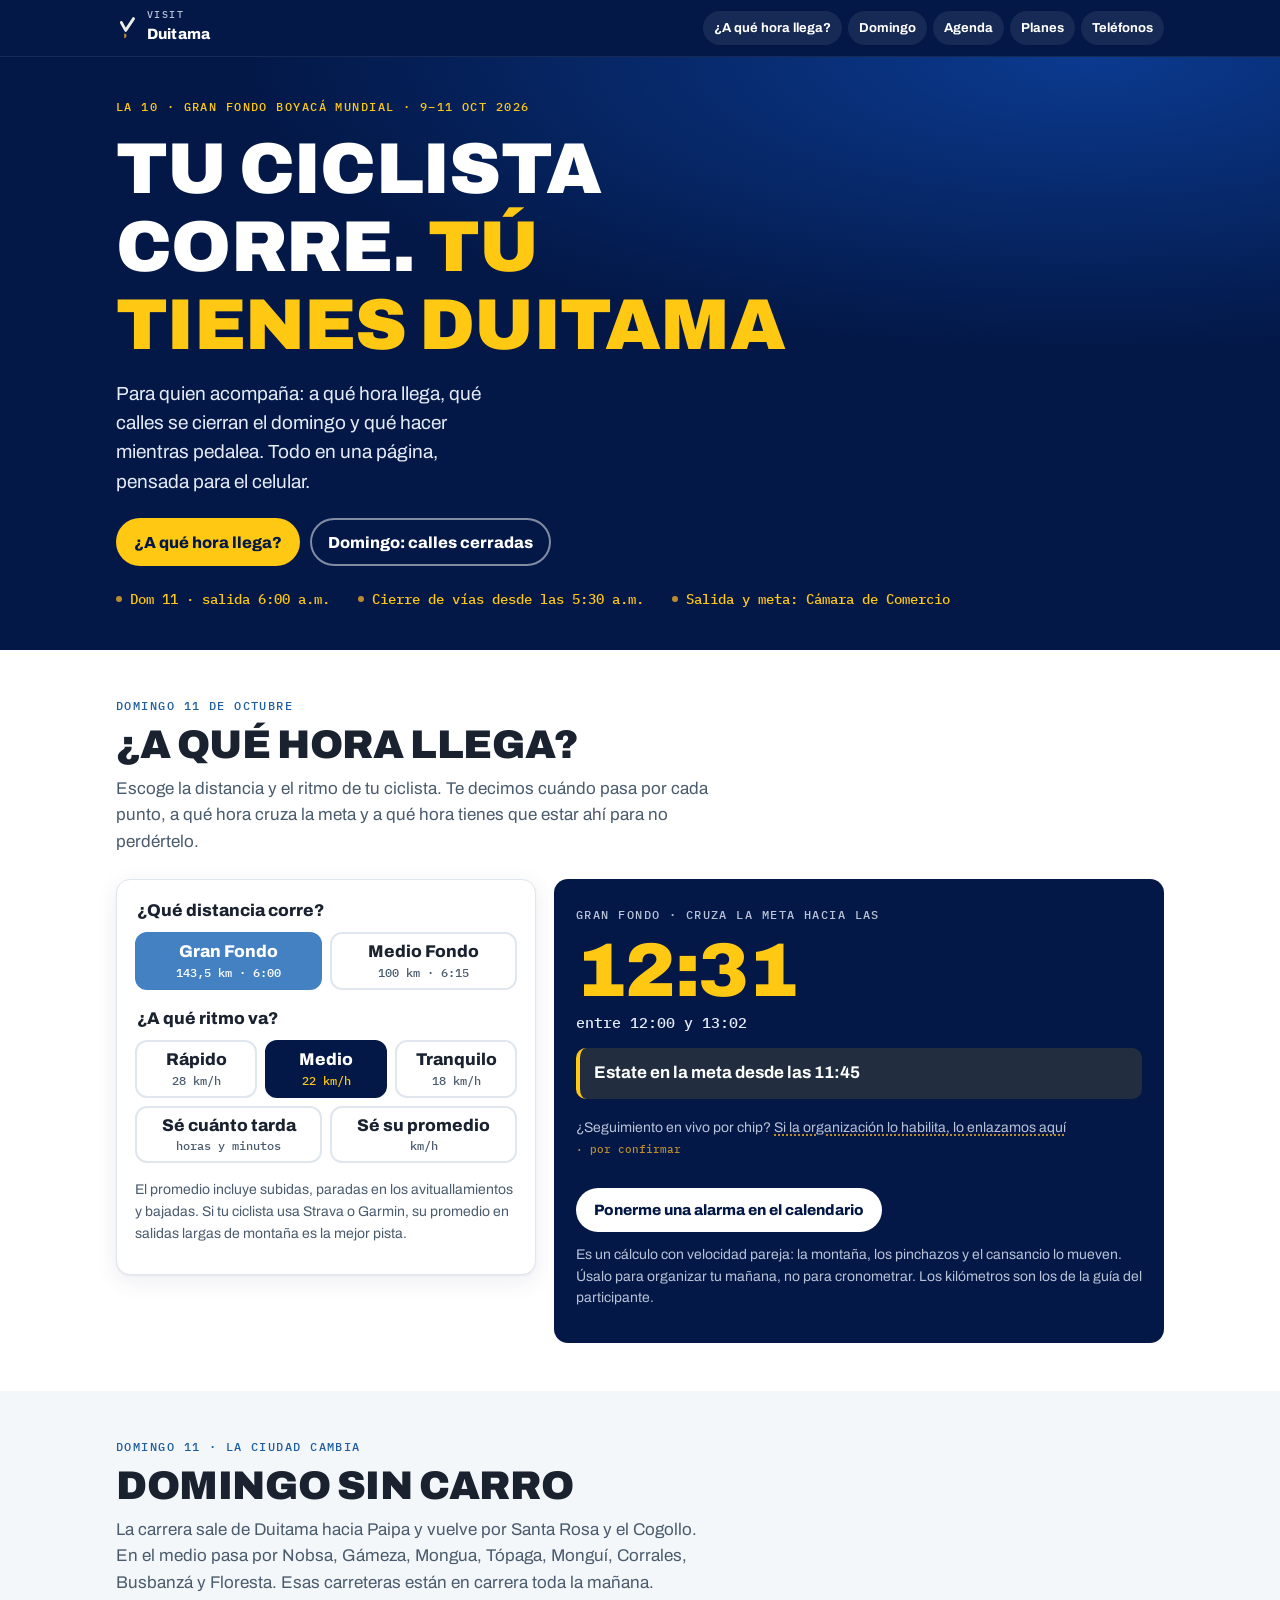
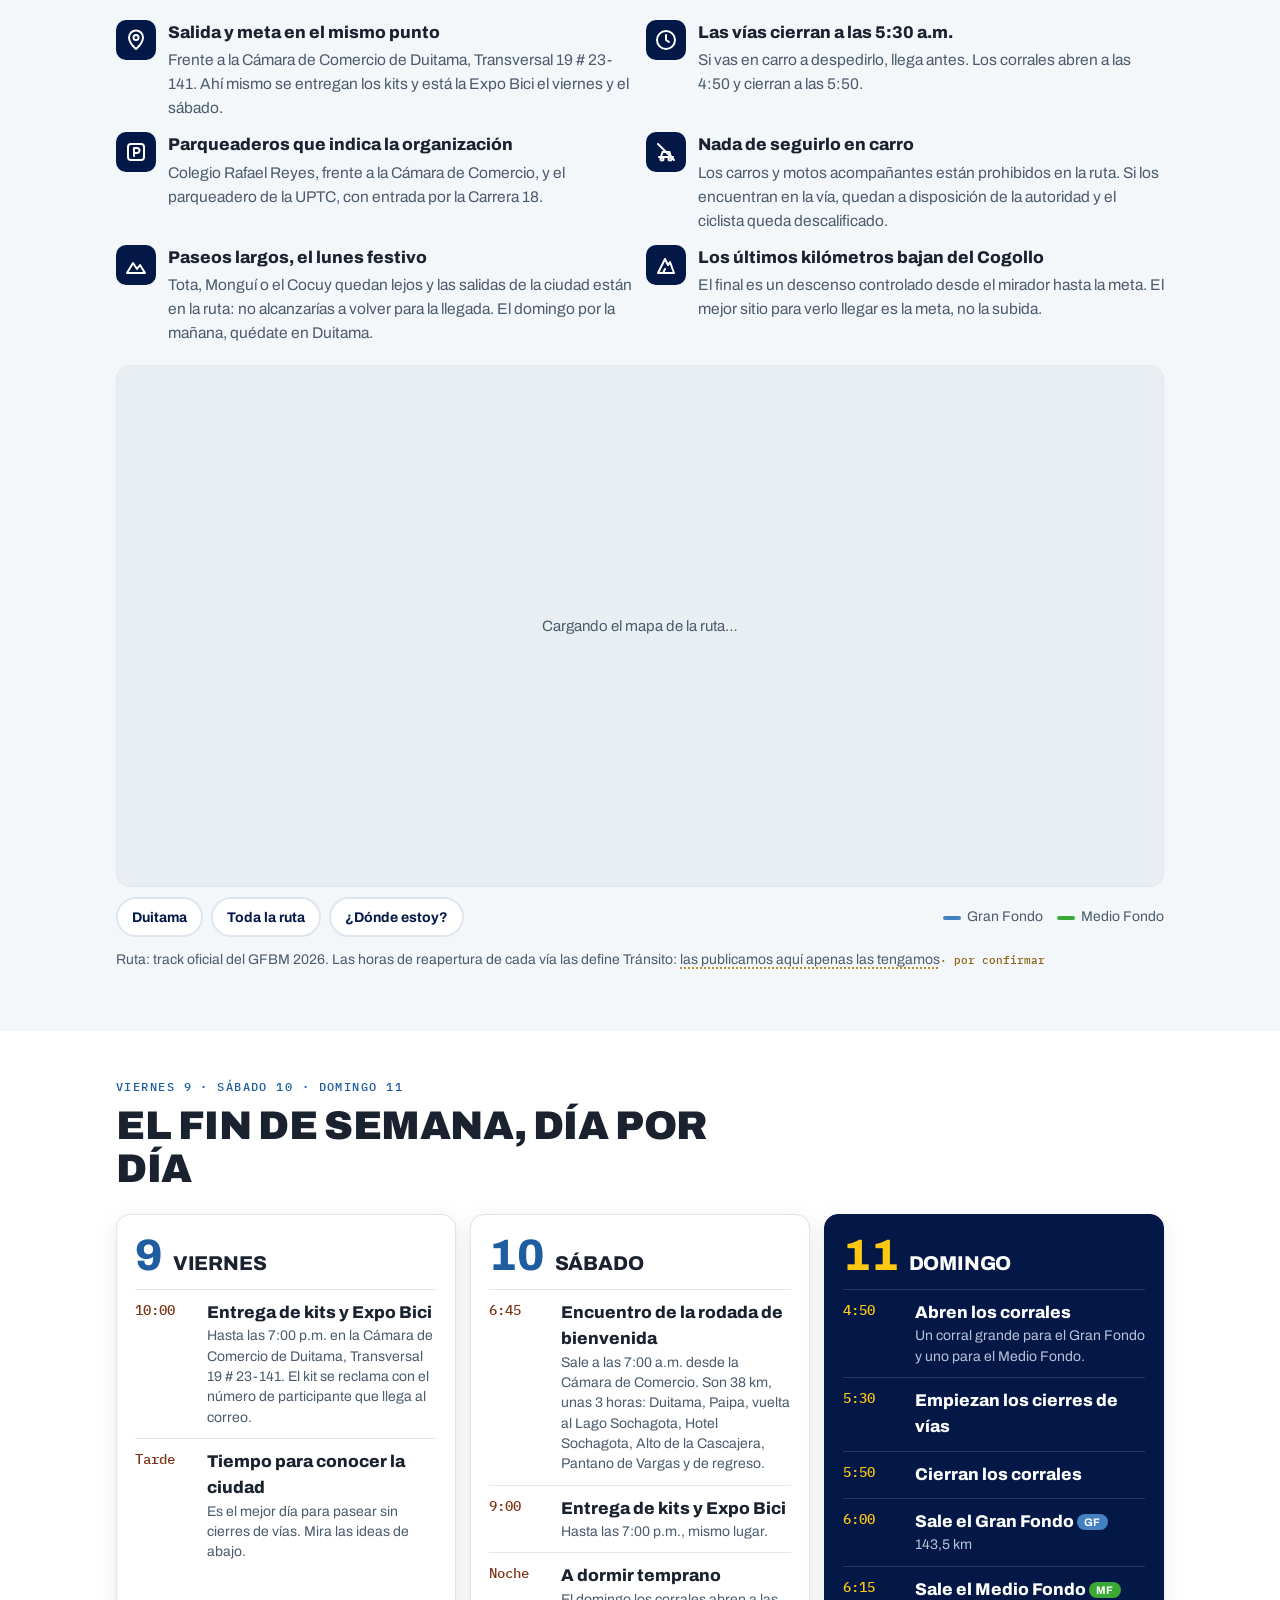
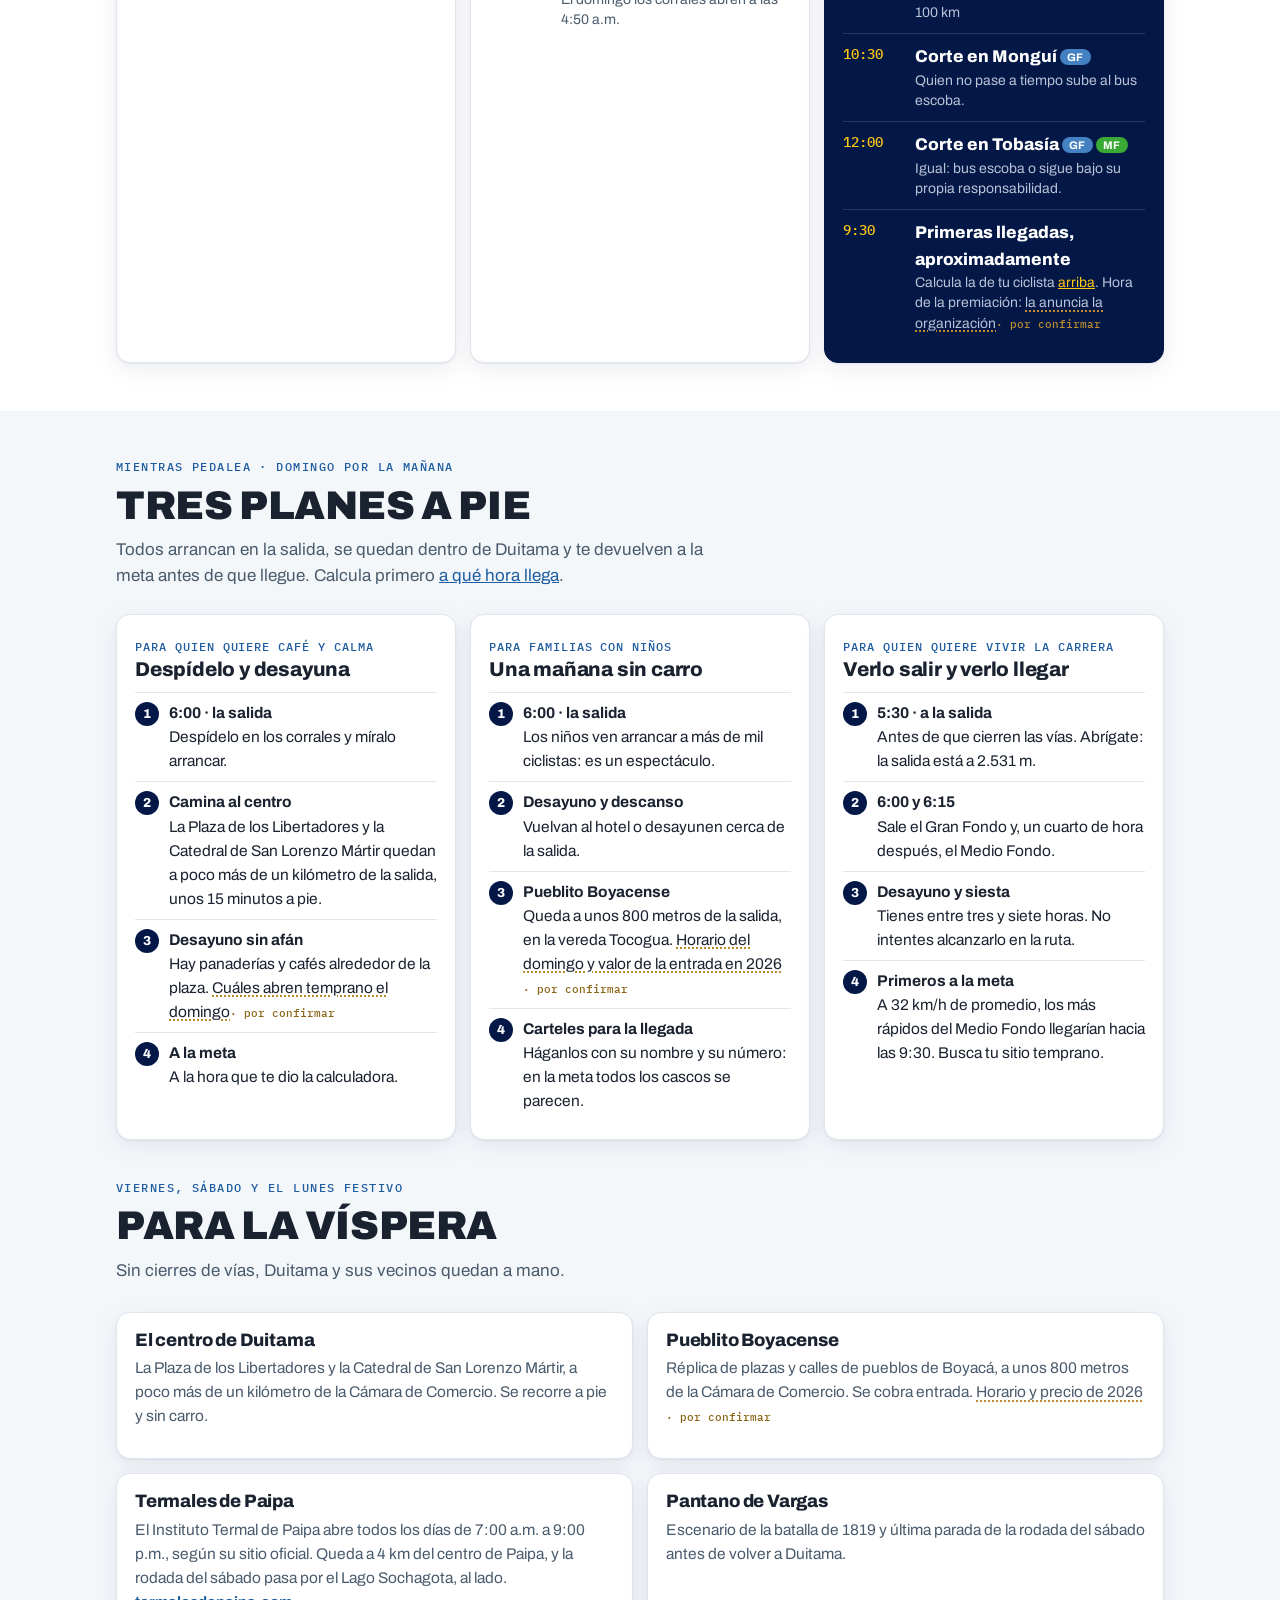
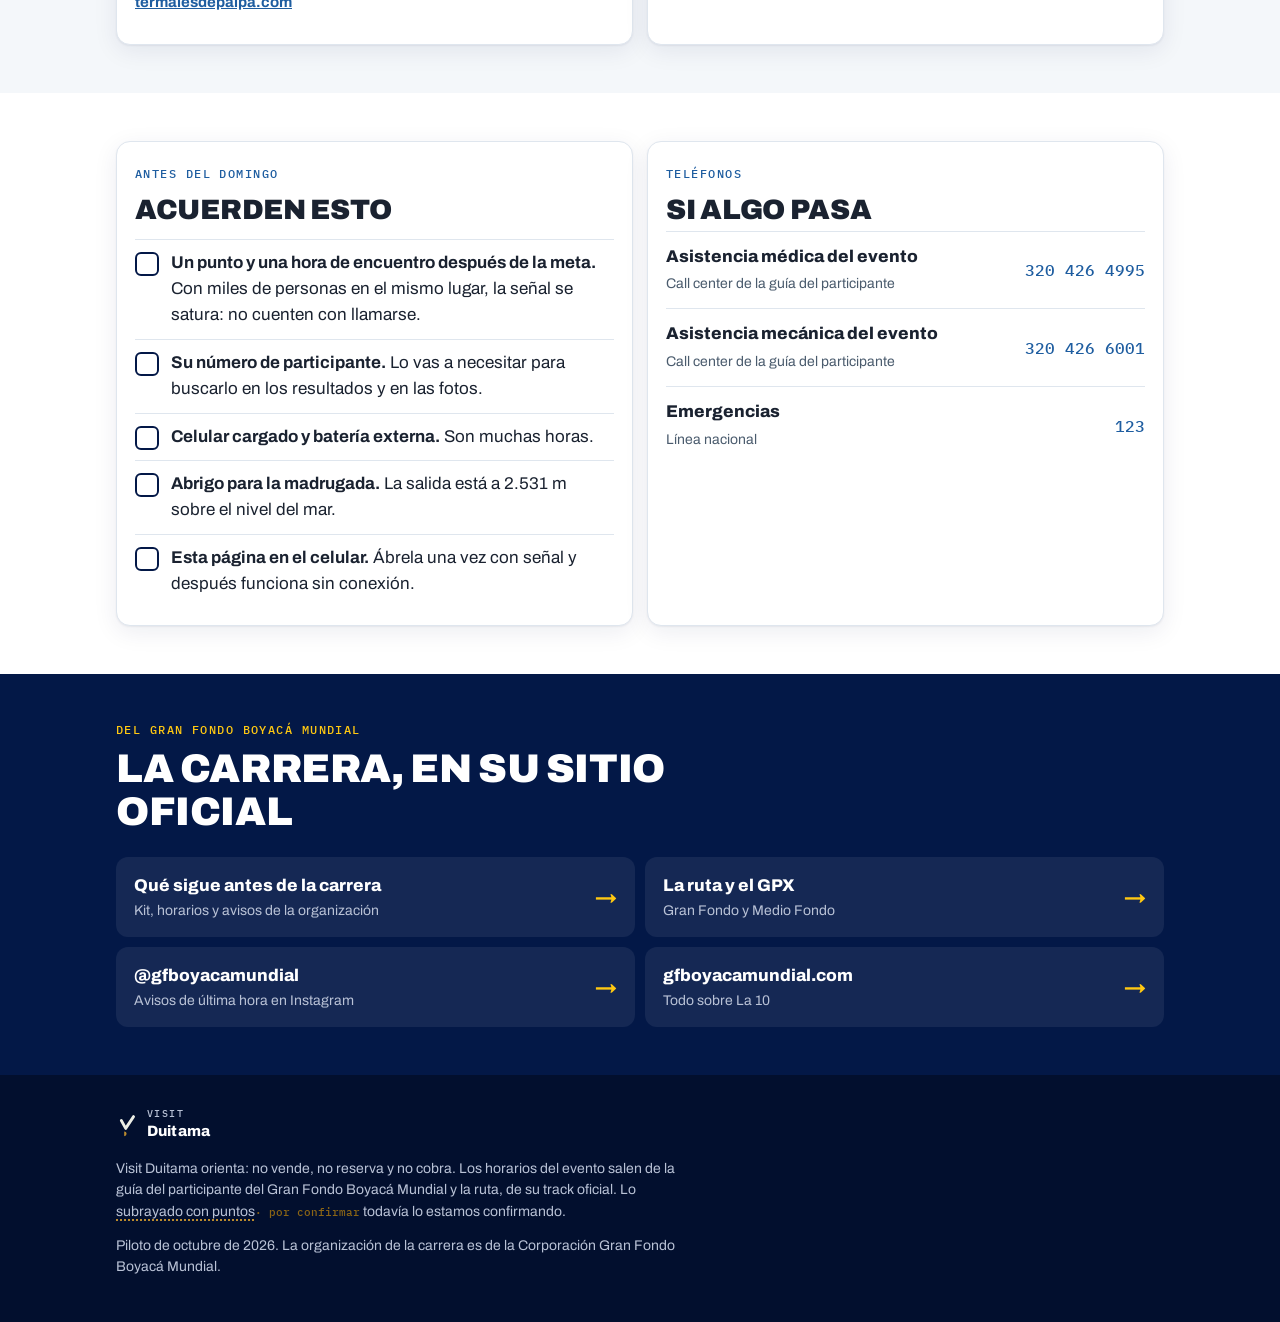
==== sitio/gfbm/index.html @ 1e90db3a "Piloto GFBM 2026: Duitama para quien acompaña Micrositio en visitduitama.com/gfbm para los acompañan" ====
<!doctype html>
<html lang="es-CO">
<head>
<meta charset="utf-8">
<meta name="viewport" content="width=device-width, initial-scale=1, viewport-fit=cover">
<title>Duitama para quien acompaña · La 10 del Gran Fondo Boyacá Mundial · Visit Duitama</title>
<meta name="description" content="A qué hora llega tu ciclista, qué calles se cierran el domingo y qué hacer en Duitama mientras corre La 10 del Gran Fondo Boyacá Mundial, del 9 al 11 de octubre de 2026.">
<link rel="canonical" href="https://visitduitama.com/gfbm/">
<meta name="theme-color" content="#031847">
<meta property="og:type" content="website">
<meta property="og:title" content="Tu ciclista corre La 10. Tú tienes Duitama">
<meta property="og:description" content="A qué hora llega, qué calles se cierran y qué hacer mientras pedalea. Guía para acompañantes del Gran Fondo Boyacá Mundial, 9–11 oct 2026.">
<meta property="og:url" content="https://visitduitama.com/gfbm/">
<meta property="og:image" content="https://visitduitama.com/gfbm/compartir.png">
<meta property="og:locale" content="es_CO">
<meta name="twitter:card" content="summary_large_image">
<link rel="icon" href="/favicon.svg" type="image/svg+xml">
<link rel="manifest" href="/gfbm/manifest.webmanifest">
<link rel="preconnect" href="https://fonts.googleapis.com">
<link rel="preconnect" href="https://fonts.gstatic.com" crossorigin>
<link href="https://fonts.googleapis.com/css2?family=Archivo:wght@400;500;600;700;800;900&family=IBM+Plex+Mono:wght@400;500&display=swap" rel="stylesheet">
<style>
/* Visit Duitama × GFBM — piloto del fin de semana de La 10.
   Paleta y tipografía del GFBM (src/styles/global.css del repo gfbm) para que
   el acompañante reconozca el evento; el isotipo y el punto de dato son de
   Visit Duitama (BRIEF.md §3.3–3.4). Ver docs/PILOTO-GFBM-2026.md. */
:root{
  --noche:#031847; --azul-profundo:#05256d; --azul-medio:#1e5da0; --azul-claro:#0894cc;
  --amarillo:#ffc812; --amarillo-acento:#f7e700; --rojo:#f20c0c;
  --gf:#4481c2; --mf:#3ba935;
  --texto:#1a2230; --texto-suave:#4a5b6d; --texto-inv:#fff; --texto-inv-suave:#b9c2d6;
  --fondo:#fff; --fondo-alt:#f4f7fa; --borde:#dfe6ee;
  --teja:#A8461F; --teja-profunda:#7E3416; --ruana:#BB8B2E; --ruana-texto:#8A6415;
  --radio:14px;
  --sombra:0 1px 2px rgba(3,24,71,.06),0 6px 24px rgba(3,24,71,.08);
  --ancho:1080px;
}
*{box-sizing:border-box}
html{-webkit-text-size-adjust:100%;scroll-behavior:smooth;scroll-padding-top:64px}
body{margin:0;background:var(--fondo);color:var(--texto);font:400 17px/1.55 Archivo,system-ui,-apple-system,"Segoe UI",sans-serif}
img,svg{max-width:100%}
a{color:var(--azul-medio)}
a:focus-visible,button:focus-visible,input:focus-visible{outline:3px solid var(--azul-claro);outline-offset:2px}
.envoltura{max-width:var(--ancho);margin:0 auto;padding:0 16px}
h1,h2,h3{font-weight:900;line-height:1.08;letter-spacing:-.01em;margin:0}
h2{font-size:clamp(28px,6vw,40px);text-transform:uppercase}
h3{font-size:20px;font-weight:800}
p{margin:0 0 12px}
.ceja{font:500 12px/1.4 "IBM Plex Mono",ui-monospace,monospace;letter-spacing:.12em;text-transform:uppercase}

/* Dato verificable: la firma de Visit Duitama */
.dato{font:500 14px/1.4 "IBM Plex Mono",ui-monospace,monospace;color:var(--teja-profunda);display:inline-flex;align-items:baseline;gap:8px}
.dato::before{content:"";width:6px;height:6px;border-radius:50%;background:var(--teja);flex-shrink:0;transform:translateY(-2px)}
.oscuro .dato{color:var(--amarillo)}
.oscuro .dato::before{background:var(--ruana)}
/* Dato por confirmar: subrayado punteado Ruana (docs/PENDING-FACTS.md) */
.pendiente{text-decoration:underline dotted var(--ruana) 2px;text-underline-offset:3px}
.pendiente::after{content:" · por confirmar";font:500 11px "IBM Plex Mono",monospace;color:var(--ruana-texto);text-decoration:none;display:inline-block}
.oscuro .pendiente::after{color:var(--ruana)}

/* Cabecera */
.cabecera{position:sticky;top:0;z-index:50;background:var(--noche);color:#fff;border-bottom:1px solid rgba(255,255,255,.08)}
.cabecera .envoltura{display:flex;align-items:center;gap:12px;height:56px}
.marca{display:flex;align-items:center;gap:9px;color:#fff;text-decoration:none;flex-shrink:0}
.marca svg{width:22px;height:24px}
.marca b{font-weight:800;font-size:15px;letter-spacing:.01em}
.marca small{display:block;font:500 10px "IBM Plex Mono",monospace;letter-spacing:.14em;color:var(--texto-inv-suave);text-transform:uppercase}
.atajos{display:flex;gap:6px;overflow-x:auto;min-width:0;scrollbar-width:none;margin-left:auto;padding:4px 0}
.atajos::-webkit-scrollbar{display:none}
.atajos a{flex-shrink:0;color:#fff;text-decoration:none;font-weight:700;font-size:13px;padding:7px 11px;border-radius:999px;background:rgba(255,255,255,.08)}
.atajos a:hover{background:rgba(255,255,255,.16)}

/* Héroe */
.heroe{background:radial-gradient(120% 90% at 85% 0%,#0b3a8f 0%,var(--noche) 55%);color:#fff;padding:36px 0 40px;position:relative;overflow:hidden}
.heroe::after{content:"";position:absolute;right:-60px;bottom:-30px;width:280px;height:8px;background:linear-gradient(90deg,var(--mf) 0 25%,var(--gf) 25% 50%,var(--amarillo) 50% 75%,var(--rojo) 75%);transform:skewX(-30deg);opacity:.9}
.heroe .ceja{color:var(--amarillo)}
.heroe h1{font-size:clamp(38px,10vw,72px);text-transform:uppercase;margin:12px 0 14px;max-width:14ch}
.heroe h1 em{font-style:normal;color:var(--amarillo)}
.heroe .entrada{font-size:19px;color:#e6ecf7;max-width:36ch}
.botones{display:flex;flex-wrap:wrap;gap:10px;margin:22px 0 24px}
.btn{display:inline-flex;align-items:center;justify-content:center;gap:8px;min-height:48px;padding:12px 18px;border-radius:999px;font:800 16px Archivo,sans-serif;text-decoration:none;border:0;cursor:pointer}
.btn--amarillo{background:var(--amarillo);color:var(--noche)}
.btn--amarillo:hover{background:var(--amarillo-acento)}
.btn--borde{background:transparent;color:#fff;box-shadow:inset 0 0 0 2px rgba(255,255,255,.5)}
.btn--borde:hover{box-shadow:inset 0 0 0 2px #fff}
.datos-heroe{display:grid;gap:8px;margin:0;padding:0;list-style:none}
@media (min-width:720px){.datos-heroe{grid-template-columns:repeat(3,auto);justify-content:start;column-gap:28px}}

/* Secciones */
.seccion{padding:48px 0}
.seccion--alt{background:var(--fondo-alt)}
.seccion__cabeza{margin-bottom:24px;max-width:60ch}
.seccion__cabeza .ceja{color:var(--azul-medio);display:block;margin-bottom:8px}
.seccion__cabeza p{color:var(--texto-suave);margin-top:10px}
.tarjeta{background:#fff;border:1px solid var(--borde);border-radius:var(--radio);padding:18px;box-shadow:var(--sombra)}

/* Agenda */
.dias{display:grid;grid-template-columns:minmax(0,1fr);gap:14px}
@media (min-width:860px){.dias{grid-template-columns:repeat(3,1fr)}}
.dia h3{display:flex;align-items:baseline;gap:10px;text-transform:uppercase;margin-bottom:12px}
.dia h3 span{font-size:44px;line-height:1;color:var(--azul-medio)}
.dia--carrera{background:var(--noche);color:#fff;border-color:var(--noche)}
.dia--carrera h3 span{color:var(--amarillo)}
.hito{display:grid;grid-template-columns:62px 1fr;gap:10px;padding:10px 0;border-top:1px solid var(--borde)}
.dia--carrera .hito{border-color:rgba(255,255,255,.14)}
.hito time{font:500 14px "IBM Plex Mono",monospace;color:var(--teja-profunda);padding-top:1px}
.dia--carrera .hito time{color:var(--amarillo)}
.hito b{display:block;font-weight:800}
.hito small{display:block;color:var(--texto-suave);font-size:14px;line-height:1.45}
.dia--carrera .hito small{color:var(--texto-inv-suave)}
.chip{display:inline-block;font:700 11px Archivo,sans-serif;letter-spacing:.04em;padding:2px 7px;border-radius:999px;color:#fff;vertical-align:1px}
.chip--gf{background:var(--gf)} .chip--mf{background:var(--mf)}

/* Calculadora */
.calc{display:grid;grid-template-columns:minmax(0,1fr);gap:18px}
@media (min-width:860px){.calc{grid-template-columns:minmax(300px,420px) 1fr;align-items:start}}
fieldset{border:0;margin:0 0 16px;padding:0}
legend{font-weight:800;margin-bottom:8px}
.segmento{display:grid;grid-template-columns:1fr 1fr;gap:8px}
.segmento--3{grid-template-columns:repeat(3,1fr)}
.segmento input{position:absolute;opacity:0;pointer-events:none}
.segmento label{display:flex;flex-direction:column;align-items:center;justify-content:center;text-align:center;min-height:56px;padding:8px 6px;border-radius:12px;border:2px solid var(--borde);background:#fff;cursor:pointer;font-weight:800;line-height:1.15}
.segmento label small{font:500 12px "IBM Plex Mono",monospace;color:var(--texto-suave);margin-top:3px}
.segmento input:checked+label{border-color:var(--noche);background:var(--noche);color:#fff}
.segmento input:checked+label small{color:var(--amarillo)}
.segmento input:focus-visible+label{outline:3px solid var(--azul-claro);outline-offset:2px}
#d-gf:checked+label{border-color:var(--gf);background:var(--gf)}
#d-mf:checked+label{border-color:var(--mf);background:var(--mf)}
#d-gf:checked+label small,#d-mf:checked+label small{color:#fff}
.horas{display:none;gap:8px;align-items:center;margin-top:10px}
.horas.visible{display:flex}
.horas input{width:72px;min-height:48px;font:600 18px "IBM Plex Mono",monospace;padding:8px;border:2px solid var(--borde);border-radius:10px;text-align:center}
.resultado{background:var(--noche);color:#fff;border-radius:var(--radio);padding:22px}
.resultado .ceja{color:var(--texto-inv-suave)}
.resultado__hora{font:900 clamp(48px,14vw,76px)/1 Archivo,sans-serif;color:var(--amarillo);margin:6px 0 4px;letter-spacing:-.02em}
.resultado__rango{font:500 15px "IBM Plex Mono",monospace;color:#e6ecf7}
.resultado__estar{margin:16px 0 0;padding:12px 14px;border-radius:10px;background:rgba(255,200,18,.12);border-left:4px solid var(--amarillo);font-weight:700}
.alerta{margin-top:12px;padding:12px 14px;border-radius:10px;background:#fdf1f0;color:#7a1712;font-weight:700;border-left:4px solid var(--rojo)}
.paso-lista{list-style:none;margin:18px 0 0;padding:0}
.paso-lista li{display:grid;grid-template-columns:64px 1fr;gap:10px;padding:9px 0;border-top:1px solid rgba(255,255,255,.12);font-size:15px}
.paso-lista time{font:500 14px "IBM Plex Mono",monospace;color:var(--amarillo)}
.paso-lista small{display:block;color:var(--texto-inv-suave);font-size:13px}
.paso-lista .corte-mal time{color:#ff8a80}
.nota{font-size:14px;color:var(--texto-suave);margin-top:12px}
.resultado .nota{color:var(--texto-inv-suave)}
.btn--cal{margin-top:16px;background:#fff;color:var(--noche);min-height:44px;font-size:15px}

/* Domingo */
.reglas{display:grid;grid-template-columns:minmax(0,1fr);gap:12px;margin-bottom:20px}
@media (min-width:860px){.reglas{grid-template-columns:repeat(2,1fr)}}
.regla{display:grid;grid-template-columns:40px 1fr;gap:12px;align-items:start}
.regla svg{width:40px;height:40px;padding:8px;border-radius:10px;background:var(--noche);color:#fff}
.regla b{display:block;font-weight:800;margin-bottom:2px}
.regla p{margin:0;color:var(--texto-suave);font-size:15.5px}
.mapa-caja{border-radius:var(--radio);overflow:hidden;border:1px solid var(--borde);background:#e9eef3;position:relative}
#mapa{height:min(70vh,520px);min-height:340px}
.mapa-sin{display:flex;align-items:center;justify-content:center;height:100%;color:var(--texto-suave);font-size:15px;padding:20px;text-align:center}
.mapa-barra{display:flex;flex-wrap:wrap;gap:8px;margin-top:10px;align-items:center}
.mapa-barra button{min-height:40px;padding:8px 14px;border-radius:999px;border:2px solid var(--borde);background:#fff;font:700 14px Archivo,sans-serif;cursor:pointer;color:var(--noche)}
.leyenda{display:flex;gap:14px;flex-wrap:wrap;font-size:14px;color:var(--texto-suave);width:100%}
@media (min-width:720px){.leyenda{width:auto;margin-left:auto}}
.leyenda i{display:inline-block;width:18px;height:4px;border-radius:2px;vertical-align:middle;margin-right:6px}
.leaflet-popup-content{font:15px/1.4 Archivo,sans-serif}
.leaflet-popup-content b{font-weight:800}

/* Planes */
.planes{display:grid;grid-template-columns:minmax(0,1fr);gap:14px}
@media (min-width:860px){.planes{grid-template-columns:repeat(3,1fr)}}
.plan h3{margin-bottom:6px}
.plan .para{font:500 12px "IBM Plex Mono",monospace;letter-spacing:.08em;text-transform:uppercase;color:var(--azul-medio)}
.plan ol{margin:12px 0 0;padding:0;list-style:none;counter-reset:p}
.plan li{position:relative;padding:8px 0 8px 34px;border-top:1px solid var(--borde);font-size:15.5px}
.plan li::before{counter-increment:p;content:counter(p);position:absolute;left:0;top:9px;width:24px;height:24px;border-radius:50%;background:var(--noche);color:#fff;font:800 13px/24px Archivo,sans-serif;text-align:center}
.plan li b{display:block}
.vispera{display:grid;grid-template-columns:minmax(0,1fr);gap:14px;margin-top:28px}
@media (min-width:720px){.vispera{grid-template-columns:repeat(2,1fr)}}
.lugar h3{font-size:18px;margin-bottom:6px}
.lugar p{font-size:15.5px;color:var(--texto-suave)}
.lugar .ir{font-weight:700;font-size:15px}

/* Lista de chequeo y teléfonos */
.dos{display:grid;gap:14px;grid-template-columns:minmax(0,1fr)}
@media (min-width:860px){.dos{grid-template-columns:repeat(2,minmax(0,1fr))}}
.chequeo{list-style:none;margin:0;padding:0}
.chequeo li{display:grid;grid-template-columns:28px 1fr;gap:8px;padding:10px 0;border-top:1px solid var(--borde)}
.chequeo li::before{content:"";width:20px;height:20px;border:2px solid var(--noche);border-radius:6px;margin-top:2px}
.tel{display:flex;justify-content:space-between;align-items:center;gap:12px;padding:12px 0;border-top:1px solid var(--borde);text-decoration:none;color:var(--texto)}
.tel b{display:block;font-weight:800}
.tel small{color:var(--texto-suave);font-size:14px}
.tel>span:last-child{font:500 16px "IBM Plex Mono",monospace;color:var(--azul-medio);white-space:nowrap}

/* GFBM y pie */
.gfbm{background:var(--noche);color:#fff}
.enlaces{display:grid;grid-template-columns:minmax(0,1fr);gap:10px;margin-top:8px}
@media (min-width:720px){.enlaces{grid-template-columns:repeat(2,1fr)}}
.enlace{display:flex;justify-content:space-between;align-items:center;gap:12px;padding:16px 18px;border-radius:12px;background:rgba(255,255,255,.07);color:#fff;text-decoration:none;font-weight:800}
.enlace:hover{background:rgba(255,255,255,.13)}
.enlace small{display:block;font-weight:400;color:var(--texto-inv-suave);font-size:14px}
.enlace::after{content:"→";color:var(--amarillo);font-size:22px}
.pie{background:#020f2e;color:var(--texto-inv-suave);padding:32px 0 calc(32px + env(safe-area-inset-bottom));font-size:14px}
.pie p{max-width:70ch}
.pie a{color:#fff}
.pie .marca{margin-bottom:14px}
.sin-red{position:fixed;left:16px;right:16px;bottom:16px;z-index:60;background:var(--amarillo);color:var(--noche);padding:12px 16px;border-radius:12px;font-weight:700;box-shadow:var(--sombra);display:none}
.sin-red.visible{display:block}
@media (prefers-reduced-motion:reduce){html{scroll-behavior:auto}}
</style>
</head>
<body>
<header class="cabecera">
  <div class="envoltura">
    <a class="marca" href="#inicio" aria-label="Visit Duitama, inicio">
      <svg viewBox="0 0 100 110" aria-hidden="true"><path d="M24 30 L44 66 L80 12" fill="none" stroke="#ECEEE6" stroke-width="13" stroke-linecap="round" stroke-linejoin="round"/><path d="M37 80 L37 102 A11 11 0 0 0 37 80 Z" fill="#BB8B2E"/></svg>
      <span><small>Visit</small><b>Duitama</b></span>
    </a>
    <nav class="atajos" aria-label="Secciones">
      <a href="#llegada">¿A qué hora llega?</a>
      <a href="#domingo">Domingo</a>
      <a href="#agenda">Agenda</a>
      <a href="#planes">Planes</a>
      <a href="#telefonos">Teléfonos</a>
    </nav>
  </div>
</header>

<main id="inicio">
  <section class="heroe oscuro">
    <div class="envoltura">
      <span class="ceja">La 10 · Gran Fondo Boyacá Mundial · 9–11 oct 2026</span>
      <h1>Tu ciclista corre. <em>Tú tienes Duitama</em></h1>
      <p class="entrada">Para quien acompaña: a qué hora llega, qué calles se cierran el domingo y qué hacer mientras pedalea. Todo en una página, pensada para el celular.</p>
      <div class="botones">
        <a class="btn btn--amarillo" href="#llegada" data-evento="heroe-llegada">¿A qué hora llega?</a>
        <a class="btn btn--borde" href="#domingo" data-evento="heroe-domingo">Domingo: calles cerradas</a>
      </div>
      <ul class="datos-heroe">
        <li class="dato">Dom 11 · salida 6:00 a.m.</li>
        <li class="dato">Cierre de vías desde las 5:30 a.m.</li>
        <li class="dato">Salida y meta: Cámara de Comercio</li>
      </ul>
    </div>
  </section>

  <!-- ¿A qué hora llega? -->
  <section class="seccion" id="llegada">
    <div class="envoltura">
      <div class="seccion__cabeza">
        <span class="ceja">Domingo 11 de octubre</span>
        <h2>¿A qué hora llega?</h2>
        <p>Escoge la distancia y el ritmo de tu ciclista. Te decimos cuándo pasa por cada punto, a qué hora cruza la meta y a qué hora tienes que estar ahí para no perdértelo.</p>
      </div>
      <div class="calc">
        <form class="tarjeta" id="calculadora" onsubmit="return false">
          <fieldset>
            <legend>¿Qué distancia corre?</legend>
            <div class="segmento">
              <input type="radio" name="distancia" id="d-gf" value="gf" checked>
              <label for="d-gf">Gran Fondo<small>143,5 km · 6:00</small></label>
              <input type="radio" name="distancia" id="d-mf" value="mf">
              <label for="d-mf">Medio Fondo<small>100 km · 6:15</small></label>
            </div>
          </fieldset>
          <fieldset>
            <legend>¿A qué ritmo va?</legend>
            <div class="segmento segmento--3">
              <input type="radio" name="ritmo" id="r-28" value="28">
              <label for="r-28">Rápido<small>28 km/h</small></label>
              <input type="radio" name="ritmo" id="r-22" value="22" checked>
              <label for="r-22">Medio<small>22 km/h</small></label>
              <input type="radio" name="ritmo" id="r-18" value="18">
              <label for="r-18">Tranquilo<small>18 km/h</small></label>
            </div>
            <div class="segmento" style="margin-top:8px">
              <input type="radio" name="ritmo" id="r-horas" value="horas">
              <label for="r-horas">Sé cuánto tarda<small>horas y minutos</small></label>
              <input type="radio" name="ritmo" id="r-kmh" value="kmh">
              <label for="r-kmh">Sé su promedio<small>km/h</small></label>
            </div>
            <div class="horas" id="campo-horas">
              <input type="number" id="h" min="2" max="10" value="6" inputmode="numeric" aria-label="Horas"> h
              <input type="number" id="m" min="0" max="59" step="5" value="30" inputmode="numeric" aria-label="Minutos"> min
            </div>
            <div class="horas" id="campo-kmh">
              <input type="number" id="kmh" min="10" max="40" step="0.5" value="24" inputmode="decimal" aria-label="Velocidad promedio en km/h"> km/h de promedio
            </div>
          </fieldset>
          <p class="nota">El promedio incluye subidas, paradas en los avituallamientos y bajadas. Si tu ciclista usa Strava o Garmin, su promedio en salidas largas de montaña es la mejor pista.</p>
        </form>

        <div class="resultado oscuro" aria-live="polite">
          <span class="ceja" id="res-titulo">Gran Fondo · cruza la meta hacia las</span>
          <div class="resultado__hora" id="res-hora">12:31</div>
          <div class="resultado__rango" id="res-rango">entre 12:00 y 13:02</div>
          <div class="resultado__estar" id="res-estar">Estate en la meta desde las 11:45</div>
          <div id="res-alerta"></div>
          <ol class="paso-lista" id="res-pasos"></ol>
          <p class="nota" style="margin-top:14px">¿Seguimiento en vivo por chip? <span class="pendiente">Si la organización lo habilita, lo enlazamos aquí</span></p>
          <button class="btn btn--cal" id="btn-cal" type="button" data-evento="calendario">Ponerme una alarma en el calendario</button>
          <p class="nota">Es un cálculo con velocidad pareja: la montaña, los pinchazos y el cansancio lo mueven. Úsalo para organizar tu mañana, no para cronometrar. Los kilómetros son los de la guía del participante.</p>
        </div>
      </div>
    </div>
  </section>

  <!-- Domingo -->
  <section class="seccion seccion--alt" id="domingo">
    <div class="envoltura">
      <div class="seccion__cabeza">
        <span class="ceja">Domingo 11 · la ciudad cambia</span>
        <h2>Domingo sin carro</h2>
        <p>La carrera sale de Duitama hacia Paipa y vuelve por Santa Rosa y el Cogollo. En el medio pasa por Nobsa, Gámeza, Mongua, Tópaga, Monguí, Corrales, Busbanzá y Floresta. Esas carreteras están en carrera toda la mañana.</p>
      </div>
      <div class="reglas">
        <div class="regla">
          <svg viewBox="0 0 24 24" fill="none" stroke="currentColor" stroke-width="2" stroke-linecap="round" stroke-linejoin="round" aria-hidden="true"><path d="M12 21s-7-6.2-7-11.5A7 7 0 0 1 19 9.5C19 14.8 12 21 12 21z"/><circle cx="12" cy="9.5" r="2.5"/></svg>
          <div><b>Salida y meta en el mismo punto</b><p>Frente a la Cámara de Comercio de Duitama, Transversal 19 # 23-141. Ahí mismo se entregan los kits y está la Expo Bici el viernes y el sábado.</p></div>
        </div>
        <div class="regla">
          <svg viewBox="0 0 24 24" fill="none" stroke="currentColor" stroke-width="2" stroke-linecap="round" stroke-linejoin="round" aria-hidden="true"><circle cx="12" cy="12" r="9"/><path d="M12 7v5l3 2"/></svg>
          <div><b>Las vías cierran a las 5:30 a.m.</b><p>Si vas en carro a despedirlo, llega antes. Los corrales abren a las 4:50 y cierran a las 5:50.</p></div>
        </div>
        <div class="regla">
          <svg viewBox="0 0 24 24" fill="none" stroke="currentColor" stroke-width="2" stroke-linecap="round" stroke-linejoin="round" aria-hidden="true"><rect x="4" y="4" width="16" height="16" rx="3"/><path d="M10 16V8h3a2.5 2.5 0 0 1 0 5h-3"/></svg>
          <div><b>Parqueaderos que indica la organización</b><p>Colegio Rafael Reyes, frente a la Cámara de Comercio, y el parqueadero de la UPTC, con entrada por la Carrera 18.</p></div>
        </div>
        <div class="regla">
          <svg viewBox="0 0 24 24" fill="none" stroke="currentColor" stroke-width="2" stroke-linecap="round" stroke-linejoin="round" aria-hidden="true"><path d="M5 17h14M7 17l1.5-5h7L17 17"/><circle cx="8" cy="19" r="1.5"/><circle cx="16" cy="19" r="1.5"/><path d="M4 4l16 16"/></svg>
          <div><b>Nada de seguirlo en carro</b><p>Los carros y motos acompañantes están prohibidos en la ruta. Si los encuentran en la vía, quedan a disposición de la autoridad y el ciclista queda descalificado.</p></div>
        </div>
        <div class="regla">
          <svg viewBox="0 0 24 24" fill="none" stroke="currentColor" stroke-width="2" stroke-linecap="round" stroke-linejoin="round" aria-hidden="true"><path d="M3 20l6-10 4 6 3-4 5 8z"/></svg>
          <div><b>Paseos largos, el lunes festivo</b><p>Tota, Monguí o el Cocuy quedan lejos y las salidas de la ciudad están en la ruta: no alcanzarías a volver para la llegada. El domingo por la mañana, quédate en Duitama.</p></div>
        </div>
        <div class="regla">
          <svg viewBox="0 0 24 24" fill="none" stroke="currentColor" stroke-width="2" stroke-linecap="round" stroke-linejoin="round" aria-hidden="true"><path d="M4 20l7-14 3 6 2-3 4 11z"/><path d="M9 20l2-4"/></svg>
          <div><b>Los últimos kilómetros bajan del Cogollo</b><p>El final es un descenso controlado desde el mirador hasta la meta. El mejor sitio para verlo llegar es la meta, no la subida.</p></div>
        </div>
      </div>

      <div class="mapa-caja"><div id="mapa"><div class="mapa-sin">Cargando el mapa de la ruta…</div></div></div>
      <div class="mapa-barra">
        <button type="button" id="btn-ciudad">Duitama</button>
        <button type="button" id="btn-ruta">Toda la ruta</button>
        <button type="button" id="btn-yo" data-evento="ubicacion">¿Dónde estoy?</button>
        <span class="leyenda"><span><i style="background:var(--gf)"></i>Gran Fondo</span><span><i style="background:var(--mf)"></i>Medio Fondo</span></span>
      </div>
      <p class="nota">Ruta: track oficial del GFBM 2026. Las horas de reapertura de cada vía las define Tránsito: <span class="pendiente">las publicamos aquí apenas las tengamos</span></p>
    </div>
  </section>

  <!-- Agenda -->
  <section class="seccion" id="agenda">
    <div class="envoltura">
      <div class="seccion__cabeza">
        <span class="ceja">Viernes 9 · sábado 10 · domingo 11</span>
        <h2>El fin de semana, día por día</h2>
      </div>
      <div class="dias">
        <article class="tarjeta dia">
          <h3><span>9</span> Viernes</h3>
          <div class="hito"><time>10:00</time><div><b>Entrega de kits y Expo Bici</b><small>Hasta las 7:00 p.m. en la Cámara de Comercio de Duitama, Transversal 19 # 23-141. El kit se reclama con el número de participante que llega al correo.</small></div></div>
          <div class="hito"><time>Tarde</time><div><b>Tiempo para conocer la ciudad</b><small>Es el mejor día para pasear sin cierres de vías. Mira las ideas de abajo.</small></div></div>
        </article>
        <article class="tarjeta dia">
          <h3><span>10</span> Sábado</h3>
          <div class="hito"><time>6:45</time><div><b>Encuentro de la rodada de bienvenida</b><small>Sale a las 7:00 a.m. desde la Cámara de Comercio. Son 38 km, unas 3 horas: Duitama, Paipa, vuelta al Lago Sochagota, Hotel Sochagota, Alto de la Cascajera, Pantano de Vargas y de regreso.</small></div></div>
          <div class="hito"><time>9:00</time><div><b>Entrega de kits y Expo Bici</b><small>Hasta las 7:00 p.m., mismo lugar.</small></div></div>
          <div class="hito"><time>Noche</time><div><b>A dormir temprano</b><small>El domingo los corrales abren a las 4:50 a.m.</small></div></div>
        </article>
        <article class="tarjeta dia dia--carrera oscuro">
          <h3><span>11</span> Domingo</h3>
          <div class="hito"><time>4:50</time><div><b>Abren los corrales</b><small>Un corral grande para el Gran Fondo y uno para el Medio Fondo.</small></div></div>
          <div class="hito"><time>5:30</time><div><b>Empiezan los cierres de vías</b></div></div>
          <div class="hito"><time>5:50</time><div><b>Cierran los corrales</b></div></div>
          <div class="hito"><time>6:00</time><div><b>Sale el Gran Fondo <span class="chip chip--gf">GF</span></b><small>143,5 km</small></div></div>
          <div class="hito"><time>6:15</time><div><b>Sale el Medio Fondo <span class="chip chip--mf">MF</span></b><small>100 km</small></div></div>
          <div class="hito"><time>10:30</time><div><b>Corte en Monguí <span class="chip chip--gf">GF</span></b><small>Quien no pase a tiempo sube al bus escoba.</small></div></div>
          <div class="hito"><time>12:00</time><div><b>Corte en Tobasía <span class="chip chip--gf">GF</span> <span class="chip chip--mf">MF</span></b><small>Igual: bus escoba o sigue bajo su propia responsabilidad.</small></div></div>
          <div class="hito"><time>9:30</time><div><b>Primeras llegadas, aproximadamente</b><small>Calcula la de tu ciclista <a href="#llegada" style="color:var(--amarillo)">arriba</a>. Hora de la premiación: <span class="pendiente">la anuncia la organización</span></small></div></div>
        </article>
      </div>
    </div>
  </section>

  <!-- Planes -->
  <section class="seccion seccion--alt" id="planes">
    <div class="envoltura">
      <div class="seccion__cabeza">
        <span class="ceja">Mientras pedalea · domingo por la mañana</span>
        <h2>Tres planes a pie</h2>
        <p>Todos arrancan en la salida, se quedan dentro de Duitama y te devuelven a la meta antes de que llegue. Calcula primero <a href="#llegada">a qué hora llega</a>.</p>
      </div>
      <div class="planes" id="lista-planes">
        <article class="tarjeta plan">
          <span class="para">Para quien quiere café y calma</span>
          <h3>Despídelo y desayuna</h3>
          <ol>
            <li><b>6:00 · la salida</b>Despídelo en los corrales y míralo arrancar.</li>
            <li><b>Camina al centro</b>La Plaza de los Libertadores y la Catedral de San Lorenzo Mártir quedan a poco más de un kilómetro de la salida, unos 15 minutos a pie.</li>
            <li><b>Desayuno sin afán</b>Hay panaderías y cafés alrededor de la plaza. <span class="pendiente">Cuáles abren temprano el domingo</span></li>
            <li><b>A la meta</b>A la hora que te dio la calculadora.</li>
          </ol>
        </article>
        <article class="tarjeta plan">
          <span class="para">Para familias con niños</span>
          <h3>Una mañana sin carro</h3>
          <ol>
            <li><b>6:00 · la salida</b>Los niños ven arrancar a más de mil ciclistas: es un espectáculo.</li>
            <li><b>Desayuno y descanso</b>Vuelvan al hotel o desayunen cerca de la salida.</li>
            <li><b>Pueblito Boyacense</b>Queda a unos 800 metros de la salida, en la vereda Tocogua. <span class="pendiente">Horario del domingo y valor de la entrada en 2026</span></li>
            <li><b>Carteles para la llegada</b>Háganlos con su nombre y su número: en la meta todos los cascos se parecen.</li>
          </ol>
        </article>
        <article class="tarjeta plan">
          <span class="para">Para quien quiere vivir la carrera</span>
          <h3>Verlo salir y verlo llegar</h3>
          <ol>
            <li><b>5:30 · a la salida</b>Antes de que cierren las vías. Abrígate: la salida está a 2.531 m.</li>
            <li><b>6:00 y 6:15</b>Sale el Gran Fondo y, un cuarto de hora después, el Medio Fondo.</li>
            <li><b>Desayuno y siesta</b>Tienes entre tres y siete horas. No intentes alcanzarlo en la ruta.</li>
            <li><b>Primeros a la meta</b>A 32 km/h de promedio, los más rápidos del Medio Fondo llegarían hacia las 9:30. Busca tu sitio temprano.</li>
          </ol>
        </article>
      </div>

      <div class="seccion__cabeza" style="margin-top:40px">
        <span class="ceja">Viernes, sábado y el lunes festivo</span>
        <h2>Para la víspera</h2>
        <p>Sin cierres de vías, Duitama y sus vecinos quedan a mano.</p>
      </div>
      <div class="vispera" id="lista-vispera">
        <article class="tarjeta lugar"><h3>El centro de Duitama</h3><p>La Plaza de los Libertadores y la Catedral de San Lorenzo Mártir, a poco más de un kilómetro de la Cámara de Comercio. Se recorre a pie y sin carro.</p></article>
        <article class="tarjeta lugar"><h3>Pueblito Boyacense</h3><p>Réplica de plazas y calles de pueblos de Boyacá, a unos 800 metros de la Cámara de Comercio. Se cobra entrada. <span class="pendiente">Horario y precio de 2026</span></p></article>
        <article class="tarjeta lugar"><h3>Termales de Paipa</h3><p>El Instituto Termal de Paipa abre todos los días de 7:00 a.m. a 9:00 p.m., según su sitio oficial. Queda a 4 km del centro de Paipa, y la rodada del sábado pasa por el Lago Sochagota, al lado. <a class="ir" href="https://termalesdepaipa.com/" rel="noopener">termalesdepaipa.com</a></p></article>
        <article class="tarjeta lugar"><h3>Pantano de Vargas</h3><p>Escenario de la batalla de 1819 y última parada de la rodada del sábado antes de volver a Duitama.</p></article>
      </div>
    </div>
  </section>

  <!-- Chequeo y teléfonos -->
  <section class="seccion" id="telefonos">
    <div class="envoltura">
      <div class="dos">
        <div class="tarjeta">
          <span class="ceja" style="color:var(--azul-medio)">Antes del domingo</span>
          <h2 style="font-size:28px;margin:8px 0 14px">Acuerden esto</h2>
          <ul class="chequeo">
            <li><span><b>Un punto y una hora de encuentro después de la meta.</b> Con miles de personas en el mismo lugar, la señal se satura: no cuenten con llamarse.</span></li>
            <li><span><b>Su número de participante.</b> Lo vas a necesitar para buscarlo en los resultados y en las fotos.</span></li>
            <li><span><b>Celular cargado y batería externa.</b> Son muchas horas.</span></li>
            <li><span><b>Abrigo para la madrugada.</b> La salida está a 2.531 m sobre el nivel del mar.</span></li>
            <li><span><b>Esta página en el celular.</b> Ábrela una vez con señal y después funciona sin conexión.</span></li>
          </ul>
        </div>
        <div class="tarjeta">
          <span class="ceja" style="color:var(--azul-medio)">Teléfonos</span>
          <h2 style="font-size:28px;margin:8px 0 6px">Si algo pasa</h2>
          <a class="tel" href="tel:+573204264995" data-evento="tel-medica"><span><b>Asistencia médica del evento</b><small>Call center de la guía del participante</small></span><span>320 426 4995</span></a>
          <a class="tel" href="tel:+573204266001" data-evento="tel-mecanica"><span><b>Asistencia mecánica del evento</b><small>Call center de la guía del participante</small></span><span>320 426 6001</span></a>
          <a class="tel" href="tel:123" data-evento="tel-123"><span><b>Emergencias</b><small>Línea nacional</small></span><span>123</span></a>
        </div>
      </div>
    </div>
  </section>

  <!-- GFBM -->
  <section class="seccion gfbm oscuro">
    <div class="envoltura">
      <div class="seccion__cabeza">
        <span class="ceja" style="color:var(--amarillo)">Del Gran Fondo Boyacá Mundial</span>
        <h2>La carrera, en su sitio oficial</h2>
      </div>
      <div class="enlaces">
        <a class="enlace" href="https://www.gfboyacamundial.com/es/que-sigue/?utm_source=visitduitama&amp;utm_medium=referral&amp;utm_campaign=acompanantes-2026" data-evento="gfbm-que-sigue"><span>Qué sigue antes de la carrera<small>Kit, horarios y avisos de la organización</small></span></a>
        <a class="enlace" href="https://www.gfboyacamundial.com/es/?utm_source=visitduitama&amp;utm_medium=referral&amp;utm_campaign=acompanantes-2026#ruta" data-evento="gfbm-ruta"><span>La ruta y el GPX<small>Gran Fondo y Medio Fondo</small></span></a>
        <a class="enlace" href="https://www.instagram.com/gfboyacamundial" data-evento="gfbm-instagram"><span>@gfboyacamundial<small>Avisos de última hora en Instagram</small></span></a>
        <a class="enlace" href="https://www.gfboyacamundial.com/?utm_source=visitduitama&amp;utm_medium=referral&amp;utm_campaign=acompanantes-2026" data-evento="gfbm-sitio"><span>gfboyacamundial.com<small>Todo sobre La 10</small></span></a>
      </div>
    </div>
  </section>
</main>

<footer class="pie">
  <div class="envoltura">
    <a class="marca" href="#inicio">
      <svg viewBox="0 0 100 110" aria-hidden="true"><path d="M24 30 L44 66 L80 12" fill="none" stroke="#ECEEE6" stroke-width="13" stroke-linecap="round" stroke-linejoin="round"/><path d="M37 80 L37 102 A11 11 0 0 0 37 80 Z" fill="#BB8B2E"/></svg>
      <span><small>Visit</small><b>Duitama</b></span>
    </a>
    <p>Visit Duitama orienta: no vende, no reserva y no cobra. Los horarios del evento salen de la guía del participante del Gran Fondo Boyacá Mundial y la ruta, de su track oficial. Lo <span class="pendiente">subrayado con puntos</span> todavía lo estamos confirmando.</p>
    <p>Piloto de octubre de 2026. La organización de la carrera es de la Corporación Gran Fondo Boyacá Mundial.</p>
  </div>
</footer>
<div class="sin-red" id="sin-red" role="status">Sin conexión: estás viendo la copia guardada de esta página.</div>

<script src="/gfbm/lugares.js" defer></script>
<script src="/gfbm/app.js" defer></script>
<script defer src="https://static.cloudflareinsights.com/beacon.min.js" data-cf-beacon='{"token":"0d585693bddc4eda9fb27059e7dbb48c"}'></script>
</body>
</html>
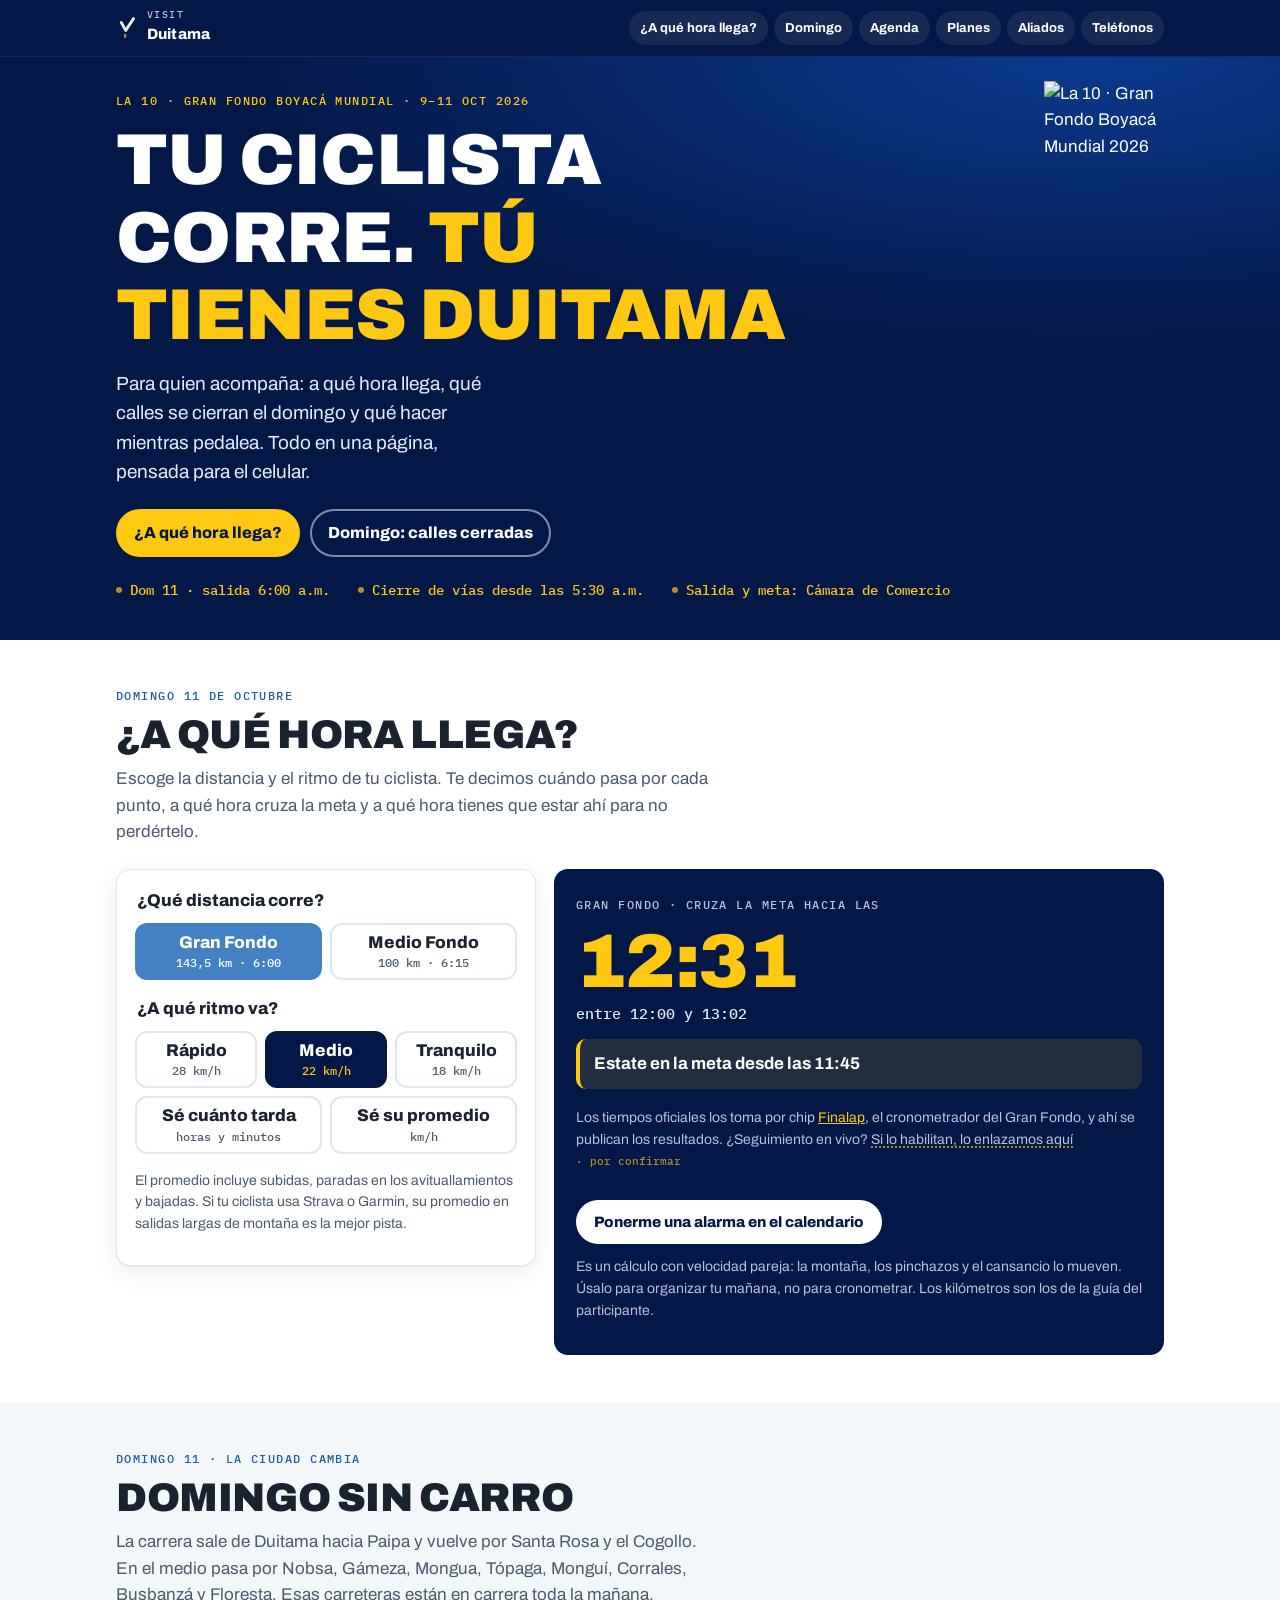
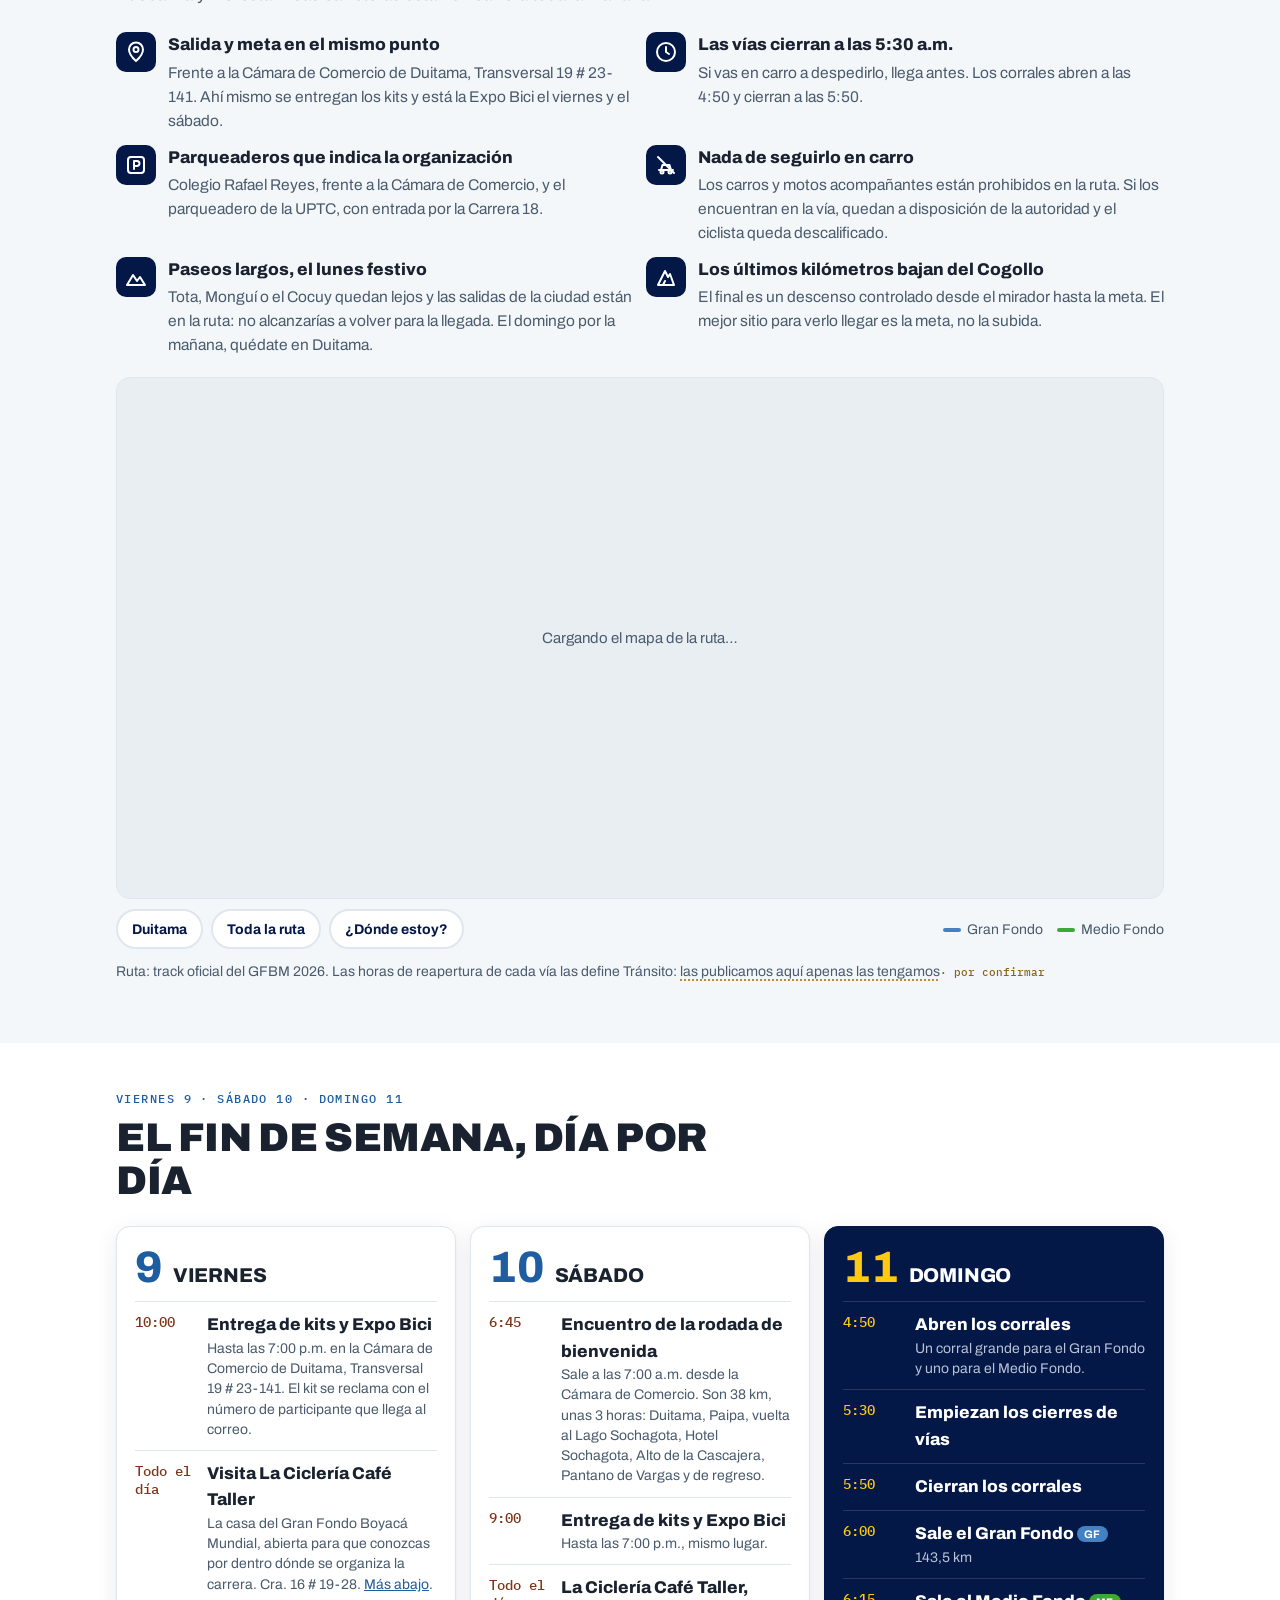
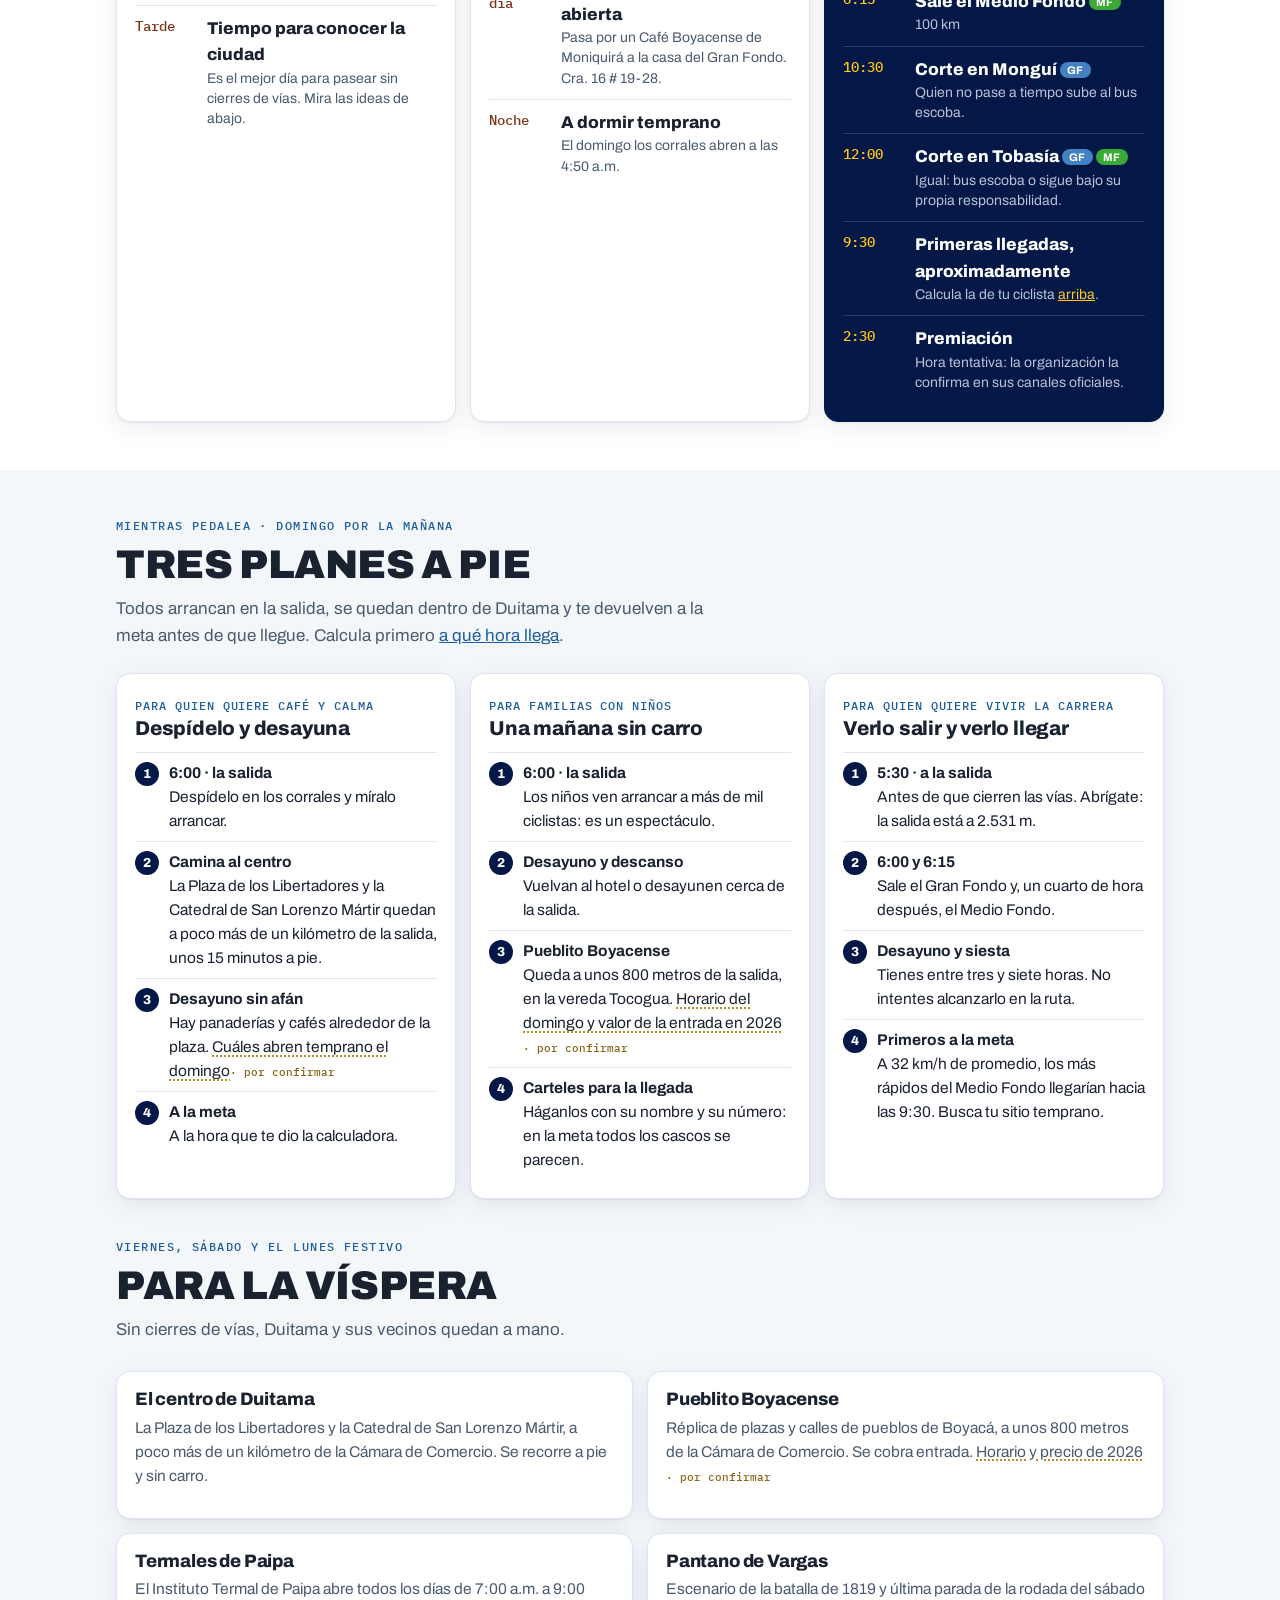
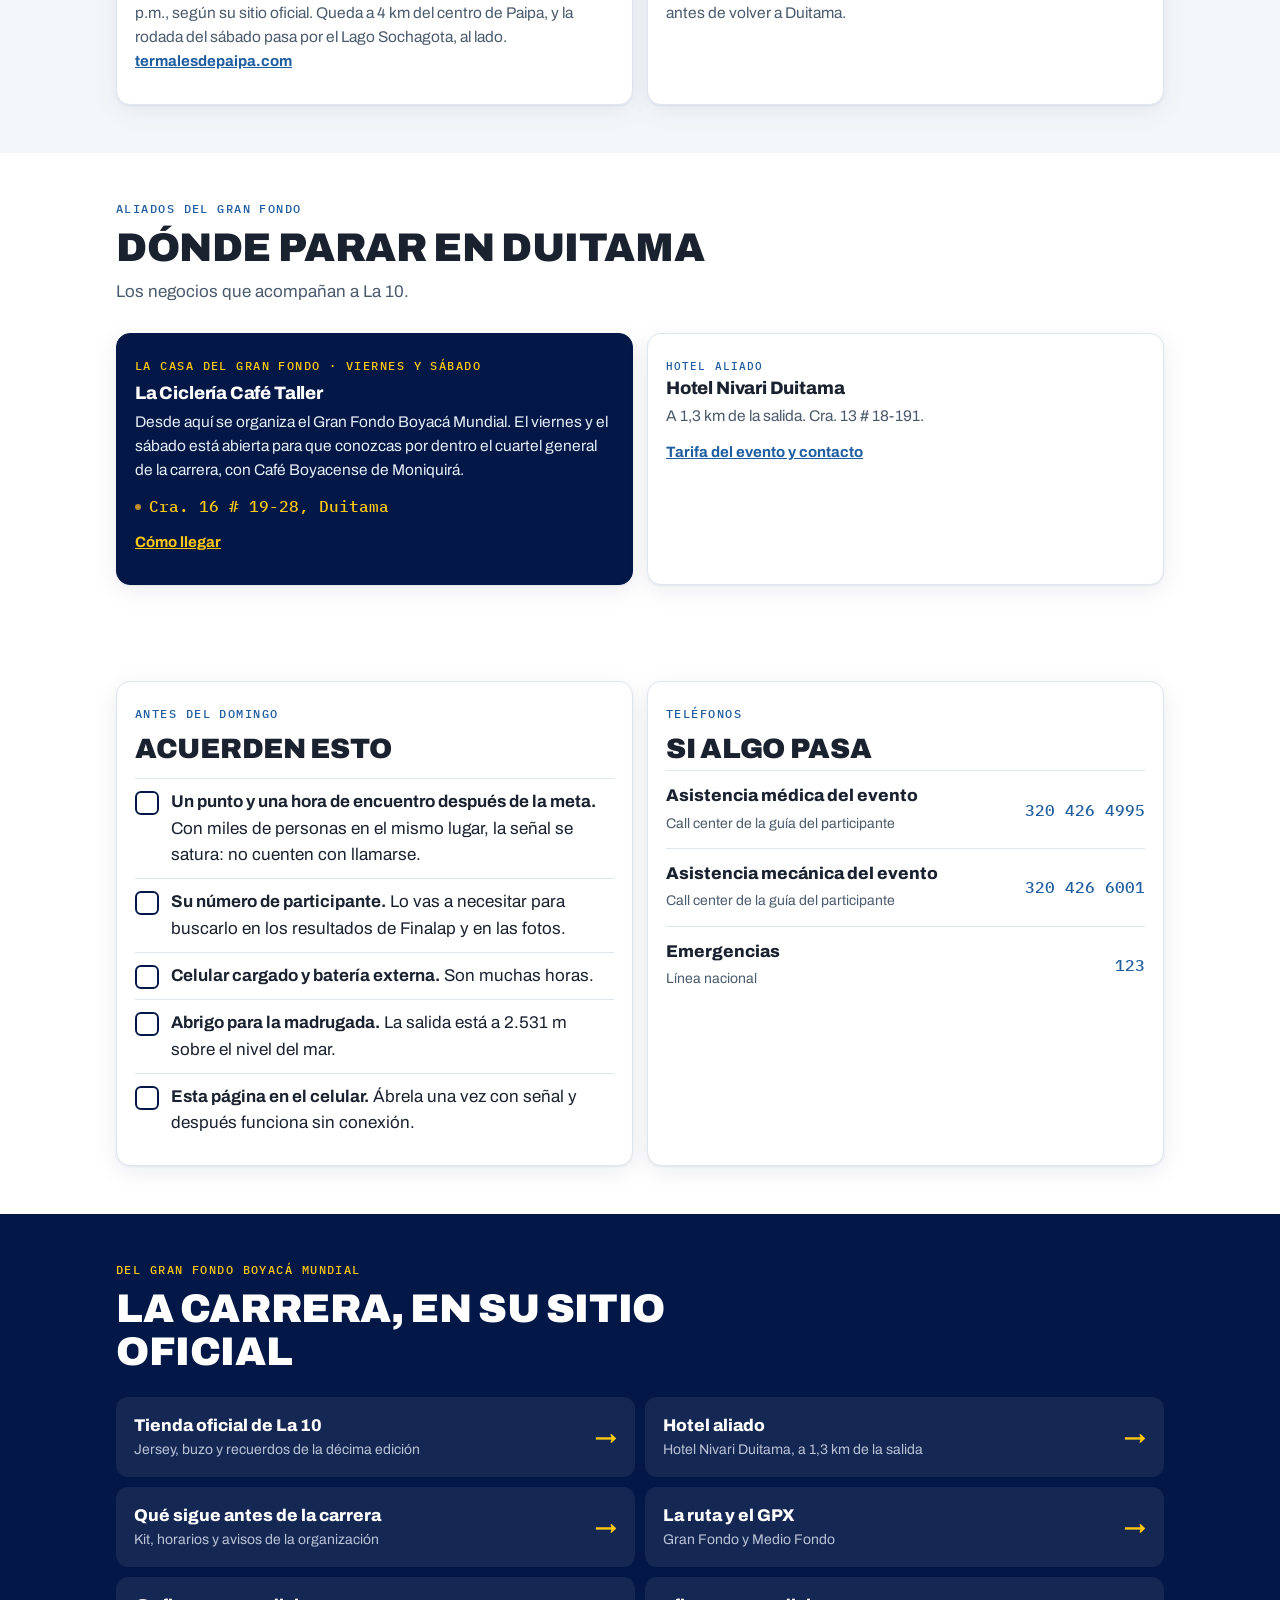
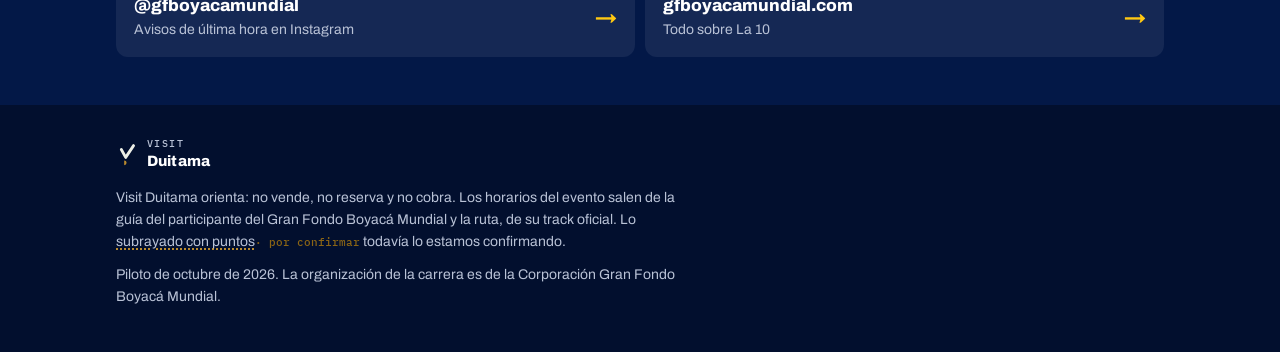
==== commit 264103c7: "Piloto GFBM: tienda, premiación, Finalap, La Ciclería y logo de La 10 Correcciones de Sergio del 3 o" ====
--- a/sitio/gfbm/index.html
+++ b/sitio/gfbm/index.html
@@ -73,7 +73,11 @@
 /* Héroe */
 .heroe{background:radial-gradient(120% 90% at 85% 0%,#0b3a8f 0%,var(--noche) 55%);color:#fff;padding:36px 0 40px;position:relative;overflow:hidden}
 .heroe::after{content:"";position:absolute;right:-60px;bottom:-30px;width:280px;height:8px;background:linear-gradient(90deg,var(--mf) 0 25%,var(--gf) 25% 50%,var(--amarillo) 50% 75%,var(--rojo) 75%);transform:skewX(-30deg);opacity:.9}
-.heroe .ceja{color:var(--amarillo)}
+.heroe .ceja{color:var(--amarillo);display:block}
+.heroe__la10{position:absolute;top:24px;right:16px;width:76px;height:auto}
+@media (min-width:720px){.heroe__la10{width:120px;right:max(16px,calc((100vw - var(--ancho))/2 + 16px))}}
+.heroe .ceja,.heroe h1{padding-right:84px}
+@media (min-width:720px){.heroe .ceja,.heroe h1{padding-right:0}}
 .heroe h1{font-size:clamp(38px,10vw,72px);text-transform:uppercase;margin:12px 0 14px;max-width:14ch}
 .heroe h1 em{font-style:normal;color:var(--amarillo)}
 .heroe .entrada{font-size:19px;color:#e6ecf7;max-width:36ch}
@@ -177,6 +181,11 @@
 .lugar h3{font-size:18px;margin-bottom:6px}
 .lugar p{font-size:15.5px;color:var(--texto-suave)}
 .lugar .ir{font-weight:700;font-size:15px}
+.lugar--casa{background:var(--noche);color:#fff;border-color:var(--noche)}
+.lugar--casa p{color:#e6ecf7}
+.lugar--casa .ceja{color:var(--amarillo)}
+.lugar--casa a{color:var(--amarillo)}
+.etiqueta{display:inline-block;font:500 11px "IBM Plex Mono",monospace;letter-spacing:.1em;text-transform:uppercase;color:var(--azul-medio);margin-bottom:6px}
 
 /* Lista de chequeo y teléfonos */
 .dos{display:grid;gap:14px;grid-template-columns:minmax(0,1fr)}
@@ -218,6 +227,7 @@
       <a href="#domingo">Domingo</a>
       <a href="#agenda">Agenda</a>
       <a href="#planes">Planes</a>
+      <a href="#aliados">Aliados</a>
       <a href="#telefonos">Teléfonos</a>
     </nav>
   </div>
@@ -225,6 +235,7 @@
 
 <main id="inicio">
   <section class="heroe oscuro">
+    <img class="heroe__la10" src="/gfbm/la10.webp" width="220" height="208" alt="La 10 · Gran Fondo Boyacá Mundial 2026">
     <div class="envoltura">
       <span class="ceja">La 10 · Gran Fondo Boyacá Mundial · 9–11 oct 2026</span>
       <h1>Tu ciclista corre. <em>Tú tienes Duitama</em></h1>
@@ -294,7 +305,7 @@
           <div class="resultado__estar" id="res-estar">Estate en la meta desde las 11:45</div>
           <div id="res-alerta"></div>
           <ol class="paso-lista" id="res-pasos"></ol>
-          <p class="nota" style="margin-top:14px">¿Seguimiento en vivo por chip? <span class="pendiente">Si la organización lo habilita, lo enlazamos aquí</span></p>
+          <p class="nota" style="margin-top:14px">Los tiempos oficiales los toma por chip <a href="https://www.finalap.com/" rel="noopener" style="color:var(--amarillo)" data-evento="finalap">Finalap</a>, el cronometrador del Gran Fondo, y ahí se publican los resultados. ¿Seguimiento en vivo? <span class="pendiente">Si lo habilitan, lo enlazamos aquí</span></p>
           <button class="btn btn--cal" id="btn-cal" type="button" data-evento="calendario">Ponerme una alarma en el calendario</button>
           <p class="nota">Es un cálculo con velocidad pareja: la montaña, los pinchazos y el cansancio lo mueven. Úsalo para organizar tu mañana, no para cronometrar. Los kilómetros son los de la guía del participante.</p>
         </div>
@@ -359,12 +370,14 @@
         <article class="tarjeta dia">
           <h3><span>9</span> Viernes</h3>
           <div class="hito"><time>10:00</time><div><b>Entrega de kits y Expo Bici</b><small>Hasta las 7:00 p.m. en la Cámara de Comercio de Duitama, Transversal 19 # 23-141. El kit se reclama con el número de participante que llega al correo.</small></div></div>
+          <div class="hito"><time>Todo el día</time><div><b>Visita La Ciclería Café Taller</b><small>La casa del Gran Fondo Boyacá Mundial, abierta para que conozcas por dentro dónde se organiza la carrera. Cra. 16 # 19-28. <a href="#aliados">Más abajo</a>.</small></div></div>
           <div class="hito"><time>Tarde</time><div><b>Tiempo para conocer la ciudad</b><small>Es el mejor día para pasear sin cierres de vías. Mira las ideas de abajo.</small></div></div>
         </article>
         <article class="tarjeta dia">
           <h3><span>10</span> Sábado</h3>
           <div class="hito"><time>6:45</time><div><b>Encuentro de la rodada de bienvenida</b><small>Sale a las 7:00 a.m. desde la Cámara de Comercio. Son 38 km, unas 3 horas: Duitama, Paipa, vuelta al Lago Sochagota, Hotel Sochagota, Alto de la Cascajera, Pantano de Vargas y de regreso.</small></div></div>
           <div class="hito"><time>9:00</time><div><b>Entrega de kits y Expo Bici</b><small>Hasta las 7:00 p.m., mismo lugar.</small></div></div>
+          <div class="hito"><time>Todo el día</time><div><b>La Ciclería Café Taller, abierta</b><small>Pasa por un Café Boyacense de Moniquirá a la casa del Gran Fondo. Cra. 16 # 19-28.</small></div></div>
           <div class="hito"><time>Noche</time><div><b>A dormir temprano</b><small>El domingo los corrales abren a las 4:50 a.m.</small></div></div>
         </article>
         <article class="tarjeta dia dia--carrera oscuro">
@@ -376,7 +389,8 @@
           <div class="hito"><time>6:15</time><div><b>Sale el Medio Fondo <span class="chip chip--mf">MF</span></b><small>100 km</small></div></div>
           <div class="hito"><time>10:30</time><div><b>Corte en Monguí <span class="chip chip--gf">GF</span></b><small>Quien no pase a tiempo sube al bus escoba.</small></div></div>
           <div class="hito"><time>12:00</time><div><b>Corte en Tobasía <span class="chip chip--gf">GF</span> <span class="chip chip--mf">MF</span></b><small>Igual: bus escoba o sigue bajo su propia responsabilidad.</small></div></div>
-          <div class="hito"><time>9:30</time><div><b>Primeras llegadas, aproximadamente</b><small>Calcula la de tu ciclista <a href="#llegada" style="color:var(--amarillo)">arriba</a>. Hora de la premiación: <span class="pendiente">la anuncia la organización</span></small></div></div>
+          <div class="hito"><time>9:30</time><div><b>Primeras llegadas, aproximadamente</b><small>Calcula la de tu ciclista <a href="#llegada" style="color:var(--amarillo)">arriba</a>.</small></div></div>
+          <div class="hito"><time>2:30</time><div><b>Premiación</b><small>Hora tentativa: la organización la confirma en sus canales oficiales.</small></div></div>
         </article>
       </div>
     </div>
@@ -437,6 +451,32 @@
     </div>
   </section>
 
+  <!-- Aliados -->
+  <section class="seccion" id="aliados">
+    <div class="envoltura">
+      <div class="seccion__cabeza">
+        <span class="ceja">Aliados del Gran Fondo</span>
+        <h2>Dónde parar en Duitama</h2>
+        <p>Los negocios que acompañan a La 10.</p>
+      </div>
+      <div class="vispera" id="lista-aliados">
+        <article class="tarjeta lugar lugar--casa oscuro">
+          <span class="ceja">La casa del Gran Fondo · viernes y sábado</span>
+          <h3 style="margin-top:6px">La Ciclería Café Taller</h3>
+          <p>Desde aquí se organiza el Gran Fondo Boyacá Mundial. El viernes y el sábado está abierta para que conozcas por dentro el cuartel general de la carrera, con Café Boyacense de Moniquirá.</p>
+          <p class="dato">Cra. 16 # 19-28, Duitama</p>
+          <p><a class="ir" href="https://www.google.com/maps/search/?api=1&amp;query=La+Cicler%C3%ADa+Caf%C3%A9+Taller+Duitama" rel="noopener" data-evento="aliado-cicleria">Cómo llegar</a></p>
+        </article>
+        <article class="tarjeta lugar">
+          <span class="etiqueta">Hotel aliado</span>
+          <h3>Hotel Nivari Duitama</h3>
+          <p>A 1,3 km de la salida. Cra. 13 # 18-191.</p>
+          <p><a class="ir" href="https://www.gfboyacamundial.com/es/hotel/?utm_source=visitduitama&amp;utm_medium=referral&amp;utm_campaign=acompanantes-2026" data-evento="aliado-nivari">Tarifa del evento y contacto</a></p>
+        </article>
+      </div>
+    </div>
+  </section>
+
   <!-- Chequeo y teléfonos -->
   <section class="seccion" id="telefonos">
     <div class="envoltura">
@@ -446,7 +486,7 @@
           <h2 style="font-size:28px;margin:8px 0 14px">Acuerden esto</h2>
           <ul class="chequeo">
             <li><span><b>Un punto y una hora de encuentro después de la meta.</b> Con miles de personas en el mismo lugar, la señal se satura: no cuenten con llamarse.</span></li>
-            <li><span><b>Su número de participante.</b> Lo vas a necesitar para buscarlo en los resultados y en las fotos.</span></li>
+            <li><span><b>Su número de participante.</b> Lo vas a necesitar para buscarlo en los resultados de Finalap y en las fotos.</span></li>
             <li><span><b>Celular cargado y batería externa.</b> Son muchas horas.</span></li>
             <li><span><b>Abrigo para la madrugada.</b> La salida está a 2.531 m sobre el nivel del mar.</span></li>
             <li><span><b>Esta página en el celular.</b> Ábrela una vez con señal y después funciona sin conexión.</span></li>
@@ -471,6 +511,8 @@
         <h2>La carrera, en su sitio oficial</h2>
       </div>
       <div class="enlaces">
+        <a class="enlace" href="https://www.gfboyacamundial.com/es/tienda/?utm_source=visitduitama&amp;utm_medium=referral&amp;utm_campaign=acompanantes-2026" data-evento="gfbm-tienda"><span>Tienda oficial de La 10<small>Jersey, buzo y recuerdos de la décima edición</small></span></a>
+        <a class="enlace" href="https://www.gfboyacamundial.com/es/hotel/?utm_source=visitduitama&amp;utm_medium=referral&amp;utm_campaign=acompanantes-2026" data-evento="gfbm-hotel"><span>Hotel aliado<small>Hotel Nivari Duitama, a 1,3 km de la salida</small></span></a>
         <a class="enlace" href="https://www.gfboyacamundial.com/es/que-sigue/?utm_source=visitduitama&amp;utm_medium=referral&amp;utm_campaign=acompanantes-2026" data-evento="gfbm-que-sigue"><span>Qué sigue antes de la carrera<small>Kit, horarios y avisos de la organización</small></span></a>
         <a class="enlace" href="https://www.gfboyacamundial.com/es/?utm_source=visitduitama&amp;utm_medium=referral&amp;utm_campaign=acompanantes-2026#ruta" data-evento="gfbm-ruta"><span>La ruta y el GPX<small>Gran Fondo y Medio Fondo</small></span></a>
         <a class="enlace" href="https://www.instagram.com/gfboyacamundial" data-evento="gfbm-instagram"><span>@gfboyacamundial<small>Avisos de última hora en Instagram</small></span></a>
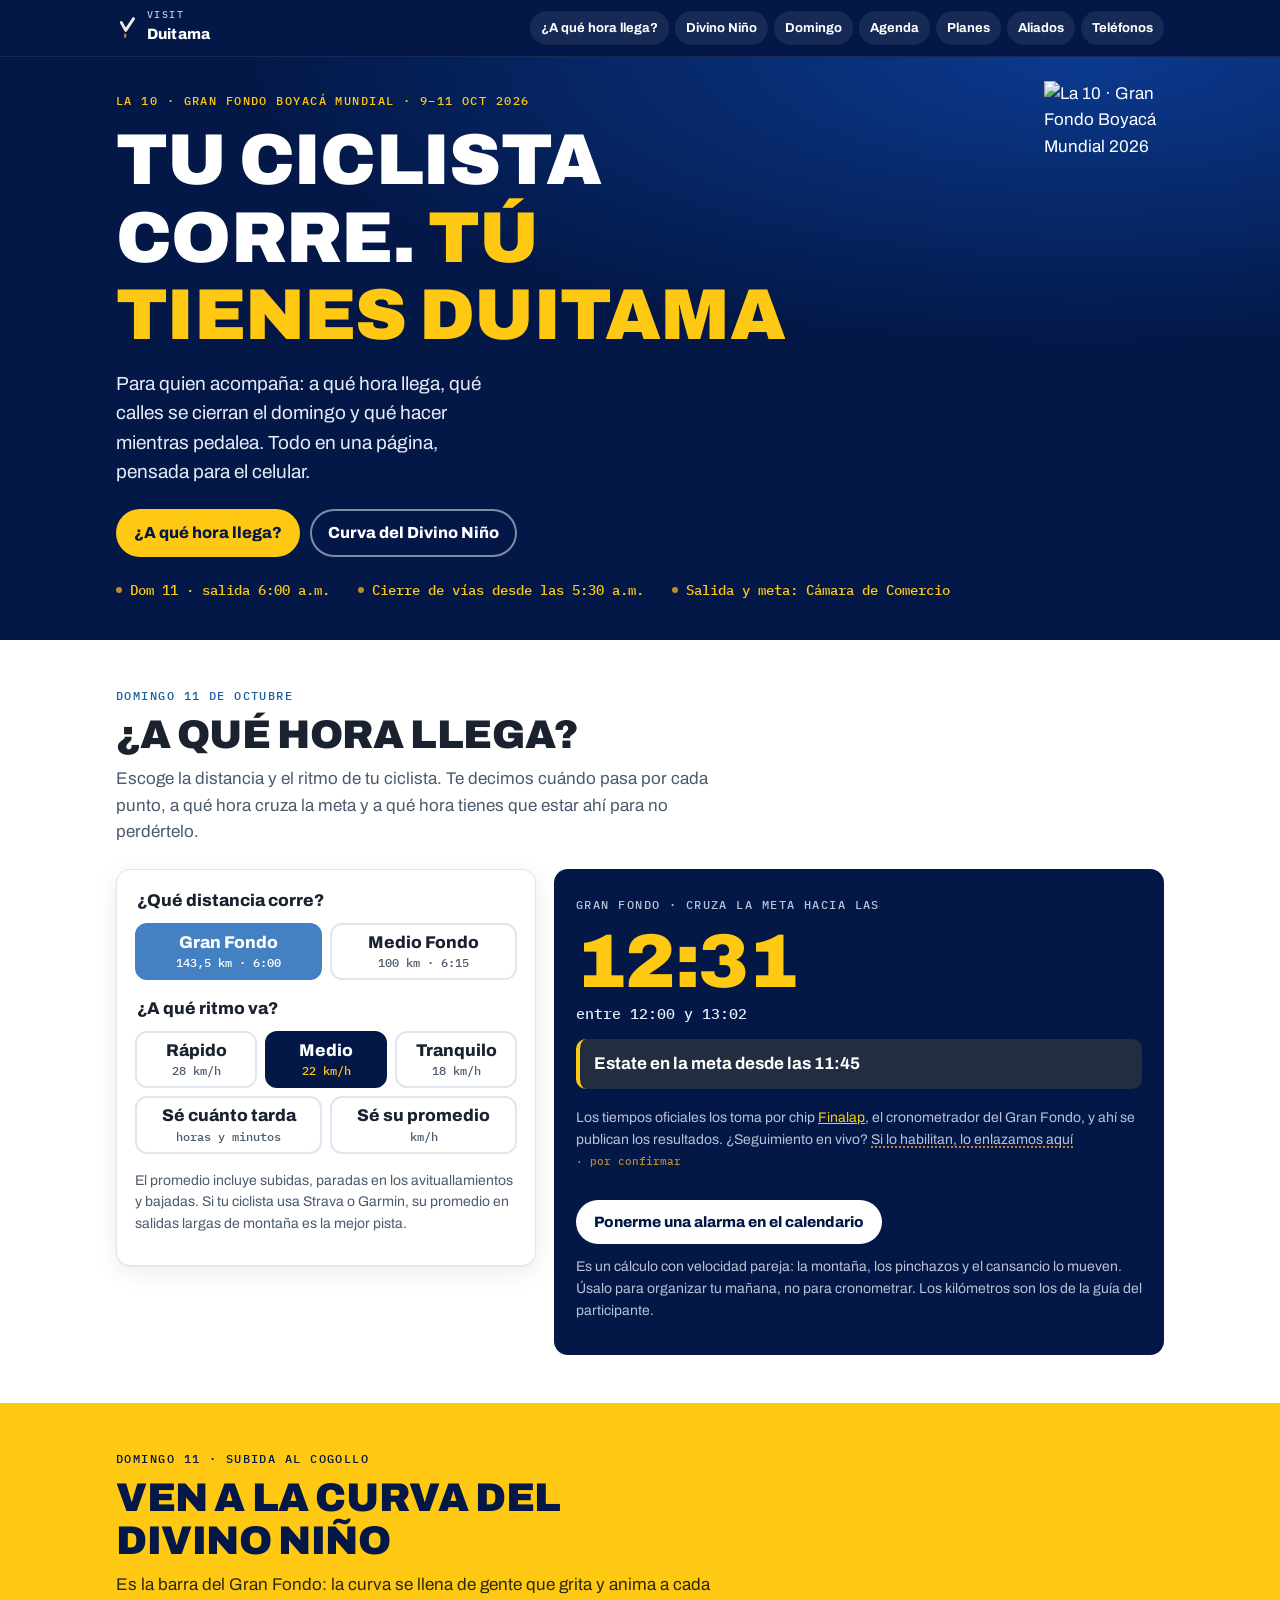
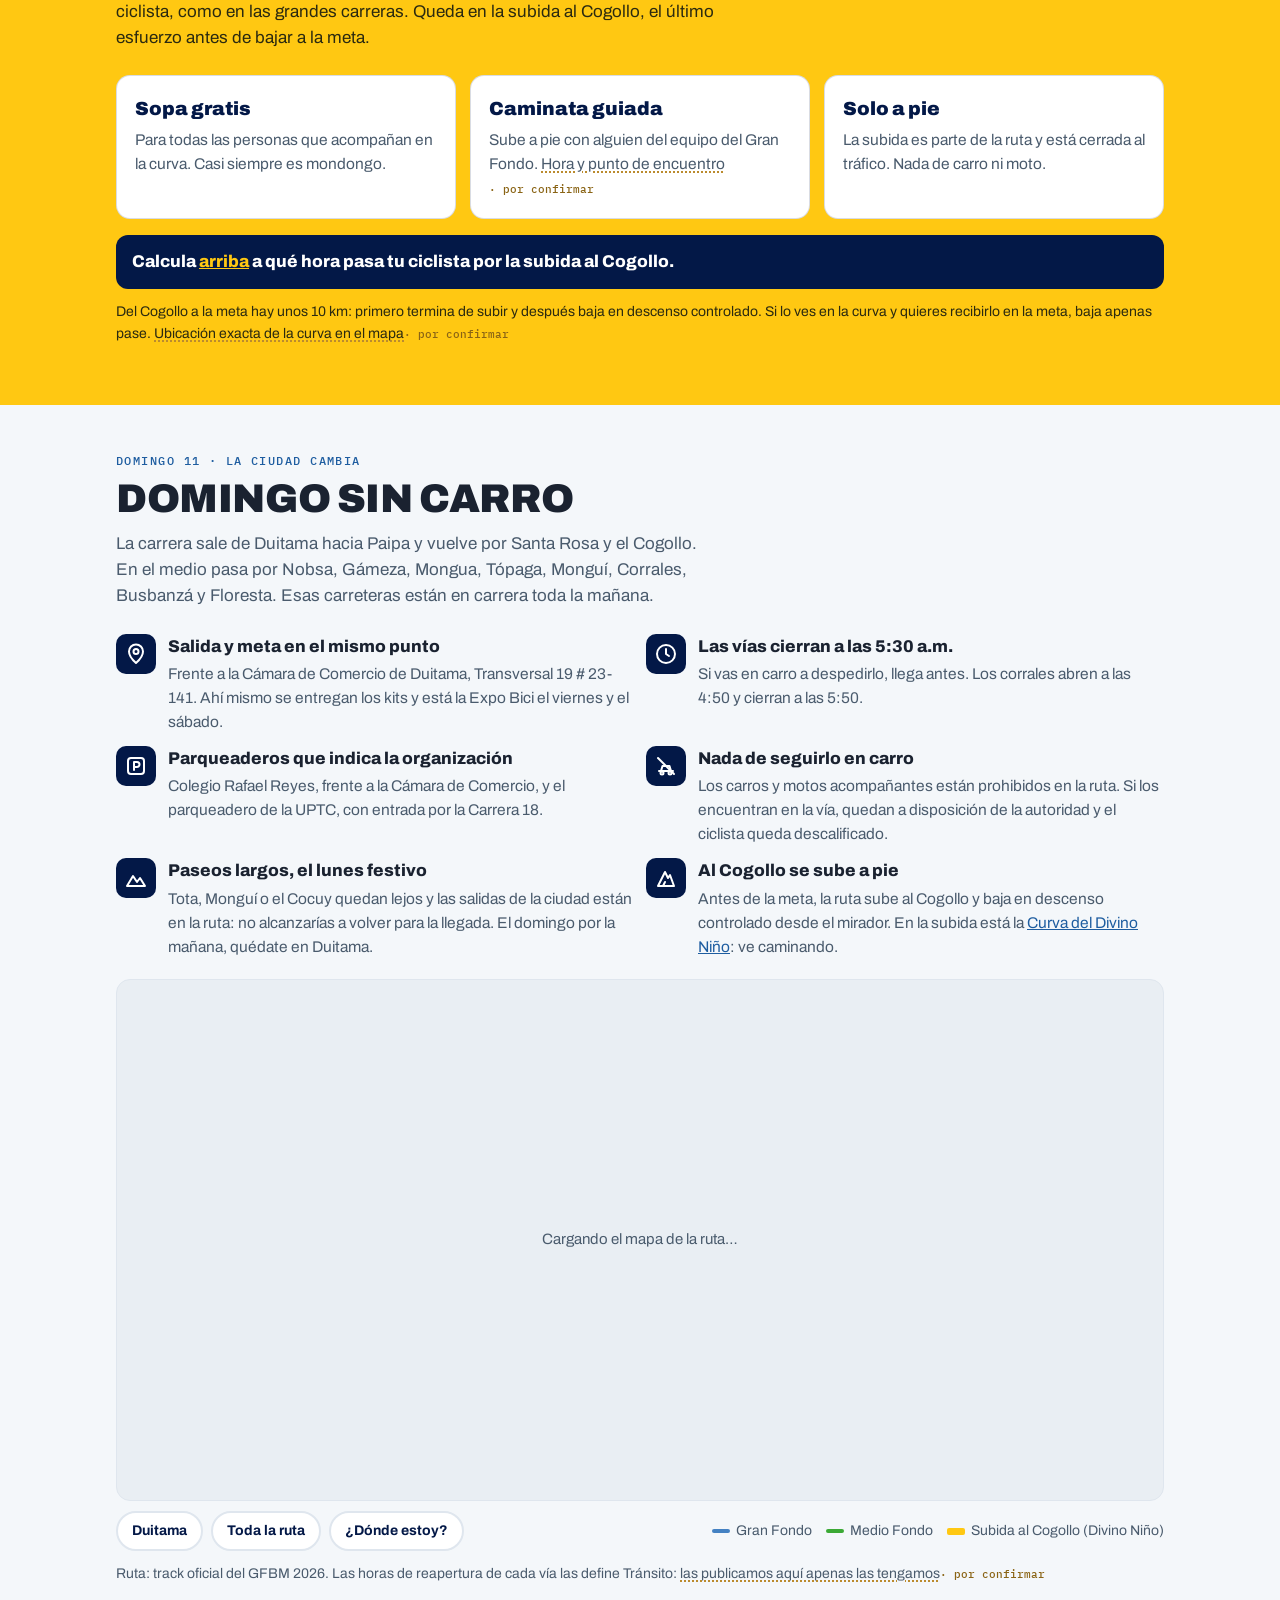
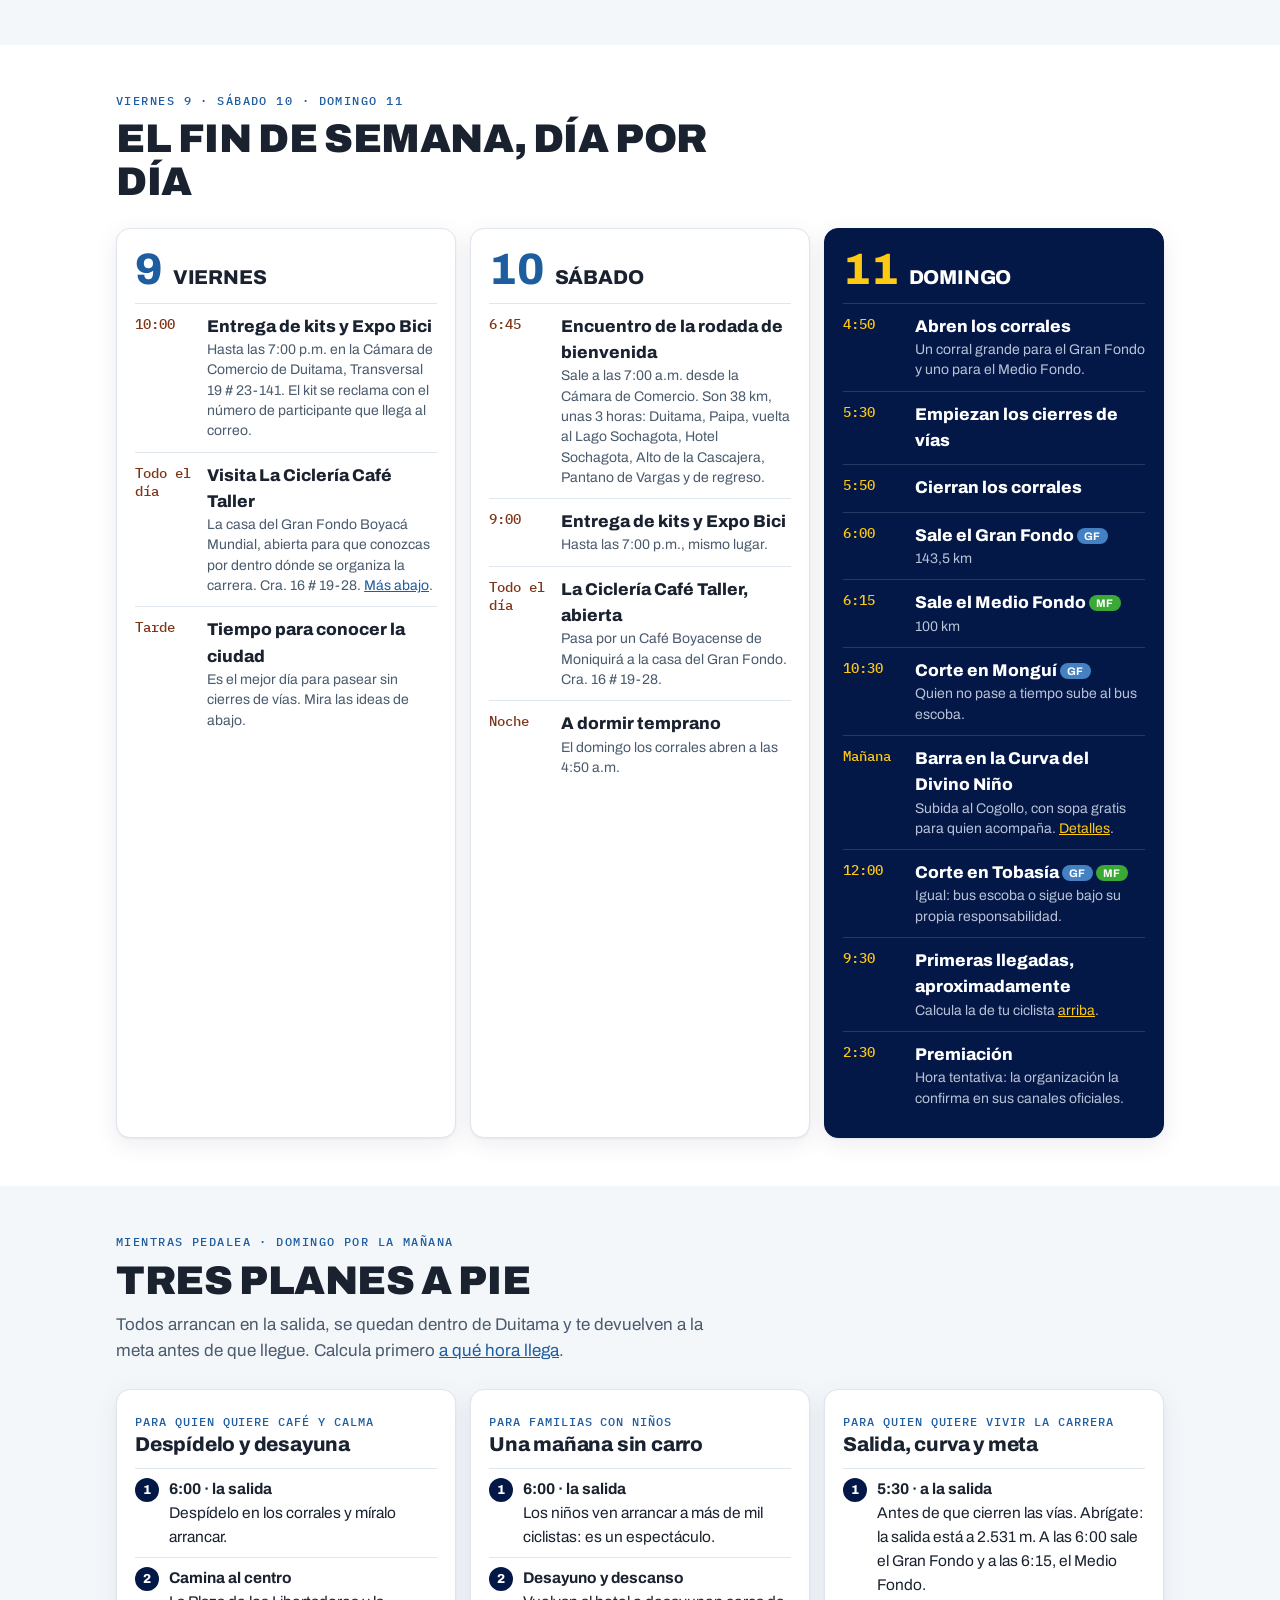
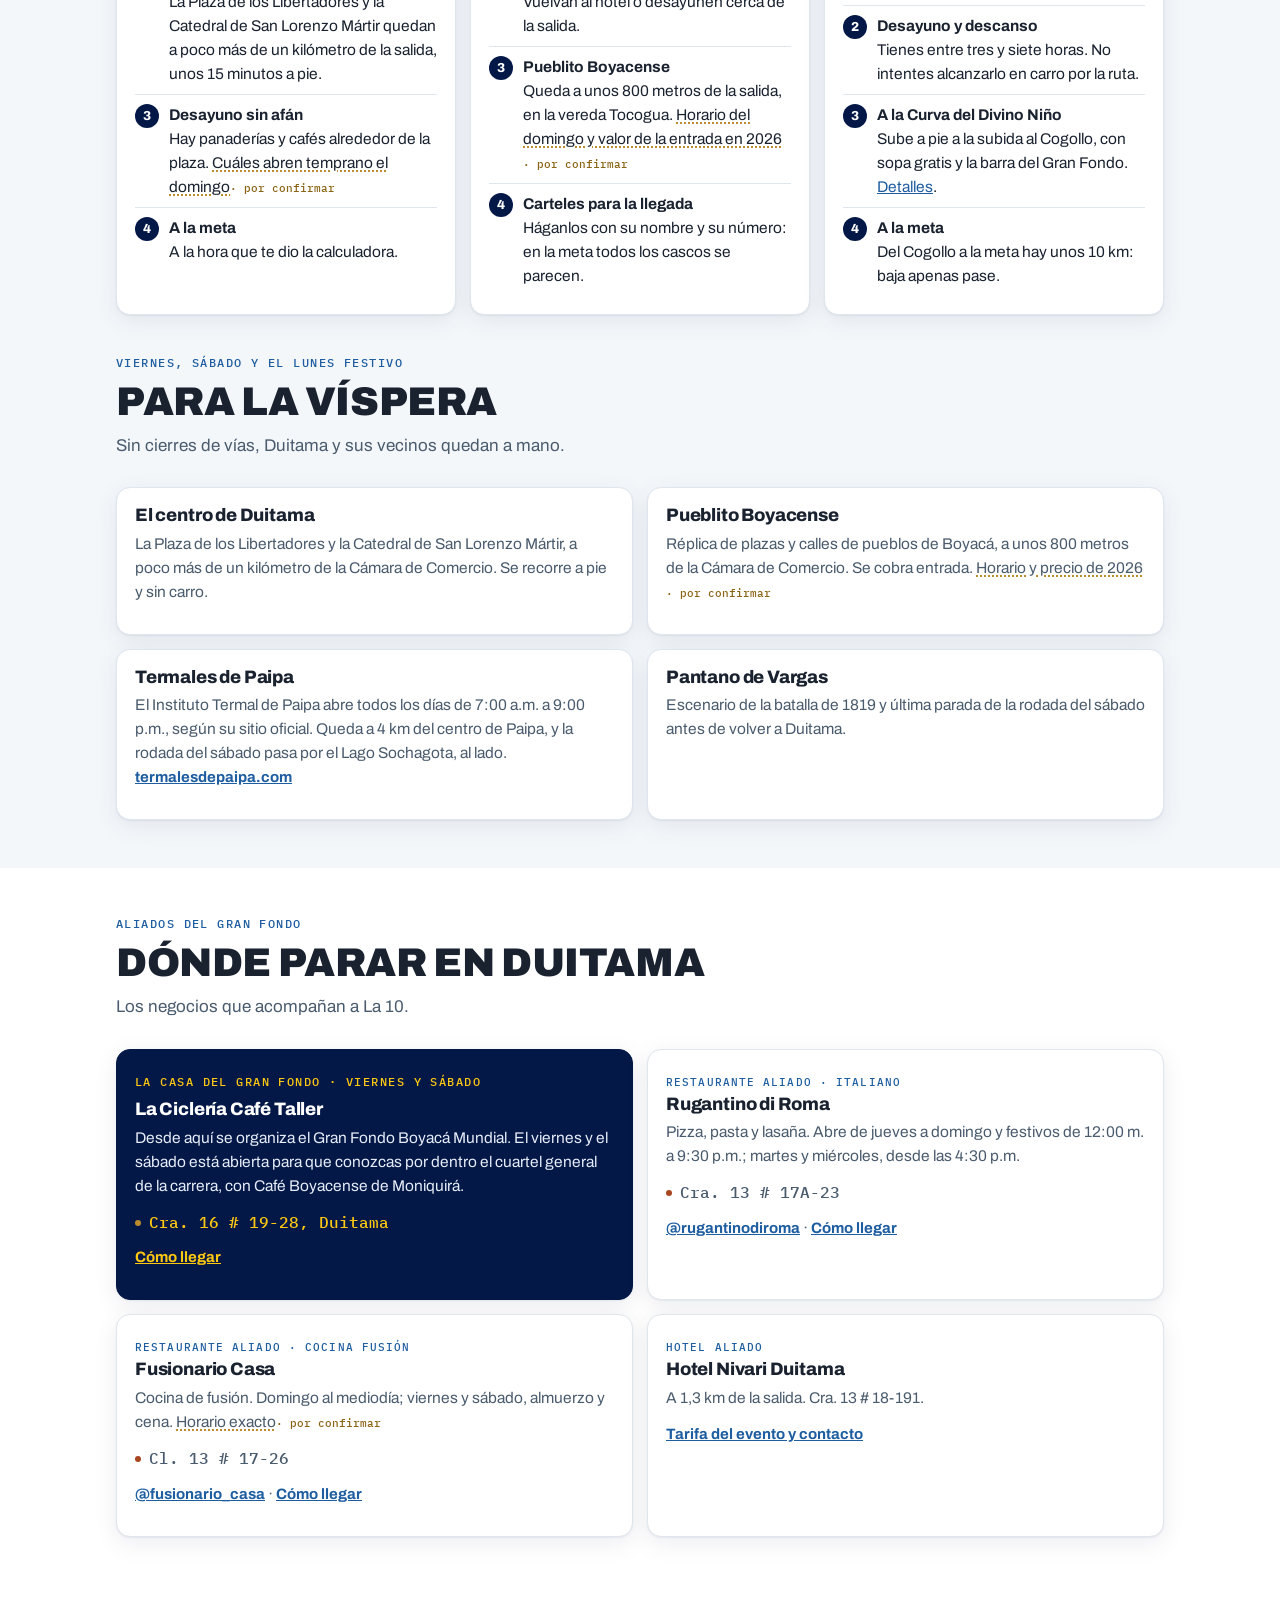
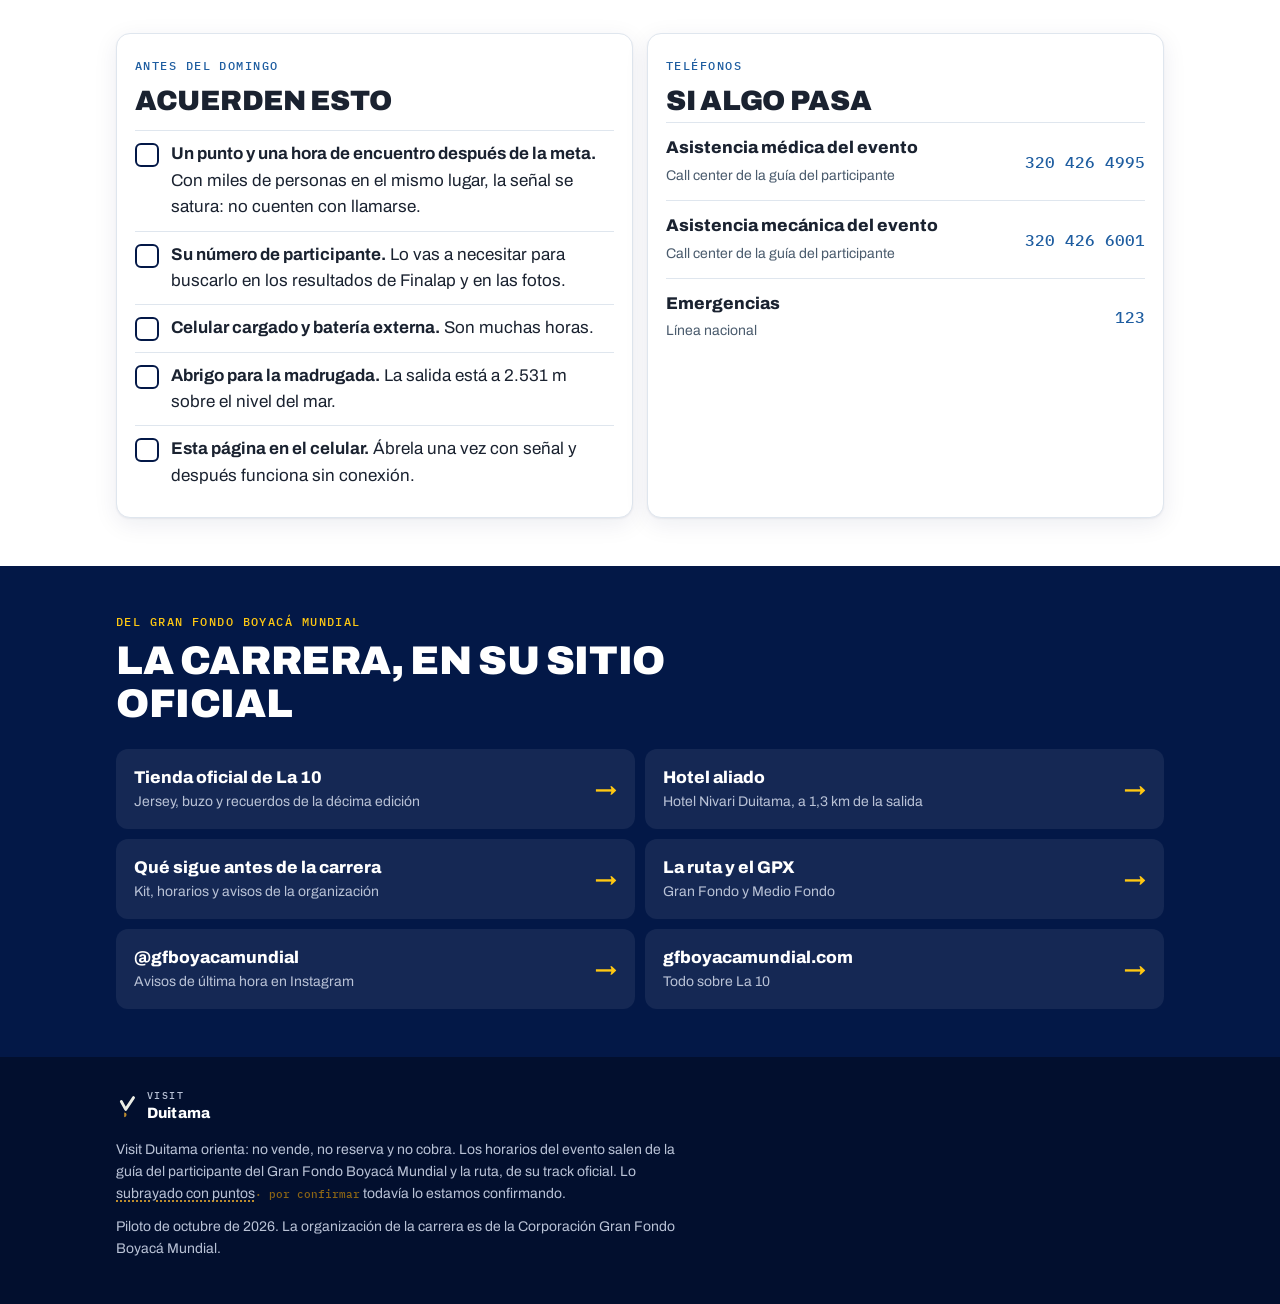
==== commit 10f2f644: "Piloto GFBM: Curva del Divino Niño y restaurantes aliados La curva del Divino Niño (subida al Cogoll" ====
--- a/sitio/gfbm/index.html
+++ b/sitio/gfbm/index.html
@@ -145,6 +145,17 @@
 .paso-lista time{font:500 14px "IBM Plex Mono",monospace;color:var(--amarillo)}
 .paso-lista small{display:block;color:var(--texto-inv-suave);font-size:13px}
 .paso-lista .corte-mal time{color:#ff8a80}
+.paso-lista .curva{background:rgba(255,200,18,.12);margin:0 -10px;padding-left:10px;padding-right:10px;border-radius:8px}
+.curva-sec{background:var(--amarillo);color:var(--noche)}
+.curva-sec .seccion__cabeza .ceja{color:var(--noche)}
+.curva-sec .seccion__cabeza p{color:#2b2a10}
+.curva-grid{display:grid;grid-template-columns:minmax(0,1fr);gap:14px}
+@media (min-width:860px){.curva-grid{grid-template-columns:repeat(3,minmax(0,1fr))}}
+.curva-sec .tarjeta{box-shadow:none;border-color:rgba(3,24,71,.15)}
+.curva-sec .tarjeta b{display:block;font-weight:900;font-size:19px;margin-bottom:4px}
+.curva-sec .tarjeta p{margin:0;color:var(--texto-suave);font-size:15.5px}
+.hora-curva{margin-top:16px;padding:14px 16px;border-radius:12px;background:var(--noche);color:#fff;font-weight:800}
+.hora-curva a{color:var(--amarillo)}
 .nota{font-size:14px;color:var(--texto-suave);margin-top:12px}
 .resultado .nota{color:var(--texto-inv-suave)}
 .btn--cal{margin-top:16px;background:#fff;color:var(--noche);min-height:44px;font-size:15px}
@@ -224,6 +235,7 @@
     </a>
     <nav class="atajos" aria-label="Secciones">
       <a href="#llegada">¿A qué hora llega?</a>
+      <a href="#divino-nino">Divino Niño</a>
       <a href="#domingo">Domingo</a>
       <a href="#agenda">Agenda</a>
       <a href="#planes">Planes</a>
@@ -242,7 +254,7 @@
       <p class="entrada">Para quien acompaña: a qué hora llega, qué calles se cierran el domingo y qué hacer mientras pedalea. Todo en una página, pensada para el celular.</p>
       <div class="botones">
         <a class="btn btn--amarillo" href="#llegada" data-evento="heroe-llegada">¿A qué hora llega?</a>
-        <a class="btn btn--borde" href="#domingo" data-evento="heroe-domingo">Domingo: calles cerradas</a>
+        <a class="btn btn--borde" href="#divino-nino" data-evento="heroe-divino-nino">Curva del Divino Niño</a>
       </div>
       <ul class="datos-heroe">
         <li class="dato">Dom 11 · salida 6:00 a.m.</li>
@@ -313,6 +325,24 @@
     </div>
   </section>
 
+  <!-- Curva del Divino Niño -->
+  <section class="seccion curva-sec" id="divino-nino">
+    <div class="envoltura">
+      <div class="seccion__cabeza">
+        <span class="ceja">Domingo 11 · subida al Cogollo</span>
+        <h2>Ven a la Curva del Divino Niño</h2>
+        <p>Es la barra del Gran Fondo: la curva se llena de gente que grita y anima a cada ciclista, como en las grandes carreras. Queda en la subida al Cogollo, el último esfuerzo antes de bajar a la meta.</p>
+      </div>
+      <div class="curva-grid">
+        <div class="tarjeta"><b>Sopa gratis</b><p>Para todas las personas que acompañan en la curva. Casi siempre es mondongo.</p></div>
+        <div class="tarjeta"><b>Caminata guiada</b><p>Sube a pie con alguien del equipo del Gran Fondo. <span class="pendiente">Hora y punto de encuentro</span></p></div>
+        <div class="tarjeta"><b>Solo a pie</b><p>La subida es parte de la ruta y está cerrada al tráfico. Nada de carro ni moto.</p></div>
+      </div>
+      <p class="hora-curva" id="hora-curva">Calcula <a href="#llegada">arriba</a> a qué hora pasa tu ciclista por la subida al Cogollo.</p>
+      <p class="nota" style="color:#2b2a10">Del Cogollo a la meta hay unos 10 km: primero termina de subir y después baja en descenso controlado. Si lo ves en la curva y quieres recibirlo en la meta, baja apenas pase. <span class="pendiente">Ubicación exacta de la curva en el mapa</span></p>
+    </div>
+  </section>
+
   <!-- Domingo -->
   <section class="seccion seccion--alt" id="domingo">
     <div class="envoltura">
@@ -344,7 +374,7 @@
         </div>
         <div class="regla">
           <svg viewBox="0 0 24 24" fill="none" stroke="currentColor" stroke-width="2" stroke-linecap="round" stroke-linejoin="round" aria-hidden="true"><path d="M4 20l7-14 3 6 2-3 4 11z"/><path d="M9 20l2-4"/></svg>
-          <div><b>Los últimos kilómetros bajan del Cogollo</b><p>El final es un descenso controlado desde el mirador hasta la meta. El mejor sitio para verlo llegar es la meta, no la subida.</p></div>
+          <div><b>Al Cogollo se sube a pie</b><p>Antes de la meta, la ruta sube al Cogollo y baja en descenso controlado desde el mirador. En la subida está la <a href="#divino-nino">Curva del Divino Niño</a>: ve caminando.</p></div>
         </div>
       </div>
 
@@ -353,7 +383,7 @@
         <button type="button" id="btn-ciudad">Duitama</button>
         <button type="button" id="btn-ruta">Toda la ruta</button>
         <button type="button" id="btn-yo" data-evento="ubicacion">¿Dónde estoy?</button>
-        <span class="leyenda"><span><i style="background:var(--gf)"></i>Gran Fondo</span><span><i style="background:var(--mf)"></i>Medio Fondo</span></span>
+        <span class="leyenda"><span><i style="background:var(--gf)"></i>Gran Fondo</span><span><i style="background:var(--mf)"></i>Medio Fondo</span><span><i style="background:var(--amarillo);height:7px"></i>Subida al Cogollo (Divino Niño)</span></span>
       </div>
       <p class="nota">Ruta: track oficial del GFBM 2026. Las horas de reapertura de cada vía las define Tránsito: <span class="pendiente">las publicamos aquí apenas las tengamos</span></p>
     </div>
@@ -388,6 +418,7 @@
           <div class="hito"><time>6:00</time><div><b>Sale el Gran Fondo <span class="chip chip--gf">GF</span></b><small>143,5 km</small></div></div>
           <div class="hito"><time>6:15</time><div><b>Sale el Medio Fondo <span class="chip chip--mf">MF</span></b><small>100 km</small></div></div>
           <div class="hito"><time>10:30</time><div><b>Corte en Monguí <span class="chip chip--gf">GF</span></b><small>Quien no pase a tiempo sube al bus escoba.</small></div></div>
+          <div class="hito"><time>Mañana</time><div><b>Barra en la Curva del Divino Niño</b><small>Subida al Cogollo, con sopa gratis para quien acompaña. <a href="#divino-nino" style="color:var(--amarillo)">Detalles</a>.</small></div></div>
           <div class="hito"><time>12:00</time><div><b>Corte en Tobasía <span class="chip chip--gf">GF</span> <span class="chip chip--mf">MF</span></b><small>Igual: bus escoba o sigue bajo su propia responsabilidad.</small></div></div>
           <div class="hito"><time>9:30</time><div><b>Primeras llegadas, aproximadamente</b><small>Calcula la de tu ciclista <a href="#llegada" style="color:var(--amarillo)">arriba</a>.</small></div></div>
           <div class="hito"><time>2:30</time><div><b>Premiación</b><small>Hora tentativa: la organización la confirma en sus canales oficiales.</small></div></div>
@@ -427,12 +458,12 @@
         </article>
         <article class="tarjeta plan">
           <span class="para">Para quien quiere vivir la carrera</span>
-          <h3>Verlo salir y verlo llegar</h3>
+          <h3>Salida, curva y meta</h3>
           <ol>
-            <li><b>5:30 · a la salida</b>Antes de que cierren las vías. Abrígate: la salida está a 2.531 m.</li>
-            <li><b>6:00 y 6:15</b>Sale el Gran Fondo y, un cuarto de hora después, el Medio Fondo.</li>
-            <li><b>Desayuno y siesta</b>Tienes entre tres y siete horas. No intentes alcanzarlo en la ruta.</li>
-            <li><b>Primeros a la meta</b>A 32 km/h de promedio, los más rápidos del Medio Fondo llegarían hacia las 9:30. Busca tu sitio temprano.</li>
+            <li><b>5:30 · a la salida</b>Antes de que cierren las vías. Abrígate: la salida está a 2.531 m. A las 6:00 sale el Gran Fondo y a las 6:15, el Medio Fondo.</li>
+            <li><b>Desayuno y descanso</b>Tienes entre tres y siete horas. No intentes alcanzarlo en carro por la ruta.</li>
+            <li><b>A la Curva del Divino Niño</b>Sube a pie a la subida al Cogollo, con sopa gratis y la barra del Gran Fondo. <a href="#divino-nino">Detalles</a>.</li>
+            <li><b>A la meta</b>Del Cogollo a la meta hay unos 10 km: baja apenas pase.</li>
           </ol>
         </article>
       </div>
@@ -465,7 +496,21 @@
           <h3 style="margin-top:6px">La Ciclería Café Taller</h3>
           <p>Desde aquí se organiza el Gran Fondo Boyacá Mundial. El viernes y el sábado está abierta para que conozcas por dentro el cuartel general de la carrera, con Café Boyacense de Moniquirá.</p>
           <p class="dato">Cra. 16 # 19-28, Duitama</p>
-          <p><a class="ir" href="https://www.google.com/maps/search/?api=1&amp;query=La+Cicler%C3%ADa+Caf%C3%A9+Taller+Duitama" rel="noopener" data-evento="aliado-cicleria">Cómo llegar</a></p>
+          <p><a class="ir" href="https://www.google.com/maps/dir/?api=1&amp;destination=5.82900,-73.03080" rel="noopener" data-evento="aliado-cicleria">Cómo llegar</a></p>
+        </article>
+        <article class="tarjeta lugar">
+          <span class="etiqueta">Restaurante aliado · italiano</span>
+          <h3>Rugantino di Roma</h3>
+          <p>Pizza, pasta y lasaña. Abre de jueves a domingo y festivos de 12:00 m. a 9:30 p.m.; martes y miércoles, desde las 4:30 p.m.</p>
+          <p class="dato">Cra. 13 # 17A-23</p>
+          <p><a class="ir" href="https://www.instagram.com/rugantinodiroma/" rel="noopener" data-evento="aliado-rugantino">@rugantinodiroma</a> · <a class="ir" href="https://www.google.com/maps/dir/?api=1&amp;destination=5.83073,-73.03336" rel="noopener">Cómo llegar</a></p>
+        </article>
+        <article class="tarjeta lugar">
+          <span class="etiqueta">Restaurante aliado · cocina fusión</span>
+          <h3>Fusionario Casa</h3>
+          <p>Cocina de fusión. Domingo al mediodía; viernes y sábado, almuerzo y cena. <span class="pendiente">Horario exacto</span></p>
+          <p class="dato">Cl. 13 # 17-26</p>
+          <p><a class="ir" href="https://www.instagram.com/fusionario_casa/" rel="noopener" data-evento="aliado-fusionario">@fusionario_casa</a> · <a class="ir" href="https://www.google.com/maps/dir/?api=1&amp;destination=5.82528,-73.03498" rel="noopener">Cómo llegar</a></p>
         </article>
         <article class="tarjeta lugar">
           <span class="etiqueta">Hotel aliado</span>
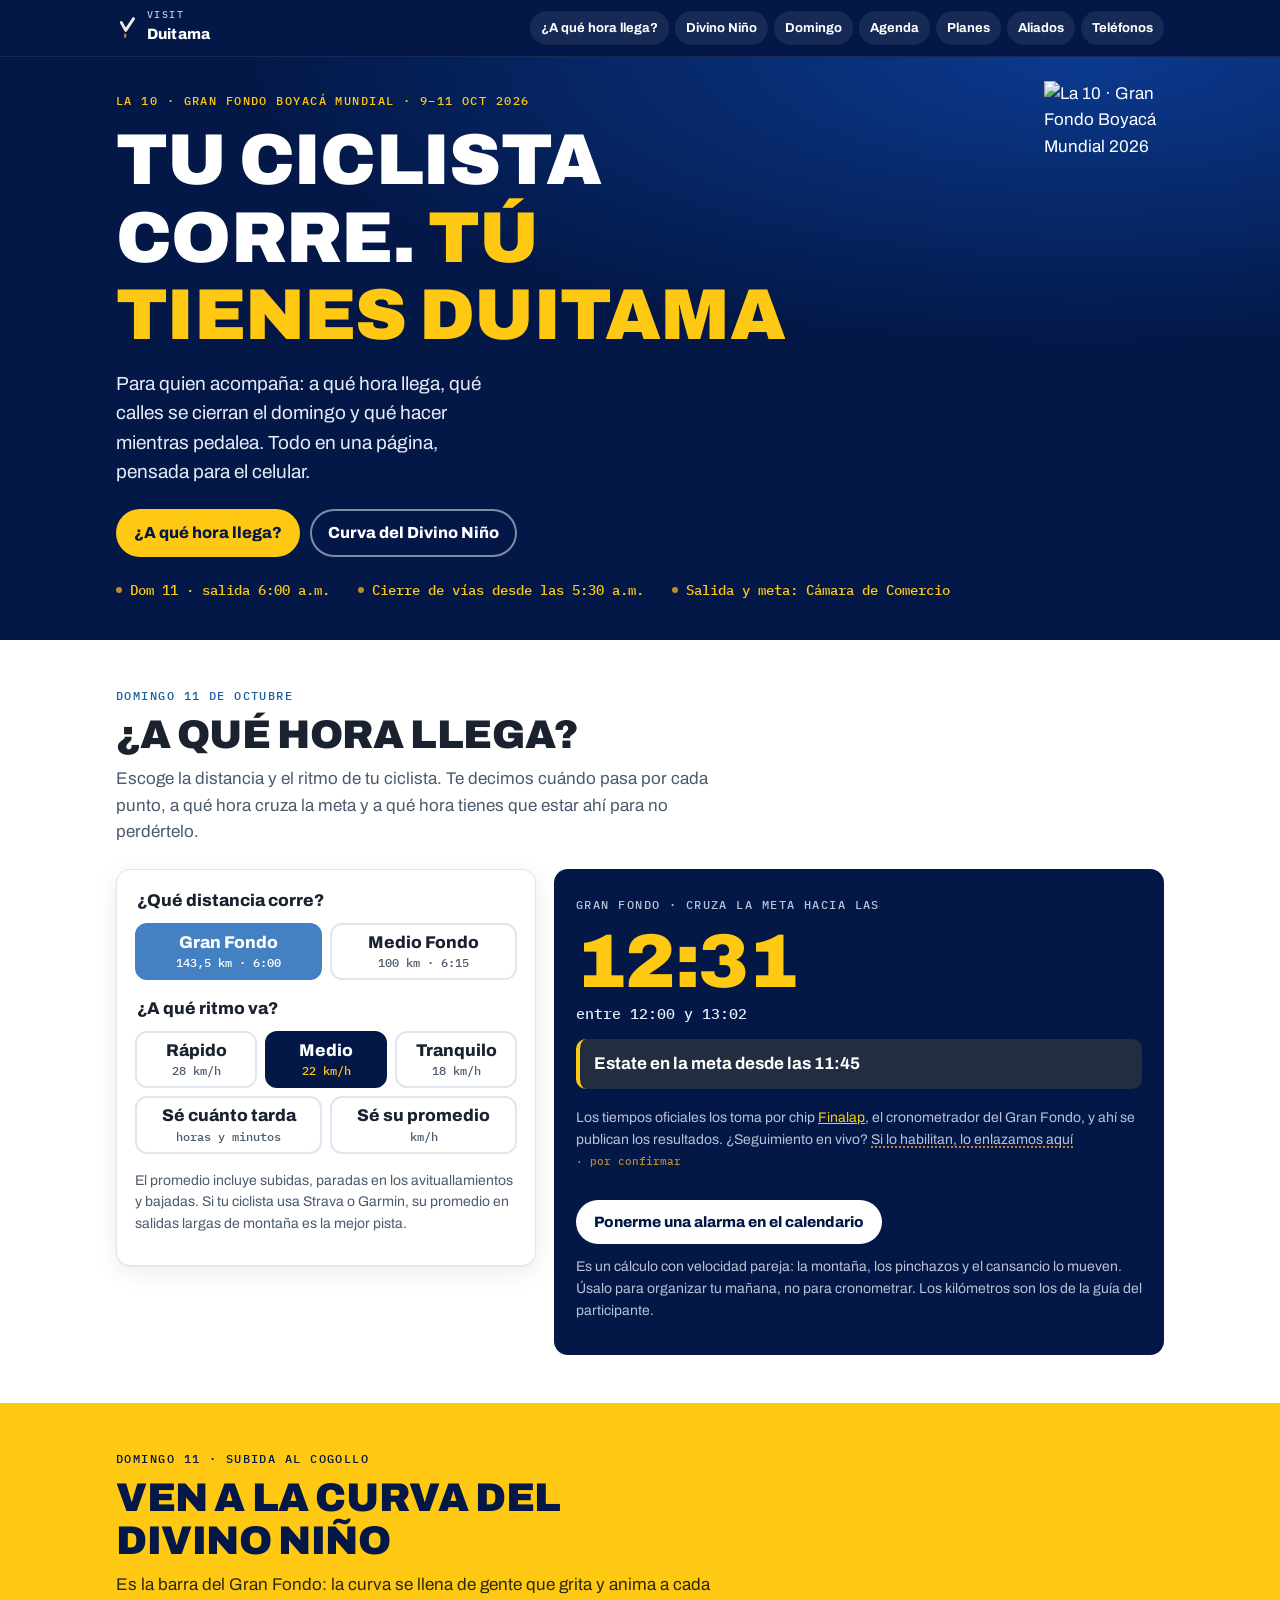
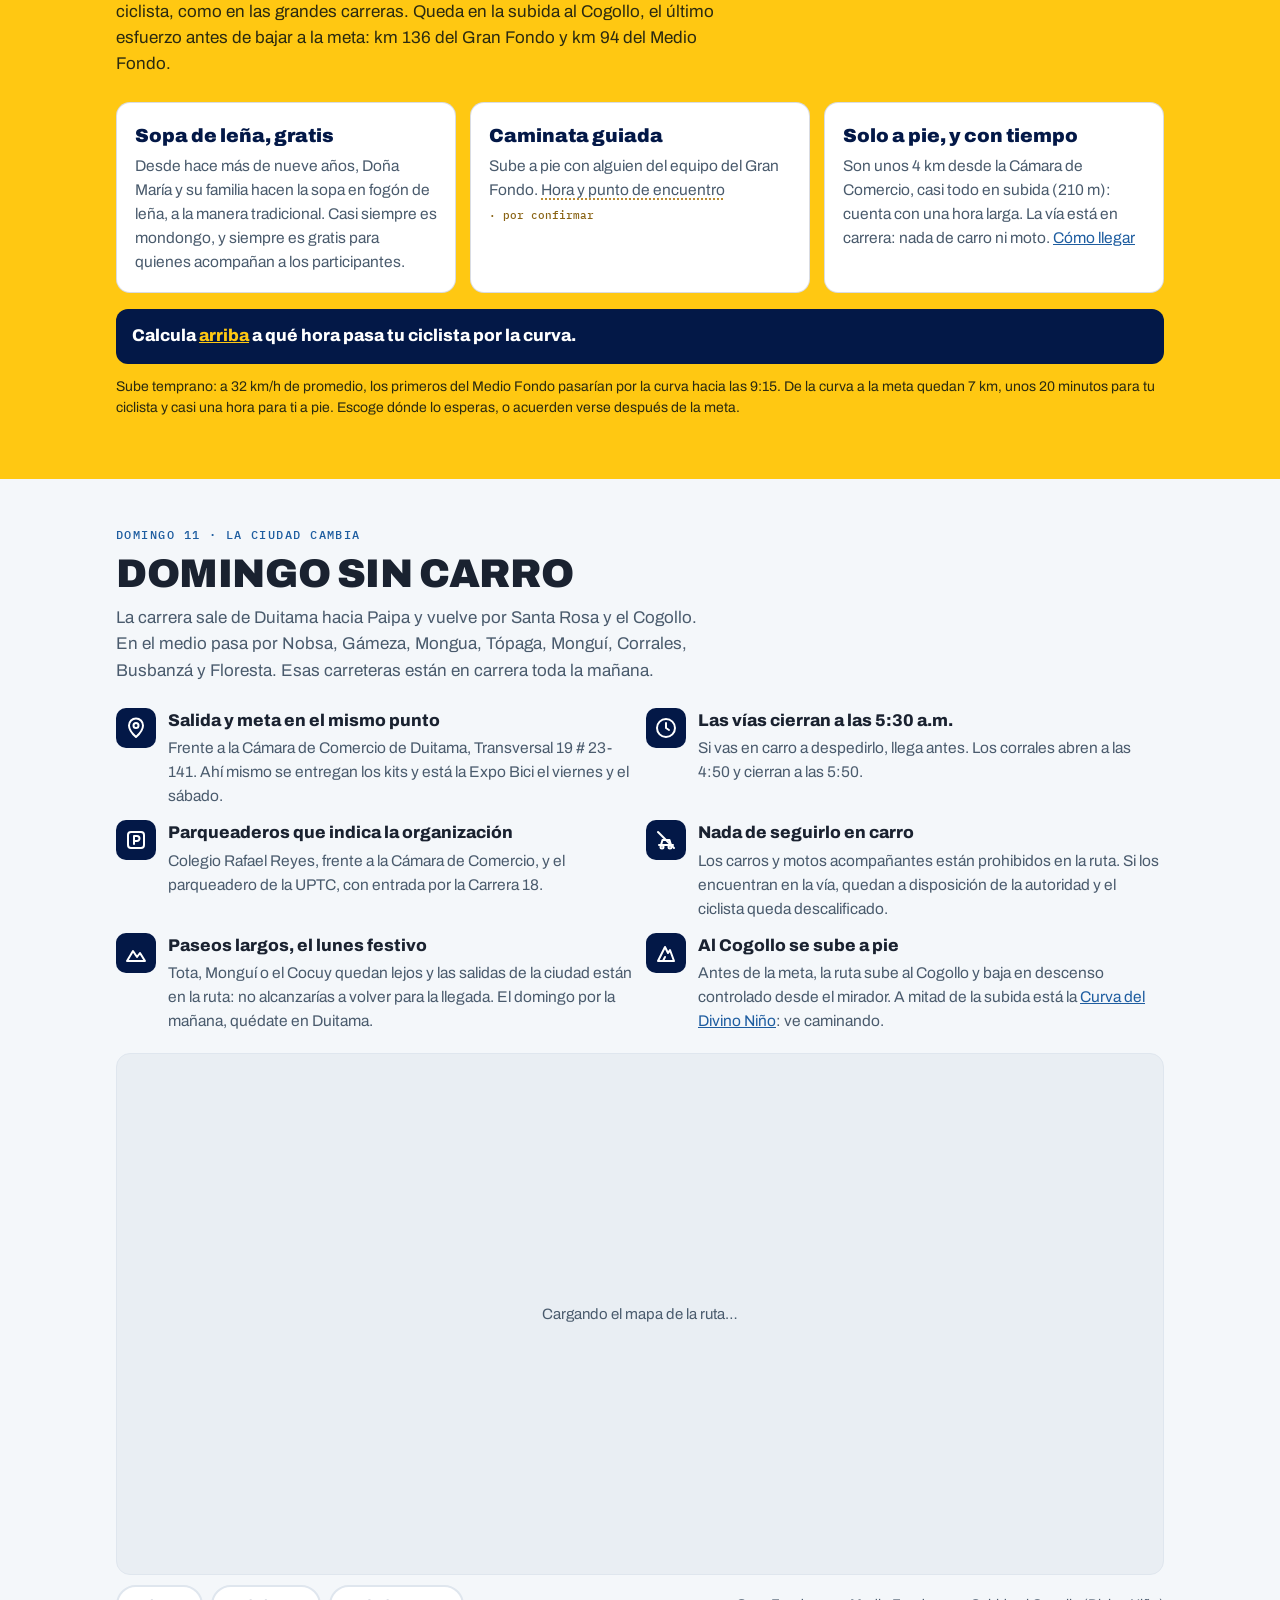
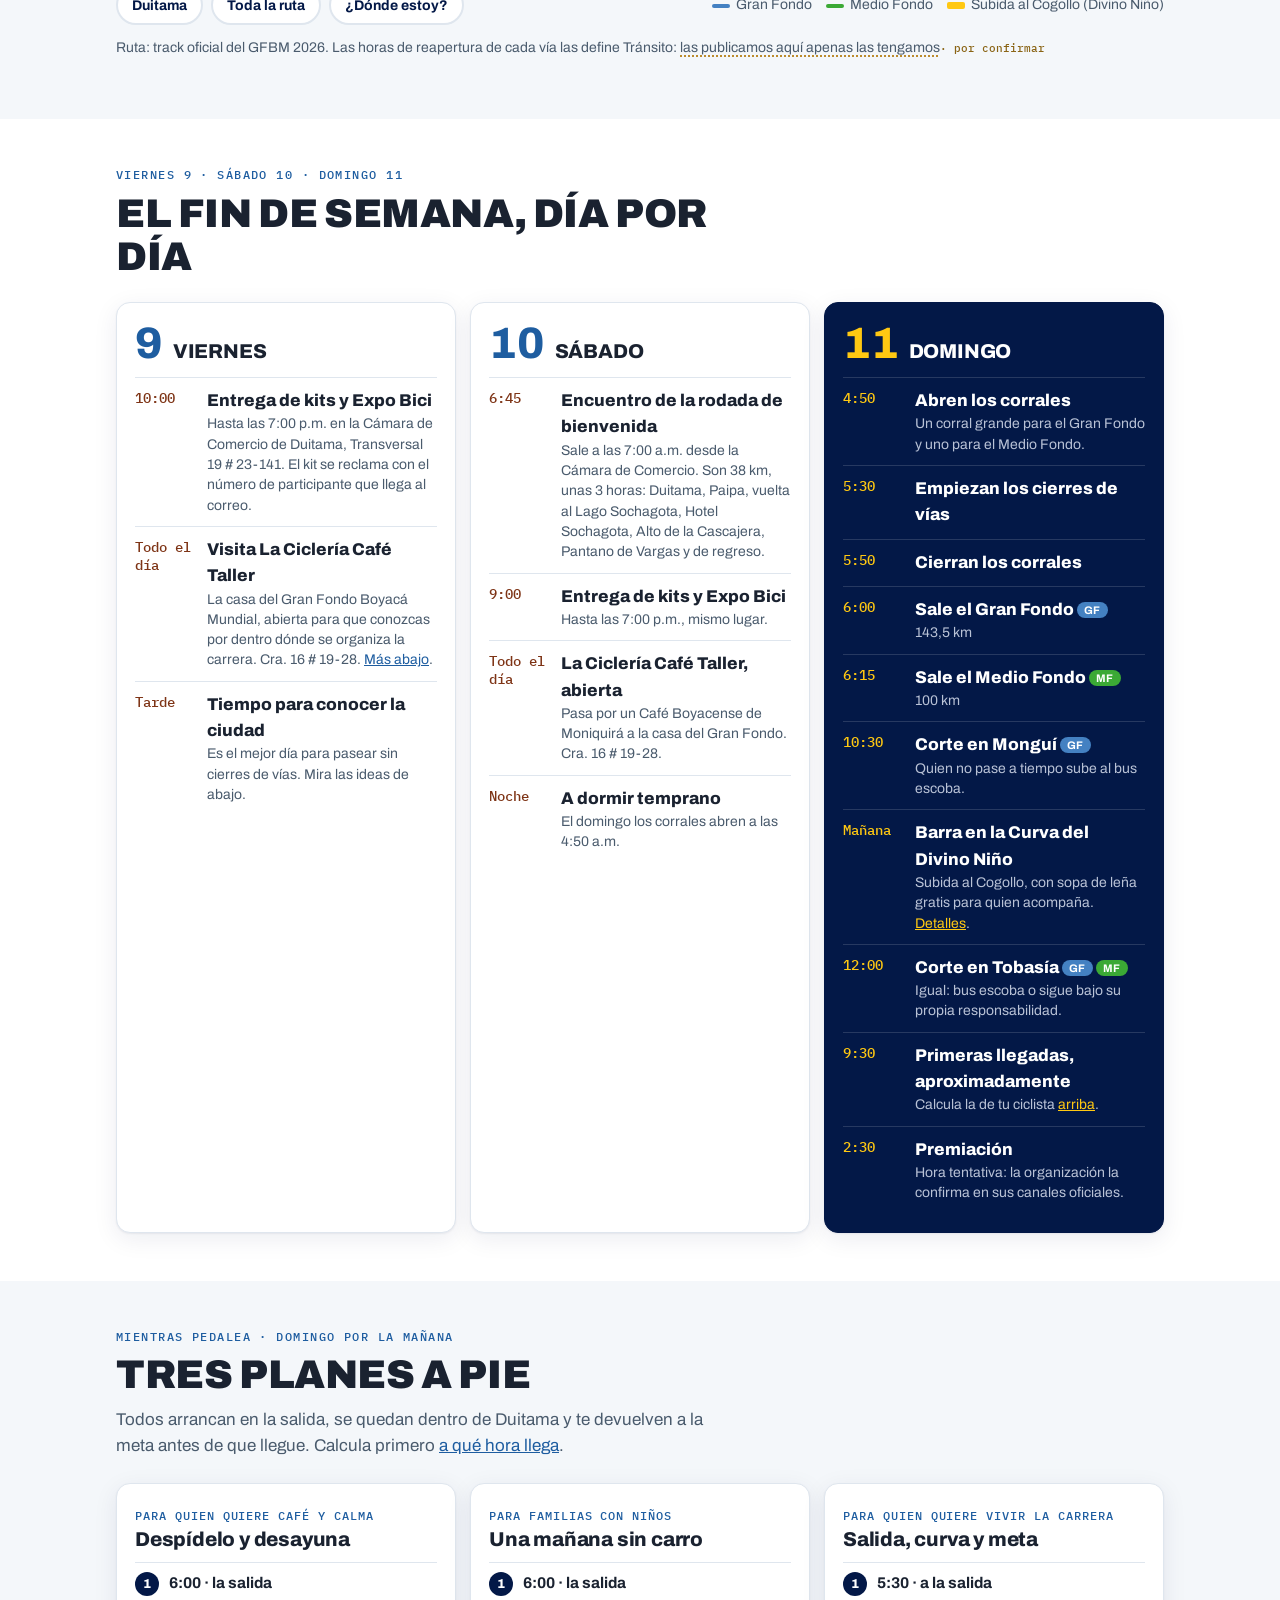
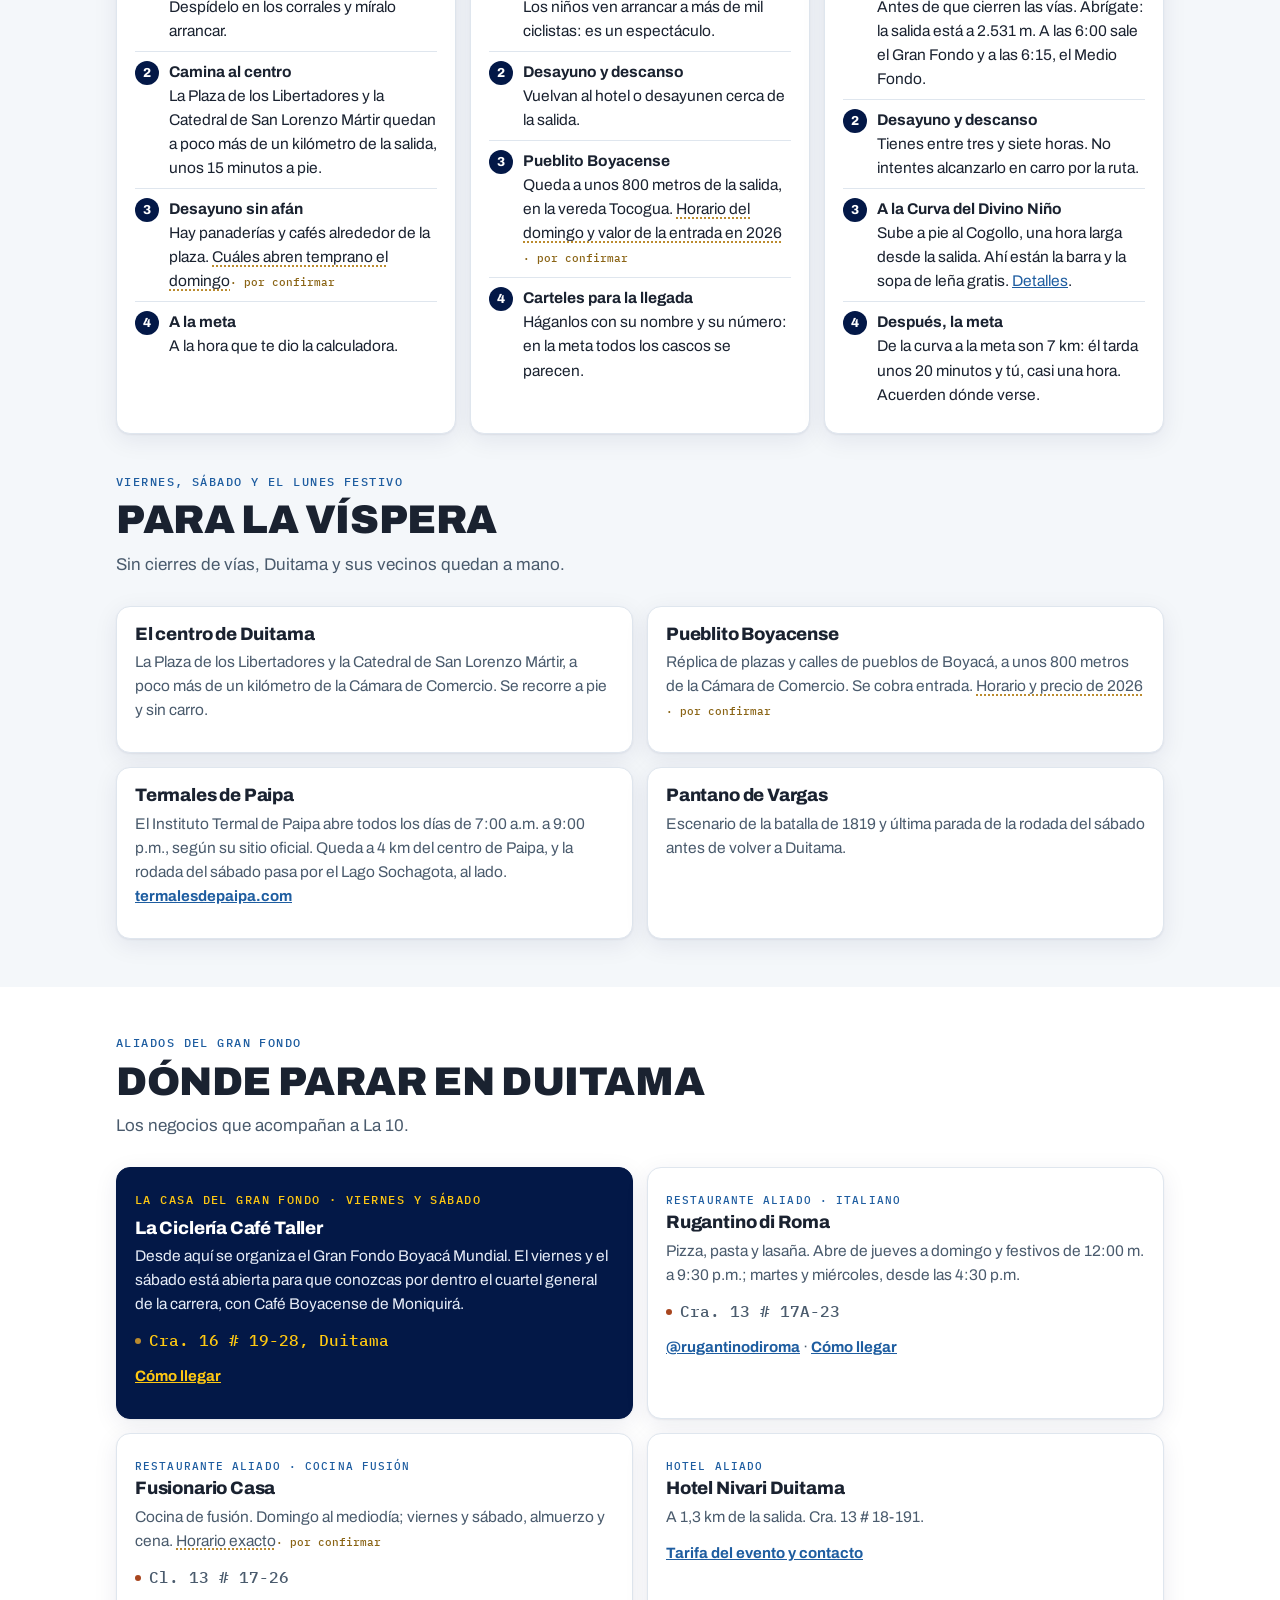
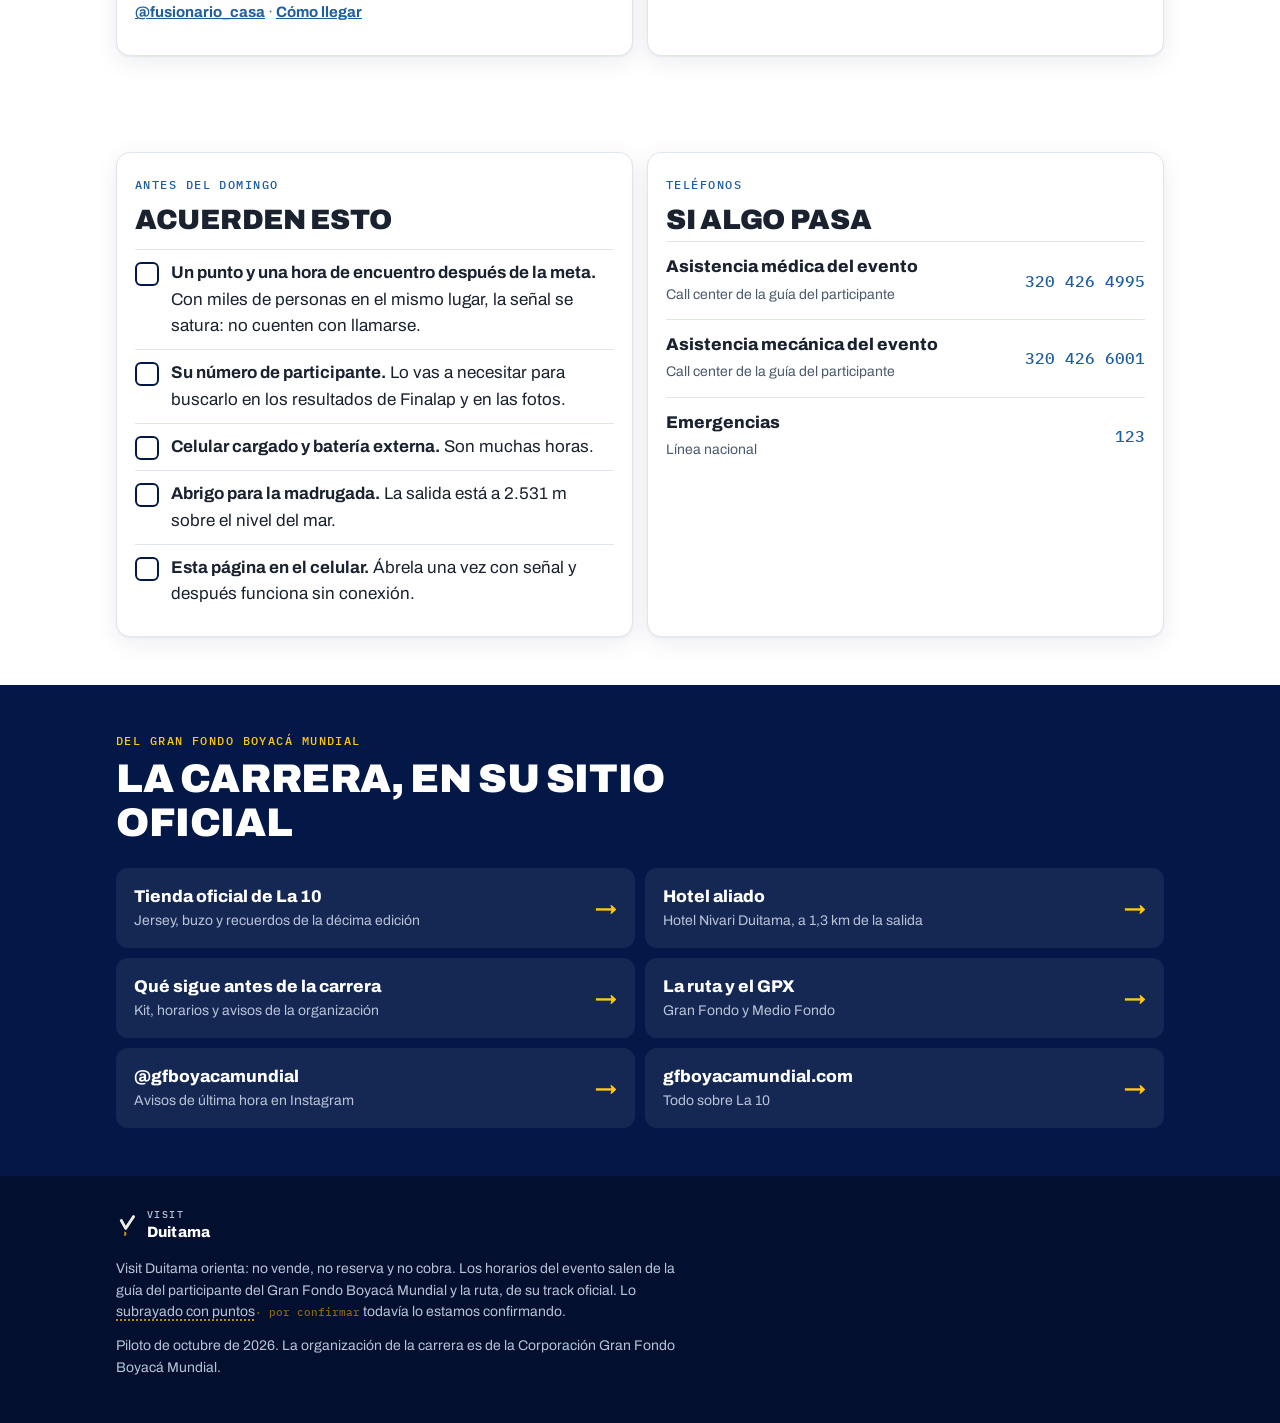
==== commit ae79825b: "Piloto GFBM: la Curva del Divino Niño con su ubicación y Doña María Coordenadas de Sergio: km 136,1 " ====
--- a/sitio/gfbm/index.html
+++ b/sitio/gfbm/index.html
@@ -331,15 +331,15 @@
       <div class="seccion__cabeza">
         <span class="ceja">Domingo 11 · subida al Cogollo</span>
         <h2>Ven a la Curva del Divino Niño</h2>
-        <p>Es la barra del Gran Fondo: la curva se llena de gente que grita y anima a cada ciclista, como en las grandes carreras. Queda en la subida al Cogollo, el último esfuerzo antes de bajar a la meta.</p>
+        <p>Es la barra del Gran Fondo: la curva se llena de gente que grita y anima a cada ciclista, como en las grandes carreras. Queda en la subida al Cogollo, el último esfuerzo antes de bajar a la meta: km 136 del Gran Fondo y km 94 del Medio Fondo.</p>
       </div>
       <div class="curva-grid">
-        <div class="tarjeta"><b>Sopa gratis</b><p>Para todas las personas que acompañan en la curva. Casi siempre es mondongo.</p></div>
+        <div class="tarjeta"><b>Sopa de leña, gratis</b><p>Desde hace más de nueve años, Doña María y su familia hacen la sopa en fogón de leña, a la manera tradicional. Casi siempre es mondongo, y siempre es gratis para quienes acompañan a los participantes.</p></div>
         <div class="tarjeta"><b>Caminata guiada</b><p>Sube a pie con alguien del equipo del Gran Fondo. <span class="pendiente">Hora y punto de encuentro</span></p></div>
-        <div class="tarjeta"><b>Solo a pie</b><p>La subida es parte de la ruta y está cerrada al tráfico. Nada de carro ni moto.</p></div>
-      </div>
-      <p class="hora-curva" id="hora-curva">Calcula <a href="#llegada">arriba</a> a qué hora pasa tu ciclista por la subida al Cogollo.</p>
-      <p class="nota" style="color:#2b2a10">Del Cogollo a la meta hay unos 10 km: primero termina de subir y después baja en descenso controlado. Si lo ves en la curva y quieres recibirlo en la meta, baja apenas pase. <span class="pendiente">Ubicación exacta de la curva en el mapa</span></p>
+        <div class="tarjeta"><b>Solo a pie, y con tiempo</b><p>Son unos 4 km desde la Cámara de Comercio, casi todo en subida (210 m): cuenta con una hora larga. La vía está en carrera: nada de carro ni moto. <a href="https://www.google.com/maps/dir/?api=1&amp;destination=5.857265,-73.025647&amp;travelmode=walking" rel="noopener" data-evento="curva-como-llegar">Cómo llegar</a></p></div>
+      </div>
+      <p class="hora-curva" id="hora-curva">Calcula <a href="#llegada">arriba</a> a qué hora pasa tu ciclista por la curva.</p>
+      <p class="nota" style="color:#2b2a10">Sube temprano: a 32 km/h de promedio, los primeros del Medio Fondo pasarían por la curva hacia las 9:15. De la curva a la meta quedan 7 km, unos 20 minutos para tu ciclista y casi una hora para ti a pie. Escoge dónde lo esperas, o acuerden verse después de la meta.</p>
     </div>
   </section>
 
@@ -374,7 +374,7 @@
         </div>
         <div class="regla">
           <svg viewBox="0 0 24 24" fill="none" stroke="currentColor" stroke-width="2" stroke-linecap="round" stroke-linejoin="round" aria-hidden="true"><path d="M4 20l7-14 3 6 2-3 4 11z"/><path d="M9 20l2-4"/></svg>
-          <div><b>Al Cogollo se sube a pie</b><p>Antes de la meta, la ruta sube al Cogollo y baja en descenso controlado desde el mirador. En la subida está la <a href="#divino-nino">Curva del Divino Niño</a>: ve caminando.</p></div>
+          <div><b>Al Cogollo se sube a pie</b><p>Antes de la meta, la ruta sube al Cogollo y baja en descenso controlado desde el mirador. A mitad de la subida está la <a href="#divino-nino">Curva del Divino Niño</a>: ve caminando.</p></div>
         </div>
       </div>
 
@@ -418,7 +418,7 @@
           <div class="hito"><time>6:00</time><div><b>Sale el Gran Fondo <span class="chip chip--gf">GF</span></b><small>143,5 km</small></div></div>
           <div class="hito"><time>6:15</time><div><b>Sale el Medio Fondo <span class="chip chip--mf">MF</span></b><small>100 km</small></div></div>
           <div class="hito"><time>10:30</time><div><b>Corte en Monguí <span class="chip chip--gf">GF</span></b><small>Quien no pase a tiempo sube al bus escoba.</small></div></div>
-          <div class="hito"><time>Mañana</time><div><b>Barra en la Curva del Divino Niño</b><small>Subida al Cogollo, con sopa gratis para quien acompaña. <a href="#divino-nino" style="color:var(--amarillo)">Detalles</a>.</small></div></div>
+          <div class="hito"><time>Mañana</time><div><b>Barra en la Curva del Divino Niño</b><small>Subida al Cogollo, con sopa de leña gratis para quien acompaña. <a href="#divino-nino" style="color:var(--amarillo)">Detalles</a>.</small></div></div>
           <div class="hito"><time>12:00</time><div><b>Corte en Tobasía <span class="chip chip--gf">GF</span> <span class="chip chip--mf">MF</span></b><small>Igual: bus escoba o sigue bajo su propia responsabilidad.</small></div></div>
           <div class="hito"><time>9:30</time><div><b>Primeras llegadas, aproximadamente</b><small>Calcula la de tu ciclista <a href="#llegada" style="color:var(--amarillo)">arriba</a>.</small></div></div>
           <div class="hito"><time>2:30</time><div><b>Premiación</b><small>Hora tentativa: la organización la confirma en sus canales oficiales.</small></div></div>
@@ -462,8 +462,8 @@
           <ol>
             <li><b>5:30 · a la salida</b>Antes de que cierren las vías. Abrígate: la salida está a 2.531 m. A las 6:00 sale el Gran Fondo y a las 6:15, el Medio Fondo.</li>
             <li><b>Desayuno y descanso</b>Tienes entre tres y siete horas. No intentes alcanzarlo en carro por la ruta.</li>
-            <li><b>A la Curva del Divino Niño</b>Sube a pie a la subida al Cogollo, con sopa gratis y la barra del Gran Fondo. <a href="#divino-nino">Detalles</a>.</li>
-            <li><b>A la meta</b>Del Cogollo a la meta hay unos 10 km: baja apenas pase.</li>
+            <li><b>A la Curva del Divino Niño</b>Sube a pie al Cogollo, una hora larga desde la salida. Ahí están la barra y la sopa de leña gratis. <a href="#divino-nino">Detalles</a>.</li>
+            <li><b>Después, la meta</b>De la curva a la meta son 7 km: él tarda unos 20 minutos y tú, casi una hora. Acuerden dónde verse.</li>
           </ol>
         </article>
       </div>
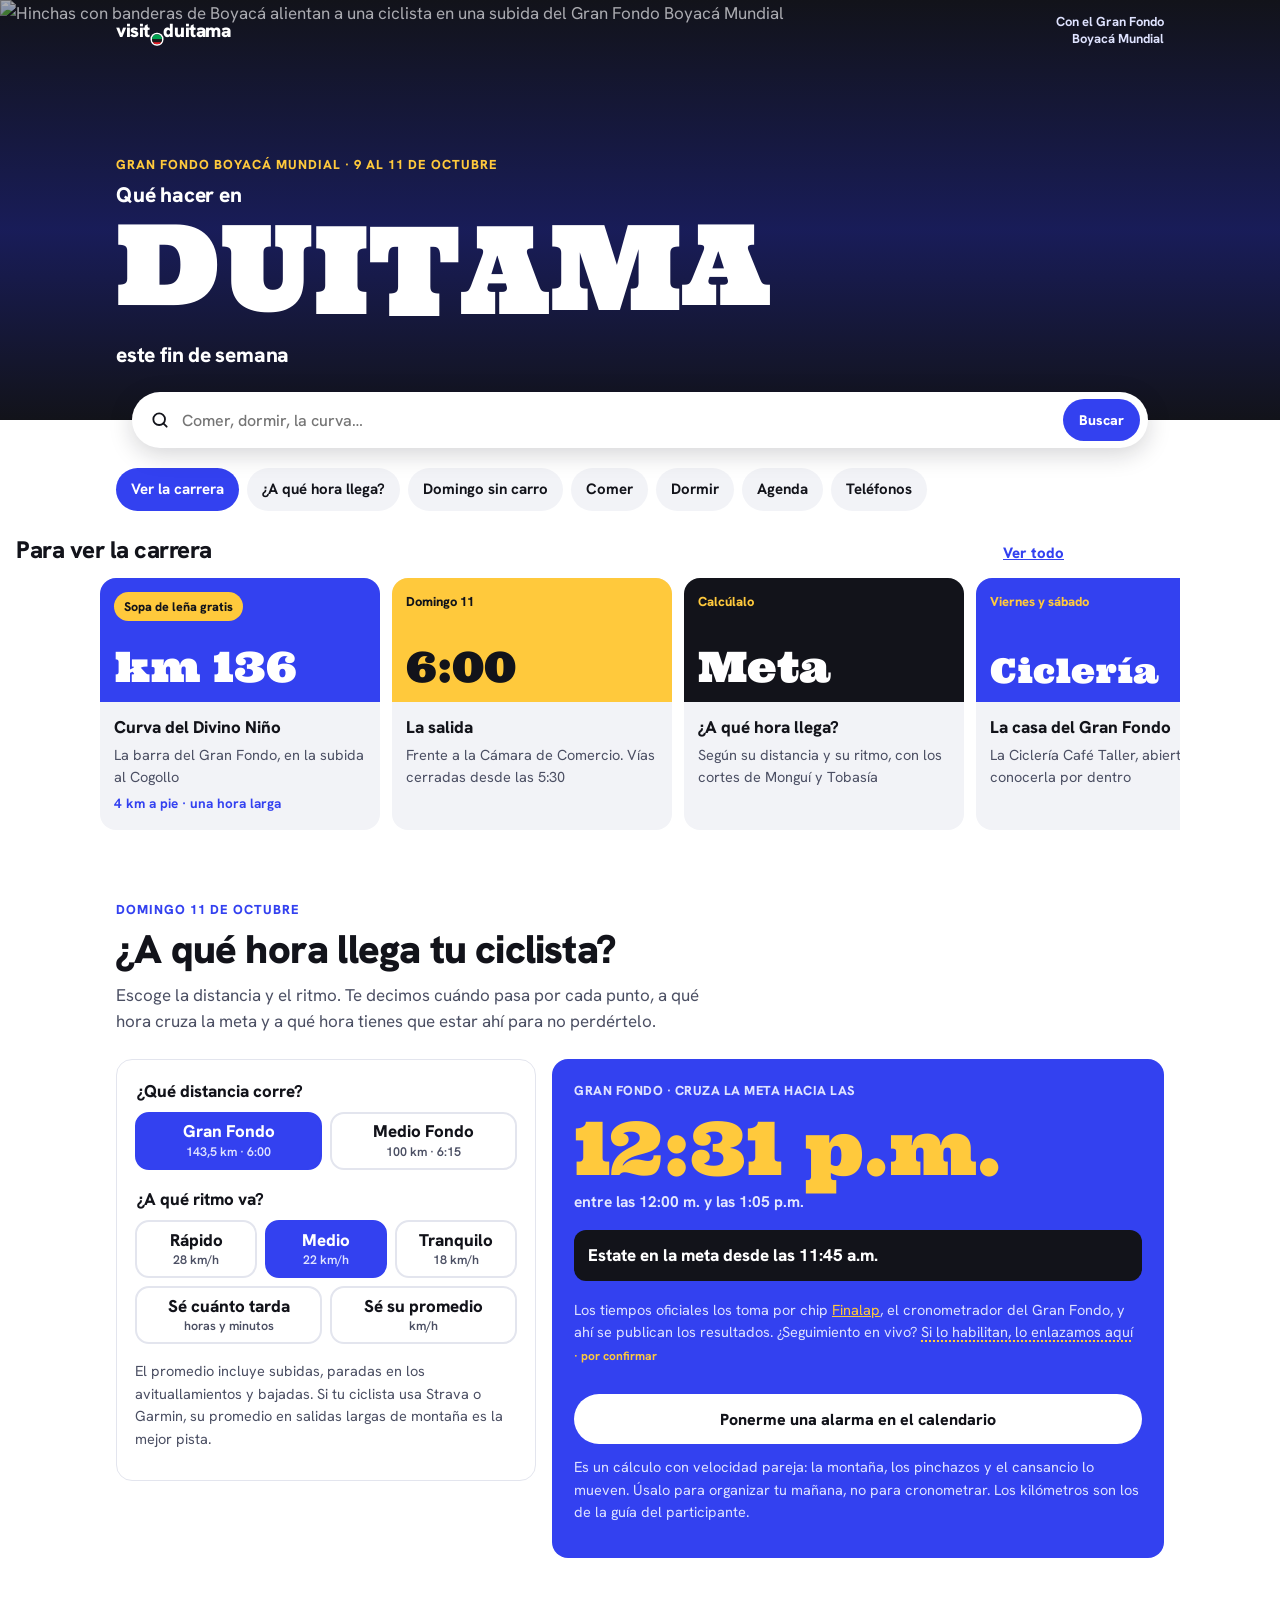
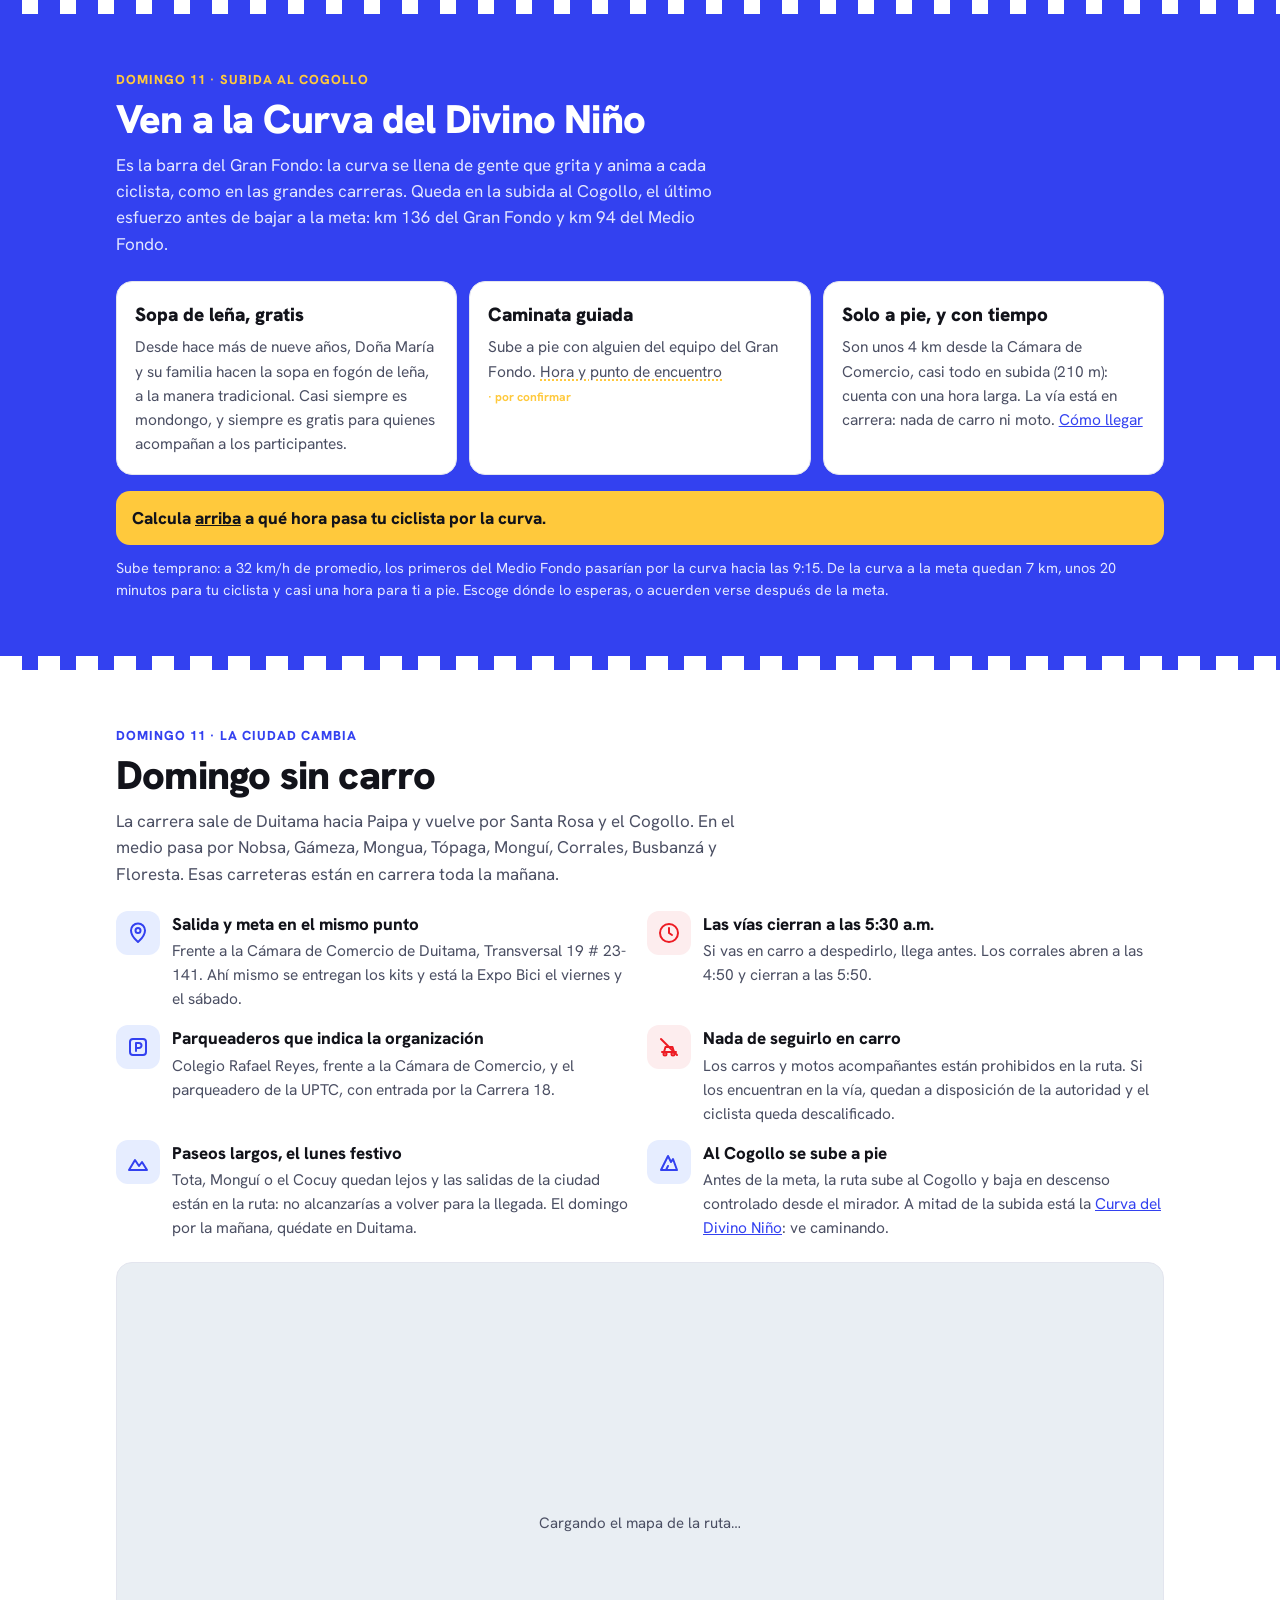
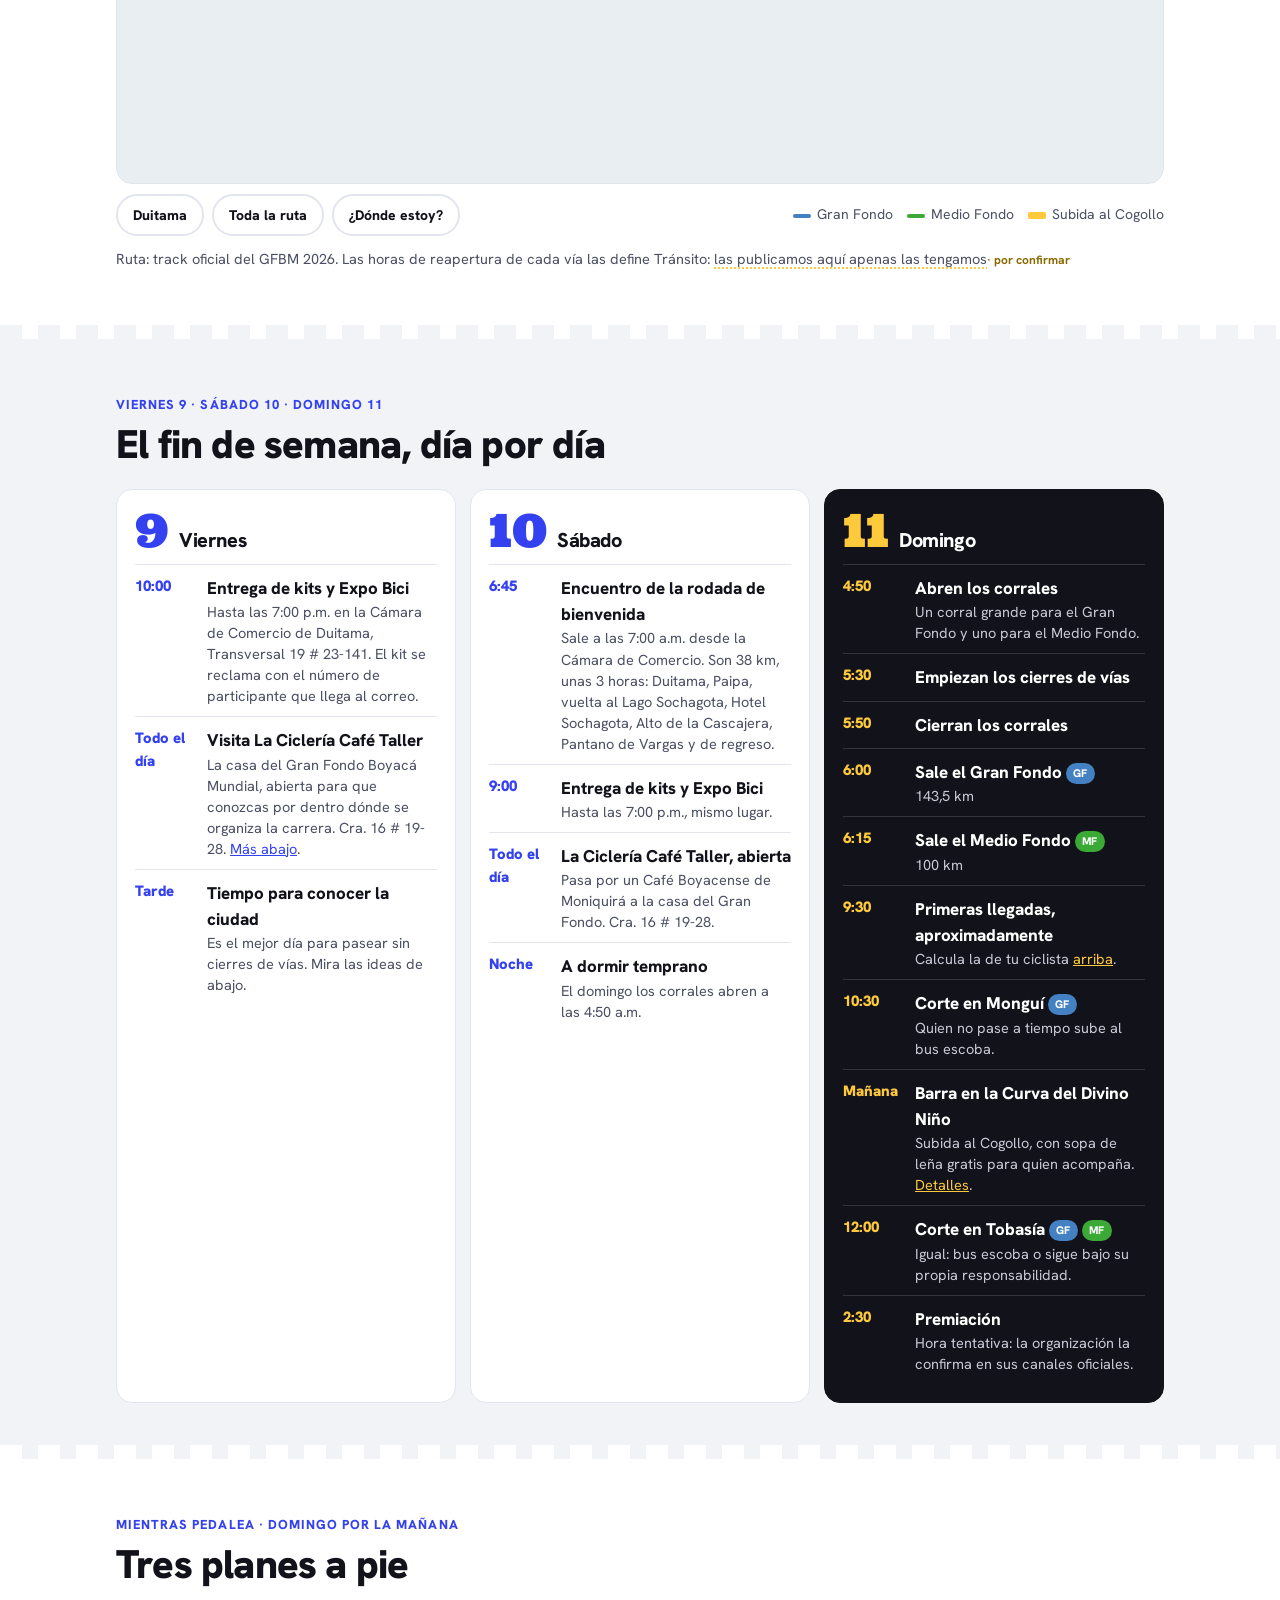
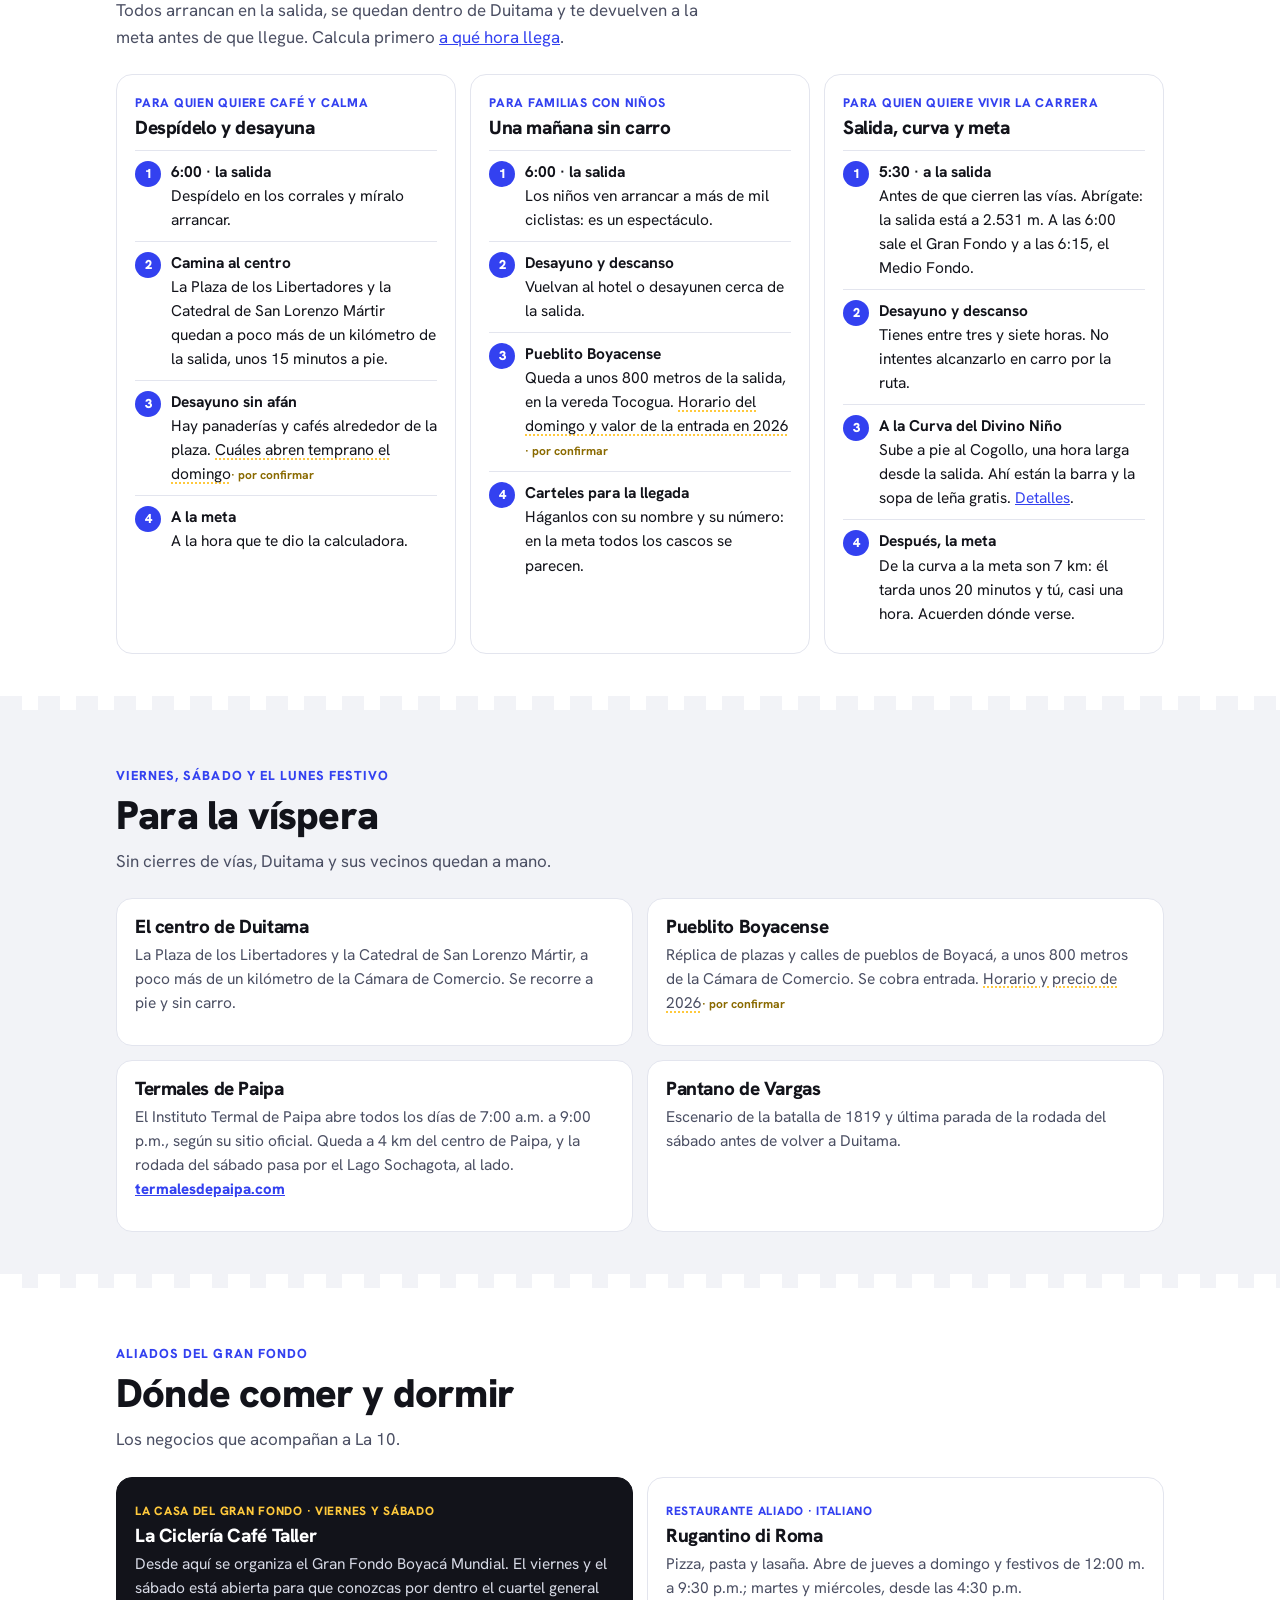
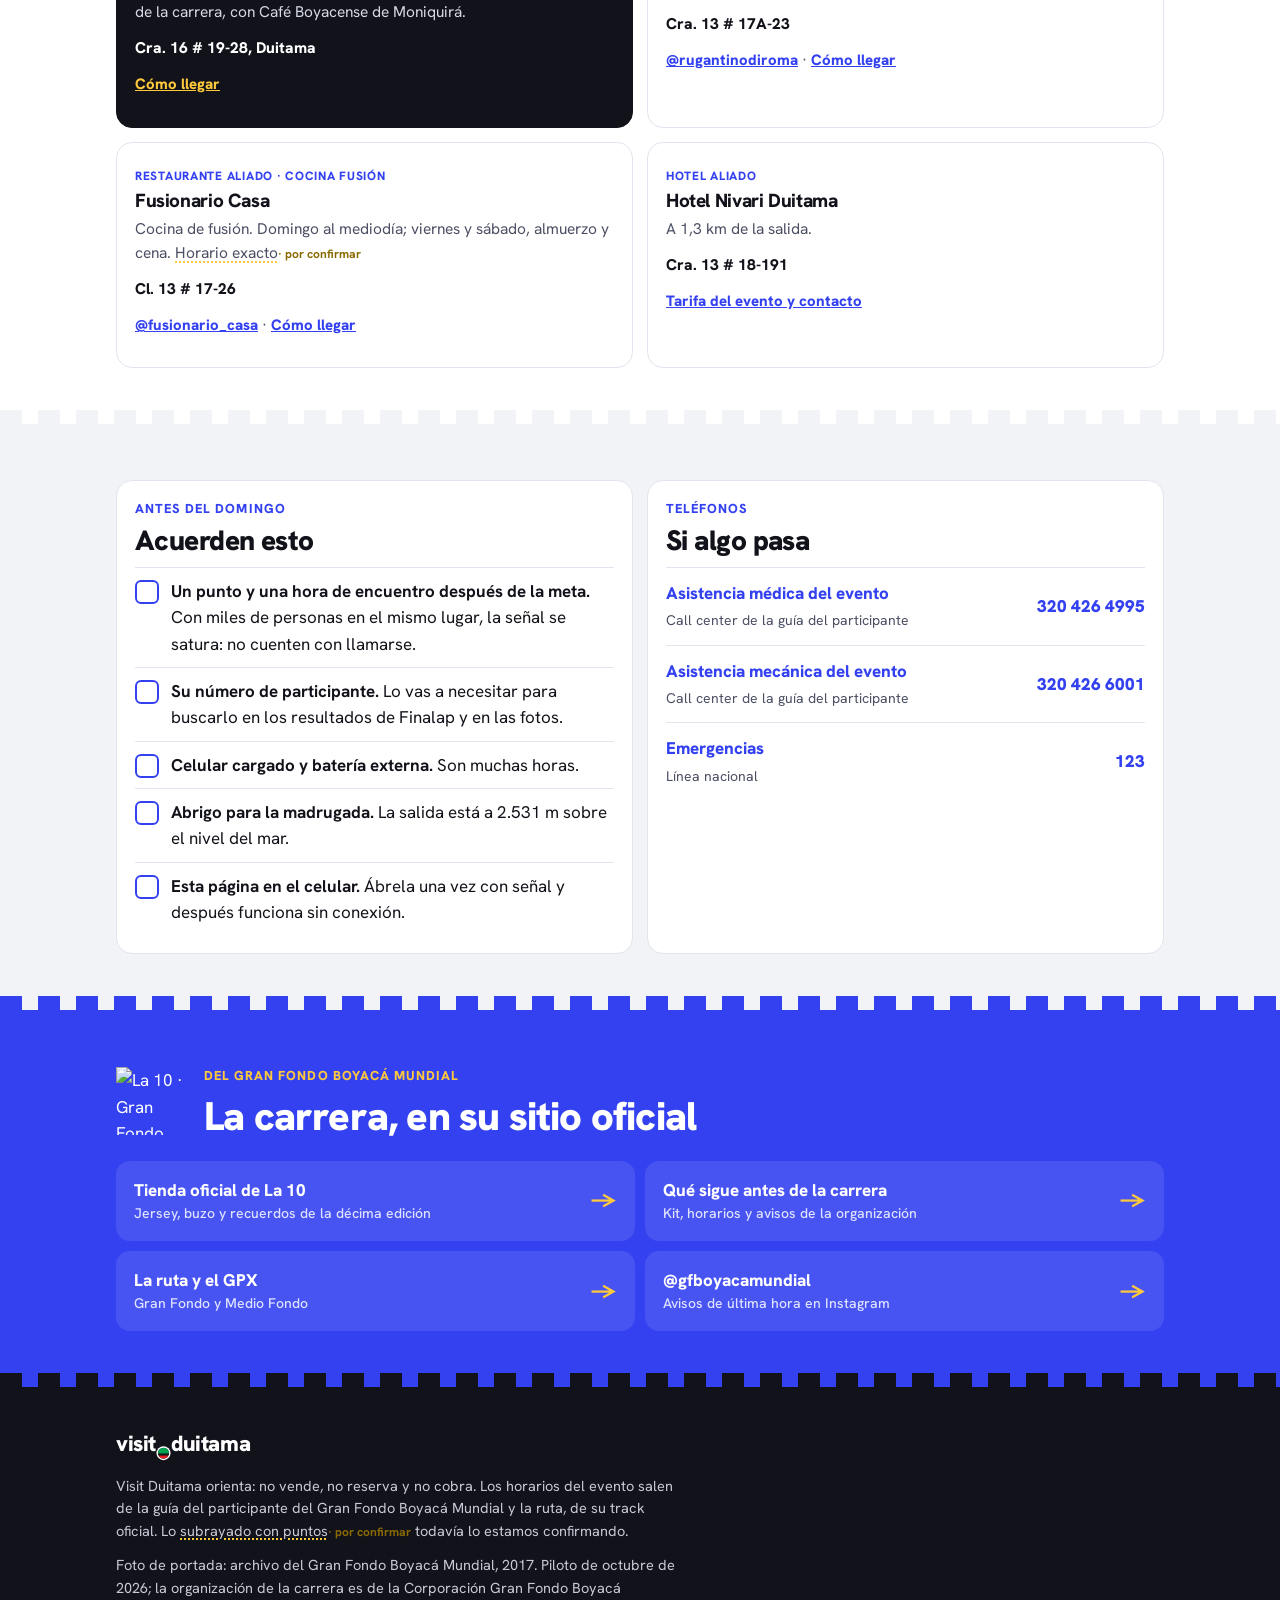
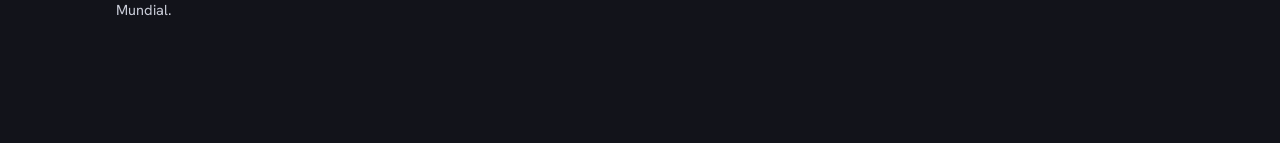
==== commit 58d5c5e8: "Visit Duitama: identidad propia en la guía del Gran Fondo Dirección G escogida por Sergio: foto de p" ====
--- a/sitio/gfbm/index.html
+++ b/sitio/gfbm/index.html
@@ -3,274 +3,400 @@
 <head>
 <meta charset="utf-8">
 <meta name="viewport" content="width=device-width, initial-scale=1, viewport-fit=cover">
-<title>Duitama para quien acompaña · La 10 del Gran Fondo Boyacá Mundial · Visit Duitama</title>
-<meta name="description" content="A qué hora llega tu ciclista, qué calles se cierran el domingo y qué hacer en Duitama mientras corre La 10 del Gran Fondo Boyacá Mundial, del 9 al 11 de octubre de 2026.">
+<title>Qué hacer en Duitama durante el Gran Fondo Boyacá Mundial 2026 · Visit Duitama</title>
+<meta name="description" content="Guía para acompañantes del Gran Fondo Boyacá Mundial, 9 al 11 de octubre de 2026: a qué hora llega tu ciclista, vías cerradas el domingo, la Curva del Divino Niño y dónde comer en Duitama.">
 <link rel="canonical" href="https://visitduitama.com/gfbm/">
-<meta name="theme-color" content="#031847">
+<meta name="theme-color" content="#3341F0">
 <meta property="og:type" content="website">
-<meta property="og:title" content="Tu ciclista corre La 10. Tú tienes Duitama">
-<meta property="og:description" content="A qué hora llega, qué calles se cierran y qué hacer mientras pedalea. Guía para acompañantes del Gran Fondo Boyacá Mundial, 9–11 oct 2026.">
+<meta property="og:site_name" content="Visit Duitama">
+<meta property="og:title" content="Qué hacer en Duitama este fin de semana del Gran Fondo">
+<meta property="og:description" content="A qué hora llega tu ciclista, vías cerradas el domingo, la Curva del Divino Niño con sopa de leña gratis y dónde comer. 9 al 11 de octubre de 2026.">
 <meta property="og:url" content="https://visitduitama.com/gfbm/">
 <meta property="og:image" content="https://visitduitama.com/gfbm/compartir.png">
+<meta property="og:image:width" content="1200">
+<meta property="og:image:height" content="630">
 <meta property="og:locale" content="es_CO">
 <meta name="twitter:card" content="summary_large_image">
 <link rel="icon" href="/favicon.svg" type="image/svg+xml">
 <link rel="manifest" href="/gfbm/manifest.webmanifest">
+<link rel="preload" as="image" href="/gfbm/portada-780.webp" media="(max-width: 719px)" fetchpriority="high">
+<link rel="preload" as="image" href="/gfbm/portada-1600.webp" media="(min-width: 720px)">
 <link rel="preconnect" href="https://fonts.googleapis.com">
 <link rel="preconnect" href="https://fonts.gstatic.com" crossorigin>
-<link href="https://fonts.googleapis.com/css2?family=Archivo:wght@400;500;600;700;800;900&family=IBM+Plex+Mono:wght@400;500&display=swap" rel="stylesheet">
+<link href="https://fonts.googleapis.com/css2?family=Hanken+Grotesk:wght@400;500;700;800;900&family=Ultra&display=swap" rel="stylesheet">
+<script type="application/ld+json">
+{
+  "@context": "https://schema.org",
+  "@graph": [
+    {
+      "@type": "WebPage",
+      "@id": "https://visitduitama.com/gfbm/#pagina",
+      "url": "https://visitduitama.com/gfbm/",
+      "name": "Qué hacer en Duitama durante el Gran Fondo Boyacá Mundial 2026",
+      "inLanguage": "es-CO",
+      "dateModified": "2026-10-03",
+      "isPartOf": { "@type": "WebSite", "name": "Visit Duitama", "url": "https://visitduitama.com/" },
+      "about": { "@id": "https://visitduitama.com/gfbm/#evento" },
+      "primaryImageOfPage": "https://visitduitama.com/gfbm/portada-1600.webp"
+    },
+    {
+      "@type": "SportsEvent",
+      "@id": "https://visitduitama.com/gfbm/#evento",
+      "name": "Gran Fondo Boyacá Mundial 2026 · La 10",
+      "sport": "Ciclismo de ruta",
+      "startDate": "2026-10-11T06:00:00-05:00",
+      "eventStatus": "https://schema.org/EventScheduled",
+      "eventAttendanceMode": "https://schema.org/OfflineEventAttendanceMode",
+      "url": "https://www.gfboyacamundial.com/",
+      "organizer": { "@type": "Organization", "name": "Corporación Gran Fondo Boyacá Mundial", "url": "https://www.gfboyacamundial.com/" },
+      "location": {
+        "@type": "Place",
+        "name": "Cámara de Comercio de Duitama",
+        "address": { "@type": "PostalAddress", "streetAddress": "Transversal 19 # 23-141", "addressLocality": "Duitama", "addressRegion": "Boyacá", "addressCountry": "CO" },
+        "geo": { "@type": "GeoCoordinates", "latitude": 5.82938, "longitude": -73.0249 }
+      }
+    },
+    {
+      "@type": "TouristDestination",
+      "name": "Duitama",
+      "alternateName": ["La Perla de Boyacá", "Capital Cívica de Boyacá"],
+      "geo": { "@type": "GeoCoordinates", "latitude": 5.82775, "longitude": -73.03391 },
+      "containedInPlace": { "@type": "AdministrativeArea", "name": "Boyacá, Colombia" },
+      "includesAttraction": [
+        { "@type": "TouristAttraction", "name": "Curva del Divino Niño", "description": "Punto de la subida al Cogollo donde se reúne la barra del Gran Fondo Boyacá Mundial, con sopa de leña gratis para los acompañantes.", "geo": { "@type": "GeoCoordinates", "latitude": 5.857265, "longitude": -73.025647 } },
+        { "@type": "TouristAttraction", "name": "Pueblito Boyacense", "geo": { "@type": "GeoCoordinates", "latitude": 5.82535, "longitude": -73.0187 } },
+        { "@type": "TouristAttraction", "name": "Plaza de los Libertadores", "geo": { "@type": "GeoCoordinates", "latitude": 5.82775, "longitude": -73.03391 } }
+      ]
+    },
+    {
+      "@type": "ItemList",
+      "name": "Aliados del Gran Fondo en Duitama",
+      "itemListElement": [
+        { "@type": "ListItem", "position": 1, "item": { "@type": "CafeOrCoffeeShop", "name": "La Ciclería Café Taller", "address": { "@type": "PostalAddress", "streetAddress": "Cra. 16 # 19-28", "addressLocality": "Duitama", "addressCountry": "CO" } } },
+        { "@type": "ListItem", "position": 2, "item": { "@type": "Restaurant", "name": "Rugantino di Roma", "servesCuisine": "Italiana", "address": { "@type": "PostalAddress", "streetAddress": "Cra. 13 # 17A-23", "addressLocality": "Duitama", "addressCountry": "CO" }, "sameAs": "https://www.instagram.com/rugantinodiroma/" } },
+        { "@type": "ListItem", "position": 3, "item": { "@type": "Restaurant", "name": "Fusionario Casa", "servesCuisine": "Fusión", "address": { "@type": "PostalAddress", "streetAddress": "Cl. 13 # 17-26", "addressLocality": "Duitama", "addressCountry": "CO" }, "sameAs": "https://www.instagram.com/fusionario_casa/" } },
+        { "@type": "ListItem", "position": 4, "item": { "@type": "Hotel", "name": "Hotel Nivari Duitama", "address": { "@type": "PostalAddress", "streetAddress": "Cra. 13 # 18-191", "addressLocality": "Duitama", "addressCountry": "CO" } } }
+      ]
+    }
+  ]
+}
+</script>
 <style>
-/* Visit Duitama × GFBM — piloto del fin de semana de La 10.
-   Paleta y tipografía del GFBM (src/styles/global.css del repo gfbm) para que
-   el acompañante reconozca el evento; el isotipo y el punto de dato son de
-   Visit Duitama (BRIEF.md §3.3–3.4). Ver docs/PILOTO-GFBM-2026.md. */
+/* Visit Duitama · identidad G (3 oct 2026): ultramar + maíz, Hanken Grotesk
+   para leer y Ultra solo para el letrero y las cifras grandes. La bandera de
+   Duitama (verde, negro y rojo) aparece solo como punto y como pin; las
+   almenas de la torre del escudo separan secciones. Ver docs/PILOTO-GFBM-2026.md. */
 :root{
-  --noche:#031847; --azul-profundo:#05256d; --azul-medio:#1e5da0; --azul-claro:#0894cc;
-  --amarillo:#ffc812; --amarillo-acento:#f7e700; --rojo:#f20c0c;
+  --ultramar:#3341F0; --ultramar-700:#272CCF; --ultramar-100:#E6EDFF; --ultramar-50:#F4F7FF;
+  --maiz:#FFC93C; --tinta:#12131A; --apagado:#4B4F63; --borde:#E3E5EE; --suave:#F2F3F7; --blanco:#fff;
+  --alerta:#ED1C24; --alerta-texto:#A3121A; --alerta-fondo:#FDEDEE;
+  --pendiente:#8A6A00;
   --gf:#4481c2; --mf:#3ba935;
-  --texto:#1a2230; --texto-suave:#4a5b6d; --texto-inv:#fff; --texto-inv-suave:#b9c2d6;
-  --fondo:#fff; --fondo-alt:#f4f7fa; --borde:#dfe6ee;
-  --teja:#A8461F; --teja-profunda:#7E3416; --ruana:#BB8B2E; --ruana-texto:#8A6415;
-  --radio:14px;
-  --sombra:0 1px 2px rgba(3,24,71,.06),0 6px 24px rgba(3,24,71,.08);
-  --ancho:1080px;
+  --b-verde:#01A350; --b-negro:#1A1A1A; --b-rojo:#ED1C24;
+  --letrero:Ultra,"Rockwell Extra Bold",Georgia,serif;
+  --texto:"Hanken Grotesk",system-ui,-apple-system,"Segoe UI",sans-serif;
+  --radio:16px; --ancho:1080px;
 }
 *{box-sizing:border-box}
-html{-webkit-text-size-adjust:100%;scroll-behavior:smooth;scroll-padding-top:64px}
-body{margin:0;background:var(--fondo);color:var(--texto);font:400 17px/1.55 Archivo,system-ui,-apple-system,"Segoe UI",sans-serif}
+html{-webkit-text-size-adjust:100%;scroll-behavior:smooth;scroll-padding-top:16px}
+body{margin:0;background:var(--blanco);color:var(--tinta);font:400 17px/1.55 var(--texto)}
 img,svg{max-width:100%}
-a{color:var(--azul-medio)}
-a:focus-visible,button:focus-visible,input:focus-visible{outline:3px solid var(--azul-claro);outline-offset:2px}
+a{color:var(--ultramar)}
+a:focus-visible,button:focus-visible,input:focus-visible,label:focus-within{outline:3px solid var(--maiz);outline-offset:2px}
 .envoltura{max-width:var(--ancho);margin:0 auto;padding:0 16px}
-h1,h2,h3{font-weight:900;line-height:1.08;letter-spacing:-.01em;margin:0}
-h2{font-size:clamp(28px,6vw,40px);text-transform:uppercase}
-h3{font-size:20px;font-weight:800}
+h1,h2,h3{line-height:1.05;letter-spacing:-.02em;margin:0;text-wrap:balance}
+h2{font-weight:900;font-size:clamp(28px,7vw,40px)}
+h3{font-weight:800;font-size:19px}
 p{margin:0 0 12px}
-.ceja{font:500 12px/1.4 "IBM Plex Mono",ui-monospace,monospace;letter-spacing:.12em;text-transform:uppercase}
-
-/* Dato verificable: la firma de Visit Duitama */
-.dato{font:500 14px/1.4 "IBM Plex Mono",ui-monospace,monospace;color:var(--teja-profunda);display:inline-flex;align-items:baseline;gap:8px}
-.dato::before{content:"";width:6px;height:6px;border-radius:50%;background:var(--teja);flex-shrink:0;transform:translateY(-2px)}
-.oscuro .dato{color:var(--amarillo)}
-.oscuro .dato::before{background:var(--ruana)}
-/* Dato por confirmar: subrayado punteado Ruana (docs/PENDING-FACTS.md) */
-.pendiente{text-decoration:underline dotted var(--ruana) 2px;text-underline-offset:3px}
-.pendiente::after{content:" · por confirmar";font:500 11px "IBM Plex Mono",monospace;color:var(--ruana-texto);text-decoration:none;display:inline-block}
-.oscuro .pendiente::after{color:var(--ruana)}
-
-/* Cabecera */
-.cabecera{position:sticky;top:0;z-index:50;background:var(--noche);color:#fff;border-bottom:1px solid rgba(255,255,255,.08)}
-.cabecera .envoltura{display:flex;align-items:center;gap:12px;height:56px}
-.marca{display:flex;align-items:center;gap:9px;color:#fff;text-decoration:none;flex-shrink:0}
-.marca svg{width:22px;height:24px}
-.marca b{font-weight:800;font-size:15px;letter-spacing:.01em}
-.marca small{display:block;font:500 10px "IBM Plex Mono",monospace;letter-spacing:.14em;color:var(--texto-inv-suave);text-transform:uppercase}
-.atajos{display:flex;gap:6px;overflow-x:auto;min-width:0;scrollbar-width:none;margin-left:auto;padding:4px 0}
-.atajos::-webkit-scrollbar{display:none}
-.atajos a{flex-shrink:0;color:#fff;text-decoration:none;font-weight:700;font-size:13px;padding:7px 11px;border-radius:999px;background:rgba(255,255,255,.08)}
-.atajos a:hover{background:rgba(255,255,255,.16)}
-
-/* Héroe */
-.heroe{background:radial-gradient(120% 90% at 85% 0%,#0b3a8f 0%,var(--noche) 55%);color:#fff;padding:36px 0 40px;position:relative;overflow:hidden}
-.heroe::after{content:"";position:absolute;right:-60px;bottom:-30px;width:280px;height:8px;background:linear-gradient(90deg,var(--mf) 0 25%,var(--gf) 25% 50%,var(--amarillo) 50% 75%,var(--rojo) 75%);transform:skewX(-30deg);opacity:.9}
-.heroe .ceja{color:var(--amarillo);display:block}
-.heroe__la10{position:absolute;top:24px;right:16px;width:76px;height:auto}
-@media (min-width:720px){.heroe__la10{width:120px;right:max(16px,calc((100vw - var(--ancho))/2 + 16px))}}
-.heroe .ceja,.heroe h1{padding-right:84px}
-@media (min-width:720px){.heroe .ceja,.heroe h1{padding-right:0}}
-.heroe h1{font-size:clamp(38px,10vw,72px);text-transform:uppercase;margin:12px 0 14px;max-width:14ch}
-.heroe h1 em{font-style:normal;color:var(--amarillo)}
-.heroe .entrada{font-size:19px;color:#e6ecf7;max-width:36ch}
-.botones{display:flex;flex-wrap:wrap;gap:10px;margin:22px 0 24px}
-.btn{display:inline-flex;align-items:center;justify-content:center;gap:8px;min-height:48px;padding:12px 18px;border-radius:999px;font:800 16px Archivo,sans-serif;text-decoration:none;border:0;cursor:pointer}
-.btn--amarillo{background:var(--amarillo);color:var(--noche)}
-.btn--amarillo:hover{background:var(--amarillo-acento)}
-.btn--borde{background:transparent;color:#fff;box-shadow:inset 0 0 0 2px rgba(255,255,255,.5)}
-.btn--borde:hover{box-shadow:inset 0 0 0 2px #fff}
-.datos-heroe{display:grid;gap:8px;margin:0;padding:0;list-style:none}
-@media (min-width:720px){.datos-heroe{grid-template-columns:repeat(3,auto);justify-content:start;column-gap:28px}}
+.ceja{display:block;font-weight:800;font-size:13px;letter-spacing:.08em;text-transform:uppercase}
+.cifra{font-family:var(--letrero);font-weight:400;letter-spacing:0}
+
+/* El punto con la bandera de Duitama */
+.punto{display:inline-flex;flex-direction:column;width:.5em;height:.5em;border-radius:50%;overflow:hidden;margin:0 .1em;transform:translateY(.12em);box-shadow:0 0 0 1.5px currentColor}
+.punto i{display:block}
+.punto i:nth-child(1){flex:2;background:var(--b-verde)} .punto i:nth-child(2){flex:1;background:var(--b-negro)} .punto i:nth-child(3){flex:1;background:var(--b-rojo)}
+.marca{display:inline-flex;align-items:baseline;font-weight:900;font-size:19px;letter-spacing:-.02em;color:inherit;text-decoration:none}
+
+/* Dato por confirmar */
+.pendiente{text-decoration:underline dotted var(--maiz) 2px;text-underline-offset:3px}
+.pendiente::after{content:" · por confirmar";font-weight:700;font-size:12px;color:var(--pendiente);text-decoration:none;display:inline-block}
+.oscuro .pendiente::after{color:var(--maiz)}
+
+/* Almenas: el remate de la torre del escudo, como borde de sección */
+.almenas{position:relative}
+.almenas::before{content:"";position:absolute;left:0;right:0;top:-14px;height:14px;background:repeating-linear-gradient(90deg,var(--fondo-sec) 0 22px,transparent 22px 38px)}
+
+/* Portada */
+.portada{position:relative;min-height:420px;background:var(--tinta);color:#fff;display:flex;flex-direction:column;justify-content:space-between}
+.portada picture,.portada img.foto{position:absolute;inset:0;width:100%;height:100%}
+.portada img.foto{object-fit:cover;object-position:50% 55%}
+.portada::after{content:"";position:absolute;inset:0;background:linear-gradient(180deg,rgba(18,19,26,.35) 0%,rgba(30,36,140,.55) 55%,rgba(18,19,26,.8) 100%)}
+.portada > *:not(picture){position:relative;z-index:1}
+.portada__barra{display:flex;justify-content:space-between;align-items:center;padding:14px 16px 0;max-width:var(--ancho);margin:0 auto;width:100%}
+.portada__con{font-weight:700;font-size:13px;color:#dfe3ff;text-align:right;line-height:1.3}
+.portada__texto{padding:0 16px 54px;max-width:var(--ancho);margin:0 auto;width:100%}
+.portada .ceja{color:var(--maiz);margin-bottom:8px}
+.portada h1{display:flex;flex-direction:column;gap:2px;font-weight:800}
+.portada h1 .linea{font-size:21px;letter-spacing:-.01em}
+.letrero{display:flex;align-items:flex-start;font-family:var(--letrero);font-weight:400;font-size:clamp(50px,14.5vw,112px);line-height:1;height:1.2em;letter-spacing:0}
+.letrero span{display:inline-block;transform-origin:top}
+.letrero span:nth-child(2),.letrero span:nth-child(6){transform:scaleY(1.05)}
+.letrero span:nth-child(3),.letrero span:nth-child(5){transform:scaleY(1.09)}
+.letrero span:nth-child(4){transform:scaleY(1.11)}
+
+/* Buscador */
+.buscador{position:relative;z-index:5;margin:-28px auto 0;max-width:calc(var(--ancho) - 32px);padding:0 16px}
+.buscador form{display:flex;align-items:center;gap:10px;background:#fff;border-radius:999px;box-shadow:0 6px 24px rgba(18,19,26,.18);padding:0 8px 0 18px;height:56px}
+.buscador input{flex:1;min-width:0;border:0;outline:none;font:500 16px var(--texto);color:var(--tinta);background:transparent}
+.buscador button{border:0;background:var(--ultramar);color:#fff;font:800 14px var(--texto);border-radius:999px;padding:10px 16px;cursor:pointer;min-height:42px}
+.resultados{list-style:none;margin:8px 0 0;padding:6px;background:#fff;border-radius:16px;box-shadow:0 6px 24px rgba(18,19,26,.14)}
+.resultados a{display:flex;justify-content:space-between;gap:12px;padding:12px;border-radius:10px;text-decoration:none;color:var(--tinta);font-weight:700}
+.resultados a:hover,.resultados a:focus{background:var(--suave)}
+.resultados small{color:var(--apagado);font-weight:500}
+.sr{position:absolute;width:1px;height:1px;overflow:hidden;clip:rect(0 0 0 0);white-space:nowrap}
+
+/* Categorías y tarjetas del inicio */
+.inicio{padding:18px 0 8px}
+.chips{display:flex;gap:8px;overflow-x:auto;scrollbar-width:none;padding:2px 16px 4px;margin:0 auto;max-width:var(--ancho)}
+.chips::-webkit-scrollbar{display:none}
+.chips a{flex-shrink:0;padding:10px 15px;border-radius:999px;background:var(--suave);color:var(--tinta);font-weight:700;font-size:15px;text-decoration:none}
+.chips a.activo{background:var(--ultramar);color:#fff}
+.carrusel-cabeza{display:flex;justify-content:space-between;align-items:baseline;margin:22px 0 12px}
+.carrusel-cabeza h2{font-size:24px;font-weight:800}
+.carrusel{display:flex;gap:12px;overflow-x:auto;scroll-snap-type:x mandatory;scrollbar-width:none;padding:0 16px 6px;margin:0 auto;max-width:var(--ancho)}
+.carrusel::-webkit-scrollbar{display:none}
+.tarjeta-c{flex:0 0 min(78vw,280px);scroll-snap-align:start;border-radius:var(--radio);overflow:hidden;background:var(--suave);color:var(--tinta);text-decoration:none;display:flex;flex-direction:column}
+.tarjeta-c__cara{height:124px;padding:14px;display:flex;flex-direction:column;justify-content:space-between;align-items:flex-start}
+.tarjeta-c__cara .cifra{font-size:42px;line-height:1}
+.tarjeta-c__cuerpo{padding:12px 14px 16px;display:flex;flex-direction:column;gap:4px}
+.tarjeta-c__cuerpo b{font-weight:800;font-size:17px}
+.tarjeta-c__cuerpo span{font-size:14.5px;color:var(--apagado)}
+.tarjeta-c__cuerpo em{font-style:normal;font-weight:700;font-size:13.5px;color:var(--ultramar)}
+.cara--ultramar{background:var(--ultramar);color:#fff}
+.cara--maiz{background:var(--maiz);color:var(--tinta)}
+.cara--tinta{background:var(--tinta);color:#fff}
+.etiqueta-gratis{background:var(--maiz);color:var(--tinta);font-weight:800;font-size:12.5px;padding:5px 10px;border-radius:999px}
 
 /* Secciones */
-.seccion{padding:48px 0}
-.seccion--alt{background:var(--fondo-alt)}
-.seccion__cabeza{margin-bottom:24px;max-width:60ch}
-.seccion__cabeza .ceja{color:var(--azul-medio);display:block;margin-bottom:8px}
-.seccion__cabeza p{color:var(--texto-suave);margin-top:10px}
-.tarjeta{background:#fff;border:1px solid var(--borde);border-radius:var(--radio);padding:18px;box-shadow:var(--sombra)}
+.seccion{padding:56px 0}
+.seccion--suave{--fondo-sec:var(--suave);background:var(--suave)}
+.seccion--blanca{--fondo-sec:var(--blanco);background:var(--blanco)}
+.seccion--ultramar{--fondo-sec:var(--ultramar);background:var(--ultramar);color:#fff}
+.seccion--tinta{--fondo-sec:var(--tinta);background:var(--tinta);color:#fff}
+.seccion__cabeza{margin-bottom:24px;max-width:62ch}
+.seccion__cabeza .ceja{color:var(--ultramar);margin-bottom:8px}
+.seccion__cabeza p{color:var(--apagado);margin-top:12px}
+.seccion--ultramar .seccion__cabeza .ceja,.seccion--tinta .seccion__cabeza .ceja{color:var(--maiz)}
+.seccion--ultramar .seccion__cabeza p,.seccion--tinta .seccion__cabeza p{color:#e3e7ff}
+.seccion--ultramar a,.seccion--tinta a{color:var(--maiz)}
+.tarjeta{background:#fff;border:1px solid var(--borde);border-radius:var(--radio);padding:18px;color:var(--tinta)}
+.tarjeta a{color:var(--ultramar)}
+.nota{font-size:14.5px;color:var(--apagado);margin-top:12px}
+
+/* Calculadora */
+.calc{display:grid;grid-template-columns:minmax(0,1fr);gap:16px}
+@media (min-width:860px){.calc{grid-template-columns:minmax(300px,420px) minmax(0,1fr);align-items:start}}
+fieldset{border:0;margin:0 0 16px;padding:0}
+legend{font-weight:800;margin-bottom:8px}
+.segmento{display:grid;grid-template-columns:repeat(2,minmax(0,1fr));gap:8px}
+.segmento--3{grid-template-columns:repeat(3,minmax(0,1fr))}
+.segmento input{position:absolute;opacity:0;pointer-events:none}
+.segmento label{display:flex;flex-direction:column;align-items:center;justify-content:center;text-align:center;min-height:58px;padding:8px 6px;border-radius:14px;border:2px solid var(--borde);background:#fff;cursor:pointer;font-weight:800;line-height:1.15}
+.segmento label small{font-weight:600;font-size:12.5px;color:var(--apagado);margin-top:3px}
+.segmento input:checked+label{border-color:var(--ultramar);background:var(--ultramar);color:#fff}
+.segmento input:checked+label small{color:#dfe3ff}
+.segmento input:focus-visible+label{outline:3px solid var(--maiz);outline-offset:2px}
+.horas{display:none;gap:8px;align-items:center;margin-top:10px;font-weight:700}
+.horas.visible{display:flex}
+.horas input{width:76px;min-height:48px;font:800 18px var(--texto);padding:8px;border:2px solid var(--borde);border-radius:12px;text-align:center}
+.resultado{background:var(--ultramar);color:#fff;border-radius:var(--radio);padding:22px}
+.resultado .ceja{color:#dfe3ff;letter-spacing:.04em}
+.resultado__hora{font-family:var(--letrero);font-size:clamp(46px,13vw,74px);line-height:1.05;color:var(--maiz);margin:8px 0 4px}
+.resultado__rango{font-weight:700;font-size:15.5px;color:#e3e7ff}
+.resultado__estar{margin:16px 0 0;padding:12px 14px;border-radius:12px;background:var(--tinta);font-weight:800}
+.alerta{margin-top:12px;padding:12px 14px;border-radius:12px;background:var(--alerta-fondo);color:var(--alerta-texto);font-weight:700;border-left:5px solid var(--alerta)}
+.paso-lista{list-style:none;margin:18px 0 0;padding:0}
+.paso-lista li{display:grid;grid-template-columns:64px minmax(0,1fr);gap:10px;padding:9px 0;border-top:1px solid rgba(255,255,255,.2);font-size:15px}
+.paso-lista time{font-weight:900;color:var(--maiz)}
+.paso-lista small{display:block;color:#dfe3ff;font-size:13px}
+.paso-lista .corte-mal time{color:#FFB3B6}
+.paso-lista .curva{background:var(--tinta);margin:0 -10px;padding-left:10px;padding-right:10px;border-radius:10px;border-top-color:transparent}
+.resultado .nota{color:#dfe3ff}
+.resultado a{color:var(--maiz)}
+.btn-cal{margin-top:16px;width:100%;min-height:50px;border:0;border-radius:999px;background:#fff;color:var(--tinta);font:800 16px var(--texto);cursor:pointer}
+
+/* Divino Niño */
+.curva-grid{display:grid;grid-template-columns:minmax(0,1fr);gap:12px}
+@media (min-width:860px){.curva-grid{grid-template-columns:repeat(3,minmax(0,1fr))}}
+.curva-grid .tarjeta b{display:block;font-weight:900;font-size:19px;margin-bottom:6px}
+.curva-grid .tarjeta p{margin:0;color:var(--apagado);font-size:15.5px}
+.hora-curva{margin:16px 0 0;padding:14px 16px;border-radius:14px;background:var(--maiz);color:var(--tinta);font-weight:800}
+.hora-curva a{color:var(--tinta)}
+
+/* Domingo */
+.reglas{display:grid;grid-template-columns:minmax(0,1fr);gap:14px;margin-bottom:22px}
+@media (min-width:860px){.reglas{grid-template-columns:repeat(2,minmax(0,1fr))}}
+.regla{display:grid;grid-template-columns:44px minmax(0,1fr);gap:12px;align-items:start}
+.regla svg{width:44px;height:44px;padding:10px;border-radius:12px;background:var(--ultramar-100);color:var(--ultramar)}
+.regla--alerta svg{background:var(--alerta-fondo);color:var(--alerta)}
+.regla b{display:block;font-weight:800;margin-bottom:2px}
+.regla p{margin:0;color:var(--apagado);font-size:15.5px}
+.mapa-caja{border-radius:var(--radio);overflow:hidden;border:1px solid var(--borde);background:#e9eef3}
+#mapa{height:min(70vh,520px);min-height:340px}
+.mapa-sin{display:flex;align-items:center;justify-content:center;height:100%;color:var(--apagado);font-size:15px;padding:20px;text-align:center}
+.mapa-barra{display:flex;flex-wrap:wrap;gap:8px;margin-top:10px;align-items:center}
+.mapa-barra button{min-height:42px;padding:8px 15px;border-radius:999px;border:2px solid var(--borde);background:#fff;font:800 14px var(--texto);cursor:pointer;color:var(--tinta)}
+.leyenda{display:flex;gap:14px;flex-wrap:wrap;font-size:14px;color:var(--apagado);width:100%}
+@media (min-width:720px){.leyenda{width:auto;margin-left:auto}}
+.leyenda i{display:inline-block;width:18px;height:4px;border-radius:2px;vertical-align:middle;margin-right:6px}
+.leaflet-popup-content{font:15px/1.4 var(--texto)}
+.leaflet-popup-content b{font-weight:800}
 
 /* Agenda */
 .dias{display:grid;grid-template-columns:minmax(0,1fr);gap:14px}
-@media (min-width:860px){.dias{grid-template-columns:repeat(3,1fr)}}
-.dia h3{display:flex;align-items:baseline;gap:10px;text-transform:uppercase;margin-bottom:12px}
-.dia h3 span{font-size:44px;line-height:1;color:var(--azul-medio)}
-.dia--carrera{background:var(--noche);color:#fff;border-color:var(--noche)}
-.dia--carrera h3 span{color:var(--amarillo)}
-.hito{display:grid;grid-template-columns:62px 1fr;gap:10px;padding:10px 0;border-top:1px solid var(--borde)}
+@media (min-width:860px){.dias{grid-template-columns:repeat(3,minmax(0,1fr))}}
+.dia h3{display:flex;align-items:baseline;gap:10px;margin-bottom:10px;font-size:20px}
+.dia h3 .cifra{font-size:46px;line-height:1;color:var(--ultramar)}
+.dia--carrera{background:var(--tinta);color:#fff;border-color:var(--tinta)}
+.dia--carrera h3 .cifra{color:var(--maiz)}
+.dia--carrera a{color:var(--maiz)}
+.hito{display:grid;grid-template-columns:62px minmax(0,1fr);gap:10px;padding:10px 0;border-top:1px solid var(--borde)}
 .dia--carrera .hito{border-color:rgba(255,255,255,.14)}
-.hito time{font:500 14px "IBM Plex Mono",monospace;color:var(--teja-profunda);padding-top:1px}
-.dia--carrera .hito time{color:var(--amarillo)}
+.hito time{font-weight:900;font-size:15px;color:var(--ultramar)}
+.dia--carrera .hito time{color:var(--maiz)}
 .hito b{display:block;font-weight:800}
-.hito small{display:block;color:var(--texto-suave);font-size:14px;line-height:1.45}
-.dia--carrera .hito small{color:var(--texto-inv-suave)}
-.chip{display:inline-block;font:700 11px Archivo,sans-serif;letter-spacing:.04em;padding:2px 7px;border-radius:999px;color:#fff;vertical-align:1px}
+.hito small{display:block;color:var(--apagado);font-size:14.5px;line-height:1.45}
+.dia--carrera .hito small{color:#c7cad6}
+.chip{display:inline-block;font-weight:800;font-size:11px;letter-spacing:.04em;padding:2px 7px;border-radius:999px;color:#fff;vertical-align:1px}
 .chip--gf{background:var(--gf)} .chip--mf{background:var(--mf)}
 
-/* Calculadora */
-.calc{display:grid;grid-template-columns:minmax(0,1fr);gap:18px}
-@media (min-width:860px){.calc{grid-template-columns:minmax(300px,420px) 1fr;align-items:start}}
-fieldset{border:0;margin:0 0 16px;padding:0}
-legend{font-weight:800;margin-bottom:8px}
-.segmento{display:grid;grid-template-columns:1fr 1fr;gap:8px}
-.segmento--3{grid-template-columns:repeat(3,1fr)}
-.segmento input{position:absolute;opacity:0;pointer-events:none}
-.segmento label{display:flex;flex-direction:column;align-items:center;justify-content:center;text-align:center;min-height:56px;padding:8px 6px;border-radius:12px;border:2px solid var(--borde);background:#fff;cursor:pointer;font-weight:800;line-height:1.15}
-.segmento label small{font:500 12px "IBM Plex Mono",monospace;color:var(--texto-suave);margin-top:3px}
-.segmento input:checked+label{border-color:var(--noche);background:var(--noche);color:#fff}
-.segmento input:checked+label small{color:var(--amarillo)}
-.segmento input:focus-visible+label{outline:3px solid var(--azul-claro);outline-offset:2px}
-#d-gf:checked+label{border-color:var(--gf);background:var(--gf)}
-#d-mf:checked+label{border-color:var(--mf);background:var(--mf)}
-#d-gf:checked+label small,#d-mf:checked+label small{color:#fff}
-.horas{display:none;gap:8px;align-items:center;margin-top:10px}
-.horas.visible{display:flex}
-.horas input{width:72px;min-height:48px;font:600 18px "IBM Plex Mono",monospace;padding:8px;border:2px solid var(--borde);border-radius:10px;text-align:center}
-.resultado{background:var(--noche);color:#fff;border-radius:var(--radio);padding:22px}
-.resultado .ceja{color:var(--texto-inv-suave)}
-.resultado__hora{font:900 clamp(48px,14vw,76px)/1 Archivo,sans-serif;color:var(--amarillo);margin:6px 0 4px;letter-spacing:-.02em}
-.resultado__rango{font:500 15px "IBM Plex Mono",monospace;color:#e6ecf7}
-.resultado__estar{margin:16px 0 0;padding:12px 14px;border-radius:10px;background:rgba(255,200,18,.12);border-left:4px solid var(--amarillo);font-weight:700}
-.alerta{margin-top:12px;padding:12px 14px;border-radius:10px;background:#fdf1f0;color:#7a1712;font-weight:700;border-left:4px solid var(--rojo)}
-.paso-lista{list-style:none;margin:18px 0 0;padding:0}
-.paso-lista li{display:grid;grid-template-columns:64px 1fr;gap:10px;padding:9px 0;border-top:1px solid rgba(255,255,255,.12);font-size:15px}
-.paso-lista time{font:500 14px "IBM Plex Mono",monospace;color:var(--amarillo)}
-.paso-lista small{display:block;color:var(--texto-inv-suave);font-size:13px}
-.paso-lista .corte-mal time{color:#ff8a80}
-.paso-lista .curva{background:rgba(255,200,18,.12);margin:0 -10px;padding-left:10px;padding-right:10px;border-radius:8px}
-.curva-sec{background:var(--amarillo);color:var(--noche)}
-.curva-sec .seccion__cabeza .ceja{color:var(--noche)}
-.curva-sec .seccion__cabeza p{color:#2b2a10}
-.curva-grid{display:grid;grid-template-columns:minmax(0,1fr);gap:14px}
-@media (min-width:860px){.curva-grid{grid-template-columns:repeat(3,minmax(0,1fr))}}
-.curva-sec .tarjeta{box-shadow:none;border-color:rgba(3,24,71,.15)}
-.curva-sec .tarjeta b{display:block;font-weight:900;font-size:19px;margin-bottom:4px}
-.curva-sec .tarjeta p{margin:0;color:var(--texto-suave);font-size:15.5px}
-.hora-curva{margin-top:16px;padding:14px 16px;border-radius:12px;background:var(--noche);color:#fff;font-weight:800}
-.hora-curva a{color:var(--amarillo)}
-.nota{font-size:14px;color:var(--texto-suave);margin-top:12px}
-.resultado .nota{color:var(--texto-inv-suave)}
-.btn--cal{margin-top:16px;background:#fff;color:var(--noche);min-height:44px;font-size:15px}
-
-/* Domingo */
-.reglas{display:grid;grid-template-columns:minmax(0,1fr);gap:12px;margin-bottom:20px}
-@media (min-width:860px){.reglas{grid-template-columns:repeat(2,1fr)}}
-.regla{display:grid;grid-template-columns:40px 1fr;gap:12px;align-items:start}
-.regla svg{width:40px;height:40px;padding:8px;border-radius:10px;background:var(--noche);color:#fff}
-.regla b{display:block;font-weight:800;margin-bottom:2px}
-.regla p{margin:0;color:var(--texto-suave);font-size:15.5px}
-.mapa-caja{border-radius:var(--radio);overflow:hidden;border:1px solid var(--borde);background:#e9eef3;position:relative}
-#mapa{height:min(70vh,520px);min-height:340px}
-.mapa-sin{display:flex;align-items:center;justify-content:center;height:100%;color:var(--texto-suave);font-size:15px;padding:20px;text-align:center}
-.mapa-barra{display:flex;flex-wrap:wrap;gap:8px;margin-top:10px;align-items:center}
-.mapa-barra button{min-height:40px;padding:8px 14px;border-radius:999px;border:2px solid var(--borde);background:#fff;font:700 14px Archivo,sans-serif;cursor:pointer;color:var(--noche)}
-.leyenda{display:flex;gap:14px;flex-wrap:wrap;font-size:14px;color:var(--texto-suave);width:100%}
-@media (min-width:720px){.leyenda{width:auto;margin-left:auto}}
-.leyenda i{display:inline-block;width:18px;height:4px;border-radius:2px;vertical-align:middle;margin-right:6px}
-.leaflet-popup-content{font:15px/1.4 Archivo,sans-serif}
-.leaflet-popup-content b{font-weight:800}
-
-/* Planes */
-.planes{display:grid;grid-template-columns:minmax(0,1fr);gap:14px}
-@media (min-width:860px){.planes{grid-template-columns:repeat(3,1fr)}}
-.plan h3{margin-bottom:6px}
-.plan .para{font:500 12px "IBM Plex Mono",monospace;letter-spacing:.08em;text-transform:uppercase;color:var(--azul-medio)}
+/* Planes, víspera y aliados */
+.planes,.lugares{display:grid;grid-template-columns:minmax(0,1fr);gap:14px}
+@media (min-width:860px){.planes{grid-template-columns:repeat(3,minmax(0,1fr))}}
+@media (min-width:720px){.lugares{grid-template-columns:repeat(2,minmax(0,1fr))}}
+.plan .para{display:block;font-weight:800;font-size:12.5px;letter-spacing:.06em;text-transform:uppercase;color:var(--ultramar);margin-bottom:6px}
 .plan ol{margin:12px 0 0;padding:0;list-style:none;counter-reset:p}
-.plan li{position:relative;padding:8px 0 8px 34px;border-top:1px solid var(--borde);font-size:15.5px}
-.plan li::before{counter-increment:p;content:counter(p);position:absolute;left:0;top:9px;width:24px;height:24px;border-radius:50%;background:var(--noche);color:#fff;font:800 13px/24px Archivo,sans-serif;text-align:center}
+.plan li{position:relative;padding:9px 0 9px 36px;border-top:1px solid var(--borde);font-size:15.5px}
+.plan li::before{counter-increment:p;content:counter(p);position:absolute;left:0;top:10px;width:26px;height:26px;border-radius:50%;background:var(--ultramar);color:#fff;font-weight:900;font-size:13px;line-height:26px;text-align:center}
 .plan li b{display:block}
-.vispera{display:grid;grid-template-columns:minmax(0,1fr);gap:14px;margin-top:28px}
-@media (min-width:720px){.vispera{grid-template-columns:repeat(2,1fr)}}
-.lugar h3{font-size:18px;margin-bottom:6px}
-.lugar p{font-size:15.5px;color:var(--texto-suave)}
-.lugar .ir{font-weight:700;font-size:15px}
-.lugar--casa{background:var(--noche);color:#fff;border-color:var(--noche)}
-.lugar--casa p{color:#e6ecf7}
-.lugar--casa .ceja{color:var(--amarillo)}
-.lugar--casa a{color:var(--amarillo)}
-.etiqueta{display:inline-block;font:500 11px "IBM Plex Mono",monospace;letter-spacing:.1em;text-transform:uppercase;color:var(--azul-medio);margin-bottom:6px}
-
-/* Lista de chequeo y teléfonos */
-.dos{display:grid;gap:14px;grid-template-columns:minmax(0,1fr)}
+.lugar h3{margin-bottom:6px}
+.lugar p{font-size:15.5px;color:var(--apagado)}
+.lugar .dir{font-weight:800;color:var(--tinta)}
+.lugar .ir{font-weight:800;font-size:15px}
+.etiqueta{display:inline-block;font-weight:800;font-size:12px;letter-spacing:.06em;text-transform:uppercase;color:var(--ultramar);margin-bottom:6px}
+.lugar--casa{background:var(--tinta);color:#fff;border-color:var(--tinta)}
+.lugar--casa p{color:#d7dae6}
+.lugar--casa .dir{color:#fff}
+.lugar--casa .etiqueta,.lugar--casa a{color:var(--maiz)}
+
+/* Chequeo y teléfonos */
+.dos{display:grid;grid-template-columns:minmax(0,1fr);gap:14px}
 @media (min-width:860px){.dos{grid-template-columns:repeat(2,minmax(0,1fr))}}
+.dos h2{font-size:28px;margin:6px 0 12px}
+.dos .ceja{color:var(--ultramar)}
 .chequeo{list-style:none;margin:0;padding:0}
-.chequeo li{display:grid;grid-template-columns:28px 1fr;gap:8px;padding:10px 0;border-top:1px solid var(--borde)}
-.chequeo li::before{content:"";width:20px;height:20px;border:2px solid var(--noche);border-radius:6px;margin-top:2px}
-.tel{display:flex;justify-content:space-between;align-items:center;gap:12px;padding:12px 0;border-top:1px solid var(--borde);text-decoration:none;color:var(--texto)}
+.chequeo li{display:grid;grid-template-columns:28px minmax(0,1fr);gap:8px;padding:10px 0;border-top:1px solid var(--borde)}
+.chequeo li::before{content:"";width:20px;height:20px;border:2.5px solid var(--ultramar);border-radius:6px;margin-top:2px}
+.tel{display:flex;justify-content:space-between;align-items:center;gap:12px;padding:12px 0;border-top:1px solid var(--borde);text-decoration:none;color:var(--tinta)}
 .tel b{display:block;font-weight:800}
-.tel small{color:var(--texto-suave);font-size:14px}
-.tel>span:last-child{font:500 16px "IBM Plex Mono",monospace;color:var(--azul-medio);white-space:nowrap}
-
-/* GFBM y pie */
-.gfbm{background:var(--noche);color:#fff}
+.tel small{color:var(--apagado);font-size:14px}
+.tel>span:last-child{font-weight:900;font-size:17px;color:var(--ultramar);white-space:nowrap}
+
+/* Gran Fondo y pie */
+.gfbm-cabeza{display:flex;align-items:center;gap:16px}
+.gfbm-cabeza img{width:72px;height:auto;flex-shrink:0}
 .enlaces{display:grid;grid-template-columns:minmax(0,1fr);gap:10px;margin-top:8px}
-@media (min-width:720px){.enlaces{grid-template-columns:repeat(2,1fr)}}
-.enlace{display:flex;justify-content:space-between;align-items:center;gap:12px;padding:16px 18px;border-radius:12px;background:rgba(255,255,255,.07);color:#fff;text-decoration:none;font-weight:800}
-.enlace:hover{background:rgba(255,255,255,.13)}
-.enlace small{display:block;font-weight:400;color:var(--texto-inv-suave);font-size:14px}
-.enlace::after{content:"→";color:var(--amarillo);font-size:22px}
-.pie{background:#020f2e;color:var(--texto-inv-suave);padding:32px 0 calc(32px + env(safe-area-inset-bottom));font-size:14px}
+@media (min-width:720px){.enlaces{grid-template-columns:repeat(2,minmax(0,1fr))}}
+.enlace{display:flex;justify-content:space-between;align-items:center;gap:12px;padding:16px 18px;border-radius:14px;background:rgba(255,255,255,.1);color:#fff !important;text-decoration:none;font-weight:800}
+.enlace:hover{background:rgba(255,255,255,.18)}
+.enlace small{display:block;font-weight:500;color:#dfe3ff;font-size:14px}
+.enlace::after{content:"→";color:var(--maiz);font-size:22px}
+.pie{--fondo-sec:var(--tinta);background:var(--tinta);color:#c7cad6;padding:40px 0 calc(110px + env(safe-area-inset-bottom));font-size:14.5px}
 .pie p{max-width:70ch}
 .pie a{color:#fff}
-.pie .marca{margin-bottom:14px}
-.sin-red{position:fixed;left:16px;right:16px;bottom:16px;z-index:60;background:var(--amarillo);color:var(--noche);padding:12px 16px;border-radius:12px;font-weight:700;box-shadow:var(--sombra);display:none}
+.pie .marca{color:#fff;font-size:22px;margin-bottom:14px}
+
+/* Botón fijo y aviso sin señal */
+.fijo{position:fixed;left:16px;right:16px;bottom:calc(14px + env(safe-area-inset-bottom));z-index:50;display:flex;justify-content:space-between;align-items:center;min-height:56px;padding:0 22px;max-width:560px;margin:0 auto;background:var(--tinta);color:#fff;border-radius:999px;font-weight:800;font-size:16px;text-decoration:none;box-shadow:0 8px 28px rgba(18,19,26,.3);transition:transform .25s ease,opacity .25s ease}
+.fijo span{color:var(--maiz);font-size:20px}
+.fijo[data-oculto]{transform:translateY(140%);opacity:0;pointer-events:none}
+.sin-red{position:fixed;left:16px;right:16px;bottom:calc(84px + env(safe-area-inset-bottom));z-index:60;background:var(--maiz);color:var(--tinta);padding:12px 16px;border-radius:12px;font-weight:700;display:none}
 .sin-red.visible{display:block}
-@media (prefers-reduced-motion:reduce){html{scroll-behavior:auto}}
+@media (prefers-reduced-motion:reduce){html{scroll-behavior:auto}.fijo{transition:none}}
 </style>
 </head>
 <body>
-<header class="cabecera">
-  <div class="envoltura">
-    <a class="marca" href="#inicio" aria-label="Visit Duitama, inicio">
-      <svg viewBox="0 0 100 110" aria-hidden="true"><path d="M24 30 L44 66 L80 12" fill="none" stroke="#ECEEE6" stroke-width="13" stroke-linecap="round" stroke-linejoin="round"/><path d="M37 80 L37 102 A11 11 0 0 0 37 80 Z" fill="#BB8B2E"/></svg>
-      <span><small>Visit</small><b>Duitama</b></span>
-    </a>
-    <nav class="atajos" aria-label="Secciones">
+<main id="inicio">
+  <header class="portada">
+    <picture>
+      <source media="(min-width: 720px)" srcset="/gfbm/portada-1600.webp" width="1600" height="800">
+      <img class="foto" src="/gfbm/portada-780.webp" width="780" height="760" alt="Hinchas con banderas de Boyacá alientan a una ciclista en una subida del Gran Fondo Boyacá Mundial" fetchpriority="high">
+    </picture>
+    <div class="portada__barra">
+      <a class="marca" href="/gfbm/" aria-label="Visit Duitama">visit<span class="punto" aria-hidden="true"><i></i><i></i><i></i></span>duitama</a>
+      <span class="portada__con">Con el Gran Fondo<br>Boyacá Mundial</span>
+    </div>
+    <div class="portada__texto">
+      <span class="ceja">Gran Fondo Boyacá Mundial · 9 al 11 de octubre</span>
+      <h1>
+        <span class="linea">Qué hacer en</span>
+        <span class="letrero" aria-label="Duitama"><span>D</span><span>U</span><span>I</span><span>T</span><span>A</span><span>M</span><span>A</span></span>
+        <span class="linea">este fin de semana</span>
+      </h1>
+    </div>
+  </header>
+
+  <div class="buscador">
+    <form id="buscar" role="search">
+      <svg width="20" height="20" viewBox="0 0 24 24" fill="none" stroke="currentColor" stroke-width="2.2" stroke-linecap="round" aria-hidden="true"><circle cx="11" cy="11" r="7"/><path d="M20 20l-4-4"/></svg>
+      <label for="buscar-texto" class="sr">Buscar en la guía</label>
+      <input id="buscar-texto" type="search" placeholder="Comer, dormir, la curva…" autocomplete="off" enterkeyhint="search">
+      <button type="submit">Buscar</button>
+    </form>
+    <ul class="resultados" id="resultados" hidden></ul>
+  </div>
+
+  <section class="inicio" aria-label="Lo principal">
+    <nav class="chips" aria-label="Categorías">
+      <a class="activo" href="#divino-nino">Ver la carrera</a>
       <a href="#llegada">¿A qué hora llega?</a>
-      <a href="#divino-nino">Divino Niño</a>
-      <a href="#domingo">Domingo</a>
+      <a href="#domingo">Domingo sin carro</a>
+      <a href="#aliados">Comer</a>
+      <a href="#dormir">Dormir</a>
       <a href="#agenda">Agenda</a>
-      <a href="#planes">Planes</a>
-      <a href="#aliados">Aliados</a>
       <a href="#telefonos">Teléfonos</a>
     </nav>
-  </div>
-</header>
-
-<main id="inicio">
-  <section class="heroe oscuro">
-    <img class="heroe__la10" src="/gfbm/la10.webp" width="220" height="208" alt="La 10 · Gran Fondo Boyacá Mundial 2026">
-    <div class="envoltura">
-      <span class="ceja">La 10 · Gran Fondo Boyacá Mundial · 9–11 oct 2026</span>
-      <h1>Tu ciclista corre. <em>Tú tienes Duitama</em></h1>
-      <p class="entrada">Para quien acompaña: a qué hora llega, qué calles se cierran el domingo y qué hacer mientras pedalea. Todo en una página, pensada para el celular.</p>
-      <div class="botones">
-        <a class="btn btn--amarillo" href="#llegada" data-evento="heroe-llegada">¿A qué hora llega?</a>
-        <a class="btn btn--borde" href="#divino-nino" data-evento="heroe-divino-nino">Curva del Divino Niño</a>
-      </div>
-      <ul class="datos-heroe">
-        <li class="dato">Dom 11 · salida 6:00 a.m.</li>
-        <li class="dato">Cierre de vías desde las 5:30 a.m.</li>
-        <li class="dato">Salida y meta: Cámara de Comercio</li>
-      </ul>
+    <div class="envoltura carrusel-cabeza">
+      <h2>Para ver la carrera</h2>
+      <a href="#divino-nino" style="font-weight:800;font-size:15px">Ver todo</a>
+    </div>
+    <div class="carrusel">
+      <a class="tarjeta-c" href="#divino-nino" data-evento="tarjeta-curva">
+        <div class="tarjeta-c__cara cara--ultramar"><span class="etiqueta-gratis">Sopa de leña gratis</span><span class="cifra">km 136</span></div>
+        <div class="tarjeta-c__cuerpo"><b>Curva del Divino Niño</b><span>La barra del Gran Fondo, en la subida al Cogollo</span><em>4 km a pie · una hora larga</em></div>
+      </a>
+      <a class="tarjeta-c" href="#domingo" data-evento="tarjeta-salida">
+        <div class="tarjeta-c__cara cara--maiz"><span style="font-weight:800;font-size:13px">Domingo 11</span><span class="cifra">6:00</span></div>
+        <div class="tarjeta-c__cuerpo"><b>La salida</b><span>Frente a la Cámara de Comercio. Vías cerradas desde las 5:30</span></div>
+      </a>
+      <a class="tarjeta-c" href="#llegada" data-evento="tarjeta-meta">
+        <div class="tarjeta-c__cara cara--tinta"><span style="font-weight:800;font-size:13px;color:var(--maiz)">Calcúlalo</span><span class="cifra">Meta</span></div>
+        <div class="tarjeta-c__cuerpo"><b>¿A qué hora llega?</b><span>Según su distancia y su ritmo, con los cortes de Monguí y Tobasía</span></div>
+      </a>
+      <a class="tarjeta-c" href="#aliados" data-evento="tarjeta-cicleria">
+        <div class="tarjeta-c__cara cara--ultramar"><span style="font-weight:800;font-size:13px;color:var(--maiz)">Viernes y sábado</span><span class="cifra" style="font-size:34px">Ciclería</span></div>
+        <div class="tarjeta-c__cuerpo"><b>La casa del Gran Fondo</b><span>La Ciclería Café Taller, abierta para conocerla por dentro</span></div>
+      </a>
     </div>
   </section>
 
   <!-- ¿A qué hora llega? -->
-  <section class="seccion" id="llegada">
+  <section class="seccion seccion--blanca" id="llegada">
     <div class="envoltura">
       <div class="seccion__cabeza">
         <span class="ceja">Domingo 11 de octubre</span>
-        <h2>¿A qué hora llega?</h2>
-        <p>Escoge la distancia y el ritmo de tu ciclista. Te decimos cuándo pasa por cada punto, a qué hora cruza la meta y a qué hora tienes que estar ahí para no perdértelo.</p>
+        <h2>¿A qué hora llega tu ciclista?</h2>
+        <p>Escoge la distancia y el ritmo. Te decimos cuándo pasa por cada punto, a qué hora cruza la meta y a qué hora tienes que estar ahí para no perdértelo.</p>
       </div>
       <div class="calc">
         <form class="tarjeta" id="calculadora" onsubmit="return false">
@@ -312,13 +438,13 @@
 
         <div class="resultado oscuro" aria-live="polite">
           <span class="ceja" id="res-titulo">Gran Fondo · cruza la meta hacia las</span>
-          <div class="resultado__hora" id="res-hora">12:31</div>
-          <div class="resultado__rango" id="res-rango">entre 12:00 y 13:02</div>
-          <div class="resultado__estar" id="res-estar">Estate en la meta desde las 11:45</div>
+          <div class="resultado__hora" id="res-hora">12:31 p.m.</div>
+          <div class="resultado__rango" id="res-rango">entre las 12:00 m. y las 1:05 p.m.</div>
+          <div class="resultado__estar" id="res-estar">Estate en la meta desde las 11:45 a.m.</div>
           <div id="res-alerta"></div>
           <ol class="paso-lista" id="res-pasos"></ol>
-          <p class="nota" style="margin-top:14px">Los tiempos oficiales los toma por chip <a href="https://www.finalap.com/" rel="noopener" style="color:var(--amarillo)" data-evento="finalap">Finalap</a>, el cronometrador del Gran Fondo, y ahí se publican los resultados. ¿Seguimiento en vivo? <span class="pendiente">Si lo habilitan, lo enlazamos aquí</span></p>
-          <button class="btn btn--cal" id="btn-cal" type="button" data-evento="calendario">Ponerme una alarma en el calendario</button>
+          <p class="nota" style="margin-top:14px">Los tiempos oficiales los toma por chip <a href="https://www.finalap.com/" rel="noopener" data-evento="finalap">Finalap</a>, el cronometrador del Gran Fondo, y ahí se publican los resultados. ¿Seguimiento en vivo? <span class="pendiente">Si lo habilitan, lo enlazamos aquí</span></p>
+          <button class="btn-cal" id="btn-cal" type="button" data-evento="calendario">Ponerme una alarma en el calendario</button>
           <p class="nota">Es un cálculo con velocidad pareja: la montaña, los pinchazos y el cansancio lo mueven. Úsalo para organizar tu mañana, no para cronometrar. Los kilómetros son los de la guía del participante.</p>
         </div>
       </div>
@@ -326,7 +452,7 @@
   </section>
 
   <!-- Curva del Divino Niño -->
-  <section class="seccion curva-sec" id="divino-nino">
+  <section class="seccion seccion--ultramar almenas oscuro" id="divino-nino">
     <div class="envoltura">
       <div class="seccion__cabeza">
         <span class="ceja">Domingo 11 · subida al Cogollo</span>
@@ -339,12 +465,12 @@
         <div class="tarjeta"><b>Solo a pie, y con tiempo</b><p>Son unos 4 km desde la Cámara de Comercio, casi todo en subida (210 m): cuenta con una hora larga. La vía está en carrera: nada de carro ni moto. <a href="https://www.google.com/maps/dir/?api=1&amp;destination=5.857265,-73.025647&amp;travelmode=walking" rel="noopener" data-evento="curva-como-llegar">Cómo llegar</a></p></div>
       </div>
       <p class="hora-curva" id="hora-curva">Calcula <a href="#llegada">arriba</a> a qué hora pasa tu ciclista por la curva.</p>
-      <p class="nota" style="color:#2b2a10">Sube temprano: a 32 km/h de promedio, los primeros del Medio Fondo pasarían por la curva hacia las 9:15. De la curva a la meta quedan 7 km, unos 20 minutos para tu ciclista y casi una hora para ti a pie. Escoge dónde lo esperas, o acuerden verse después de la meta.</p>
+      <p class="nota" style="color:#e3e7ff">Sube temprano: a 32 km/h de promedio, los primeros del Medio Fondo pasarían por la curva hacia las 9:15. De la curva a la meta quedan 7 km, unos 20 minutos para tu ciclista y casi una hora para ti a pie. Escoge dónde lo esperas, o acuerden verse después de la meta.</p>
     </div>
   </section>
 
   <!-- Domingo -->
-  <section class="seccion seccion--alt" id="domingo">
+  <section class="seccion seccion--blanca almenas" id="domingo">
     <div class="envoltura">
       <div class="seccion__cabeza">
         <span class="ceja">Domingo 11 · la ciudad cambia</span>
@@ -356,7 +482,7 @@
           <svg viewBox="0 0 24 24" fill="none" stroke="currentColor" stroke-width="2" stroke-linecap="round" stroke-linejoin="round" aria-hidden="true"><path d="M12 21s-7-6.2-7-11.5A7 7 0 0 1 19 9.5C19 14.8 12 21 12 21z"/><circle cx="12" cy="9.5" r="2.5"/></svg>
           <div><b>Salida y meta en el mismo punto</b><p>Frente a la Cámara de Comercio de Duitama, Transversal 19 # 23-141. Ahí mismo se entregan los kits y está la Expo Bici el viernes y el sábado.</p></div>
         </div>
-        <div class="regla">
+        <div class="regla regla--alerta">
           <svg viewBox="0 0 24 24" fill="none" stroke="currentColor" stroke-width="2" stroke-linecap="round" stroke-linejoin="round" aria-hidden="true"><circle cx="12" cy="12" r="9"/><path d="M12 7v5l3 2"/></svg>
           <div><b>Las vías cierran a las 5:30 a.m.</b><p>Si vas en carro a despedirlo, llega antes. Los corrales abren a las 4:50 y cierran a las 5:50.</p></div>
         </div>
@@ -364,7 +490,7 @@
           <svg viewBox="0 0 24 24" fill="none" stroke="currentColor" stroke-width="2" stroke-linecap="round" stroke-linejoin="round" aria-hidden="true"><rect x="4" y="4" width="16" height="16" rx="3"/><path d="M10 16V8h3a2.5 2.5 0 0 1 0 5h-3"/></svg>
           <div><b>Parqueaderos que indica la organización</b><p>Colegio Rafael Reyes, frente a la Cámara de Comercio, y el parqueadero de la UPTC, con entrada por la Carrera 18.</p></div>
         </div>
-        <div class="regla">
+        <div class="regla regla--alerta">
           <svg viewBox="0 0 24 24" fill="none" stroke="currentColor" stroke-width="2" stroke-linecap="round" stroke-linejoin="round" aria-hidden="true"><path d="M5 17h14M7 17l1.5-5h7L17 17"/><circle cx="8" cy="19" r="1.5"/><circle cx="16" cy="19" r="1.5"/><path d="M4 4l16 16"/></svg>
           <div><b>Nada de seguirlo en carro</b><p>Los carros y motos acompañantes están prohibidos en la ruta. Si los encuentran en la vía, quedan a disposición de la autoridad y el ciclista queda descalificado.</p></div>
         </div>
@@ -383,14 +509,14 @@
         <button type="button" id="btn-ciudad">Duitama</button>
         <button type="button" id="btn-ruta">Toda la ruta</button>
         <button type="button" id="btn-yo" data-evento="ubicacion">¿Dónde estoy?</button>
-        <span class="leyenda"><span><i style="background:var(--gf)"></i>Gran Fondo</span><span><i style="background:var(--mf)"></i>Medio Fondo</span><span><i style="background:var(--amarillo);height:7px"></i>Subida al Cogollo (Divino Niño)</span></span>
+        <span class="leyenda"><span><i style="background:var(--gf)"></i>Gran Fondo</span><span><i style="background:var(--mf)"></i>Medio Fondo</span><span><i style="background:var(--maiz);height:7px"></i>Subida al Cogollo</span></span>
       </div>
       <p class="nota">Ruta: track oficial del GFBM 2026. Las horas de reapertura de cada vía las define Tránsito: <span class="pendiente">las publicamos aquí apenas las tengamos</span></p>
     </div>
   </section>
 
   <!-- Agenda -->
-  <section class="seccion" id="agenda">
+  <section class="seccion seccion--suave almenas" id="agenda">
     <div class="envoltura">
       <div class="seccion__cabeza">
         <span class="ceja">Viernes 9 · sábado 10 · domingo 11</span>
@@ -398,29 +524,29 @@
       </div>
       <div class="dias">
         <article class="tarjeta dia">
-          <h3><span>9</span> Viernes</h3>
+          <h3><span class="cifra">9</span> Viernes</h3>
           <div class="hito"><time>10:00</time><div><b>Entrega de kits y Expo Bici</b><small>Hasta las 7:00 p.m. en la Cámara de Comercio de Duitama, Transversal 19 # 23-141. El kit se reclama con el número de participante que llega al correo.</small></div></div>
           <div class="hito"><time>Todo el día</time><div><b>Visita La Ciclería Café Taller</b><small>La casa del Gran Fondo Boyacá Mundial, abierta para que conozcas por dentro dónde se organiza la carrera. Cra. 16 # 19-28. <a href="#aliados">Más abajo</a>.</small></div></div>
           <div class="hito"><time>Tarde</time><div><b>Tiempo para conocer la ciudad</b><small>Es el mejor día para pasear sin cierres de vías. Mira las ideas de abajo.</small></div></div>
         </article>
         <article class="tarjeta dia">
-          <h3><span>10</span> Sábado</h3>
+          <h3><span class="cifra">10</span> Sábado</h3>
           <div class="hito"><time>6:45</time><div><b>Encuentro de la rodada de bienvenida</b><small>Sale a las 7:00 a.m. desde la Cámara de Comercio. Son 38 km, unas 3 horas: Duitama, Paipa, vuelta al Lago Sochagota, Hotel Sochagota, Alto de la Cascajera, Pantano de Vargas y de regreso.</small></div></div>
           <div class="hito"><time>9:00</time><div><b>Entrega de kits y Expo Bici</b><small>Hasta las 7:00 p.m., mismo lugar.</small></div></div>
           <div class="hito"><time>Todo el día</time><div><b>La Ciclería Café Taller, abierta</b><small>Pasa por un Café Boyacense de Moniquirá a la casa del Gran Fondo. Cra. 16 # 19-28.</small></div></div>
           <div class="hito"><time>Noche</time><div><b>A dormir temprano</b><small>El domingo los corrales abren a las 4:50 a.m.</small></div></div>
         </article>
         <article class="tarjeta dia dia--carrera oscuro">
-          <h3><span>11</span> Domingo</h3>
+          <h3><span class="cifra">11</span> Domingo</h3>
           <div class="hito"><time>4:50</time><div><b>Abren los corrales</b><small>Un corral grande para el Gran Fondo y uno para el Medio Fondo.</small></div></div>
           <div class="hito"><time>5:30</time><div><b>Empiezan los cierres de vías</b></div></div>
           <div class="hito"><time>5:50</time><div><b>Cierran los corrales</b></div></div>
           <div class="hito"><time>6:00</time><div><b>Sale el Gran Fondo <span class="chip chip--gf">GF</span></b><small>143,5 km</small></div></div>
           <div class="hito"><time>6:15</time><div><b>Sale el Medio Fondo <span class="chip chip--mf">MF</span></b><small>100 km</small></div></div>
+          <div class="hito"><time>9:30</time><div><b>Primeras llegadas, aproximadamente</b><small>Calcula la de tu ciclista <a href="#llegada">arriba</a>.</small></div></div>
           <div class="hito"><time>10:30</time><div><b>Corte en Monguí <span class="chip chip--gf">GF</span></b><small>Quien no pase a tiempo sube al bus escoba.</small></div></div>
-          <div class="hito"><time>Mañana</time><div><b>Barra en la Curva del Divino Niño</b><small>Subida al Cogollo, con sopa de leña gratis para quien acompaña. <a href="#divino-nino" style="color:var(--amarillo)">Detalles</a>.</small></div></div>
+          <div class="hito"><time>Mañana</time><div><b>Barra en la Curva del Divino Niño</b><small>Subida al Cogollo, con sopa de leña gratis para quien acompaña. <a href="#divino-nino">Detalles</a>.</small></div></div>
           <div class="hito"><time>12:00</time><div><b>Corte en Tobasía <span class="chip chip--gf">GF</span> <span class="chip chip--mf">MF</span></b><small>Igual: bus escoba o sigue bajo su propia responsabilidad.</small></div></div>
-          <div class="hito"><time>9:30</time><div><b>Primeras llegadas, aproximadamente</b><small>Calcula la de tu ciclista <a href="#llegada" style="color:var(--amarillo)">arriba</a>.</small></div></div>
           <div class="hito"><time>2:30</time><div><b>Premiación</b><small>Hora tentativa: la organización la confirma en sus canales oficiales.</small></div></div>
         </article>
       </div>
@@ -428,7 +554,7 @@
   </section>
 
   <!-- Planes -->
-  <section class="seccion seccion--alt" id="planes">
+  <section class="seccion seccion--blanca almenas" id="planes">
     <div class="envoltura">
       <div class="seccion__cabeza">
         <span class="ceja">Mientras pedalea · domingo por la mañana</span>
@@ -467,13 +593,18 @@
           </ol>
         </article>
       </div>
-
-      <div class="seccion__cabeza" style="margin-top:40px">
+    </div>
+  </section>
+
+  <!-- Víspera -->
+  <section class="seccion seccion--suave almenas" id="vispera">
+    <div class="envoltura">
+      <div class="seccion__cabeza">
         <span class="ceja">Viernes, sábado y el lunes festivo</span>
         <h2>Para la víspera</h2>
         <p>Sin cierres de vías, Duitama y sus vecinos quedan a mano.</p>
       </div>
-      <div class="vispera" id="lista-vispera">
+      <div class="lugares" id="lista-vispera">
         <article class="tarjeta lugar"><h3>El centro de Duitama</h3><p>La Plaza de los Libertadores y la Catedral de San Lorenzo Mártir, a poco más de un kilómetro de la Cámara de Comercio. Se recorre a pie y sin carro.</p></article>
         <article class="tarjeta lugar"><h3>Pueblito Boyacense</h3><p>Réplica de plazas y calles de pueblos de Boyacá, a unos 800 metros de la Cámara de Comercio. Se cobra entrada. <span class="pendiente">Horario y precio de 2026</span></p></article>
         <article class="tarjeta lugar"><h3>Termales de Paipa</h3><p>El Instituto Termal de Paipa abre todos los días de 7:00 a.m. a 9:00 p.m., según su sitio oficial. Queda a 4 km del centro de Paipa, y la rodada del sábado pasa por el Lago Sochagota, al lado. <a class="ir" href="https://termalesdepaipa.com/" rel="noopener">termalesdepaipa.com</a></p></article>
@@ -483,39 +614,40 @@
   </section>
 
   <!-- Aliados -->
-  <section class="seccion" id="aliados">
+  <section class="seccion seccion--blanca almenas" id="aliados">
     <div class="envoltura">
       <div class="seccion__cabeza">
         <span class="ceja">Aliados del Gran Fondo</span>
-        <h2>Dónde parar en Duitama</h2>
+        <h2>Dónde comer y dormir</h2>
         <p>Los negocios que acompañan a La 10.</p>
       </div>
-      <div class="vispera" id="lista-aliados">
+      <div class="lugares" id="lista-aliados">
         <article class="tarjeta lugar lugar--casa oscuro">
-          <span class="ceja">La casa del Gran Fondo · viernes y sábado</span>
-          <h3 style="margin-top:6px">La Ciclería Café Taller</h3>
+          <span class="etiqueta">La casa del Gran Fondo · viernes y sábado</span>
+          <h3>La Ciclería Café Taller</h3>
           <p>Desde aquí se organiza el Gran Fondo Boyacá Mundial. El viernes y el sábado está abierta para que conozcas por dentro el cuartel general de la carrera, con Café Boyacense de Moniquirá.</p>
-          <p class="dato">Cra. 16 # 19-28, Duitama</p>
+          <p class="dir">Cra. 16 # 19-28, Duitama</p>
           <p><a class="ir" href="https://www.google.com/maps/dir/?api=1&amp;destination=5.82900,-73.03080" rel="noopener" data-evento="aliado-cicleria">Cómo llegar</a></p>
         </article>
         <article class="tarjeta lugar">
           <span class="etiqueta">Restaurante aliado · italiano</span>
           <h3>Rugantino di Roma</h3>
           <p>Pizza, pasta y lasaña. Abre de jueves a domingo y festivos de 12:00 m. a 9:30 p.m.; martes y miércoles, desde las 4:30 p.m.</p>
-          <p class="dato">Cra. 13 # 17A-23</p>
+          <p class="dir">Cra. 13 # 17A-23</p>
           <p><a class="ir" href="https://www.instagram.com/rugantinodiroma/" rel="noopener" data-evento="aliado-rugantino">@rugantinodiroma</a> · <a class="ir" href="https://www.google.com/maps/dir/?api=1&amp;destination=5.83073,-73.03336" rel="noopener">Cómo llegar</a></p>
         </article>
         <article class="tarjeta lugar">
           <span class="etiqueta">Restaurante aliado · cocina fusión</span>
           <h3>Fusionario Casa</h3>
           <p>Cocina de fusión. Domingo al mediodía; viernes y sábado, almuerzo y cena. <span class="pendiente">Horario exacto</span></p>
-          <p class="dato">Cl. 13 # 17-26</p>
+          <p class="dir">Cl. 13 # 17-26</p>
           <p><a class="ir" href="https://www.instagram.com/fusionario_casa/" rel="noopener" data-evento="aliado-fusionario">@fusionario_casa</a> · <a class="ir" href="https://www.google.com/maps/dir/?api=1&amp;destination=5.82528,-73.03498" rel="noopener">Cómo llegar</a></p>
         </article>
-        <article class="tarjeta lugar">
+        <article class="tarjeta lugar" id="dormir">
           <span class="etiqueta">Hotel aliado</span>
           <h3>Hotel Nivari Duitama</h3>
-          <p>A 1,3 km de la salida. Cra. 13 # 18-191.</p>
+          <p>A 1,3 km de la salida.</p>
+          <p class="dir">Cra. 13 # 18-191</p>
           <p><a class="ir" href="https://www.gfboyacamundial.com/es/hotel/?utm_source=visitduitama&amp;utm_medium=referral&amp;utm_campaign=acompanantes-2026" data-evento="aliado-nivari">Tarifa del evento y contacto</a></p>
         </article>
       </div>
@@ -523,12 +655,12 @@
   </section>
 
   <!-- Chequeo y teléfonos -->
-  <section class="seccion" id="telefonos">
+  <section class="seccion seccion--suave almenas" id="telefonos">
     <div class="envoltura">
       <div class="dos">
         <div class="tarjeta">
-          <span class="ceja" style="color:var(--azul-medio)">Antes del domingo</span>
-          <h2 style="font-size:28px;margin:8px 0 14px">Acuerden esto</h2>
+          <span class="ceja">Antes del domingo</span>
+          <h2>Acuerden esto</h2>
           <ul class="chequeo">
             <li><span><b>Un punto y una hora de encuentro después de la meta.</b> Con miles de personas en el mismo lugar, la señal se satura: no cuenten con llamarse.</span></li>
             <li><span><b>Su número de participante.</b> Lo vas a necesitar para buscarlo en los resultados de Finalap y en las fotos.</span></li>
@@ -538,8 +670,8 @@
           </ul>
         </div>
         <div class="tarjeta">
-          <span class="ceja" style="color:var(--azul-medio)">Teléfonos</span>
-          <h2 style="font-size:28px;margin:8px 0 6px">Si algo pasa</h2>
+          <span class="ceja">Teléfonos</span>
+          <h2>Si algo pasa</h2>
           <a class="tel" href="tel:+573204264995" data-evento="tel-medica"><span><b>Asistencia médica del evento</b><small>Call center de la guía del participante</small></span><span>320 426 4995</span></a>
           <a class="tel" href="tel:+573204266001" data-evento="tel-mecanica"><span><b>Asistencia mecánica del evento</b><small>Call center de la guía del participante</small></span><span>320 426 6001</span></a>
           <a class="tel" href="tel:123" data-evento="tel-123"><span><b>Emergencias</b><small>Línea nacional</small></span><span>123</span></a>
@@ -548,35 +680,32 @@
     </div>
   </section>
 
-  <!-- GFBM -->
-  <section class="seccion gfbm oscuro">
-    <div class="envoltura">
-      <div class="seccion__cabeza">
-        <span class="ceja" style="color:var(--amarillo)">Del Gran Fondo Boyacá Mundial</span>
-        <h2>La carrera, en su sitio oficial</h2>
+  <!-- Gran Fondo -->
+  <section class="seccion seccion--ultramar almenas oscuro" id="gran-fondo">
+    <div class="envoltura">
+      <div class="seccion__cabeza gfbm-cabeza">
+        <img src="/gfbm/la10.webp" width="220" height="208" alt="La 10 · Gran Fondo Boyacá Mundial 2026" loading="lazy">
+        <div><span class="ceja">Del Gran Fondo Boyacá Mundial</span><h2>La carrera, en su sitio oficial</h2></div>
       </div>
       <div class="enlaces">
         <a class="enlace" href="https://www.gfboyacamundial.com/es/tienda/?utm_source=visitduitama&amp;utm_medium=referral&amp;utm_campaign=acompanantes-2026" data-evento="gfbm-tienda"><span>Tienda oficial de La 10<small>Jersey, buzo y recuerdos de la décima edición</small></span></a>
-        <a class="enlace" href="https://www.gfboyacamundial.com/es/hotel/?utm_source=visitduitama&amp;utm_medium=referral&amp;utm_campaign=acompanantes-2026" data-evento="gfbm-hotel"><span>Hotel aliado<small>Hotel Nivari Duitama, a 1,3 km de la salida</small></span></a>
         <a class="enlace" href="https://www.gfboyacamundial.com/es/que-sigue/?utm_source=visitduitama&amp;utm_medium=referral&amp;utm_campaign=acompanantes-2026" data-evento="gfbm-que-sigue"><span>Qué sigue antes de la carrera<small>Kit, horarios y avisos de la organización</small></span></a>
         <a class="enlace" href="https://www.gfboyacamundial.com/es/?utm_source=visitduitama&amp;utm_medium=referral&amp;utm_campaign=acompanantes-2026#ruta" data-evento="gfbm-ruta"><span>La ruta y el GPX<small>Gran Fondo y Medio Fondo</small></span></a>
         <a class="enlace" href="https://www.instagram.com/gfboyacamundial" data-evento="gfbm-instagram"><span>@gfboyacamundial<small>Avisos de última hora en Instagram</small></span></a>
-        <a class="enlace" href="https://www.gfboyacamundial.com/?utm_source=visitduitama&amp;utm_medium=referral&amp;utm_campaign=acompanantes-2026" data-evento="gfbm-sitio"><span>gfboyacamundial.com<small>Todo sobre La 10</small></span></a>
       </div>
     </div>
   </section>
 </main>
 
-<footer class="pie">
+<footer class="pie almenas">
   <div class="envoltura">
-    <a class="marca" href="#inicio">
-      <svg viewBox="0 0 100 110" aria-hidden="true"><path d="M24 30 L44 66 L80 12" fill="none" stroke="#ECEEE6" stroke-width="13" stroke-linecap="round" stroke-linejoin="round"/><path d="M37 80 L37 102 A11 11 0 0 0 37 80 Z" fill="#BB8B2E"/></svg>
-      <span><small>Visit</small><b>Duitama</b></span>
-    </a>
+    <a class="marca" href="/gfbm/">visit<span class="punto" aria-hidden="true"><i></i><i></i><i></i></span>duitama</a>
     <p>Visit Duitama orienta: no vende, no reserva y no cobra. Los horarios del evento salen de la guía del participante del Gran Fondo Boyacá Mundial y la ruta, de su track oficial. Lo <span class="pendiente">subrayado con puntos</span> todavía lo estamos confirmando.</p>
-    <p>Piloto de octubre de 2026. La organización de la carrera es de la Corporación Gran Fondo Boyacá Mundial.</p>
+    <p>Foto de portada: archivo del Gran Fondo Boyacá Mundial, 2017. Piloto de octubre de 2026; la organización de la carrera es de la Corporación Gran Fondo Boyacá Mundial.</p>
   </div>
 </footer>
+
+<a class="fijo" id="fijo" href="#llegada" data-oculto data-evento="boton-fijo">¿A qué hora llega tu ciclista? <span aria-hidden="true">→</span></a>
 <div class="sin-red" id="sin-red" role="status">Sin conexión: estás viendo la copia guardada de esta página.</div>
 
 <script src="/gfbm/lugares.js" defer></script>
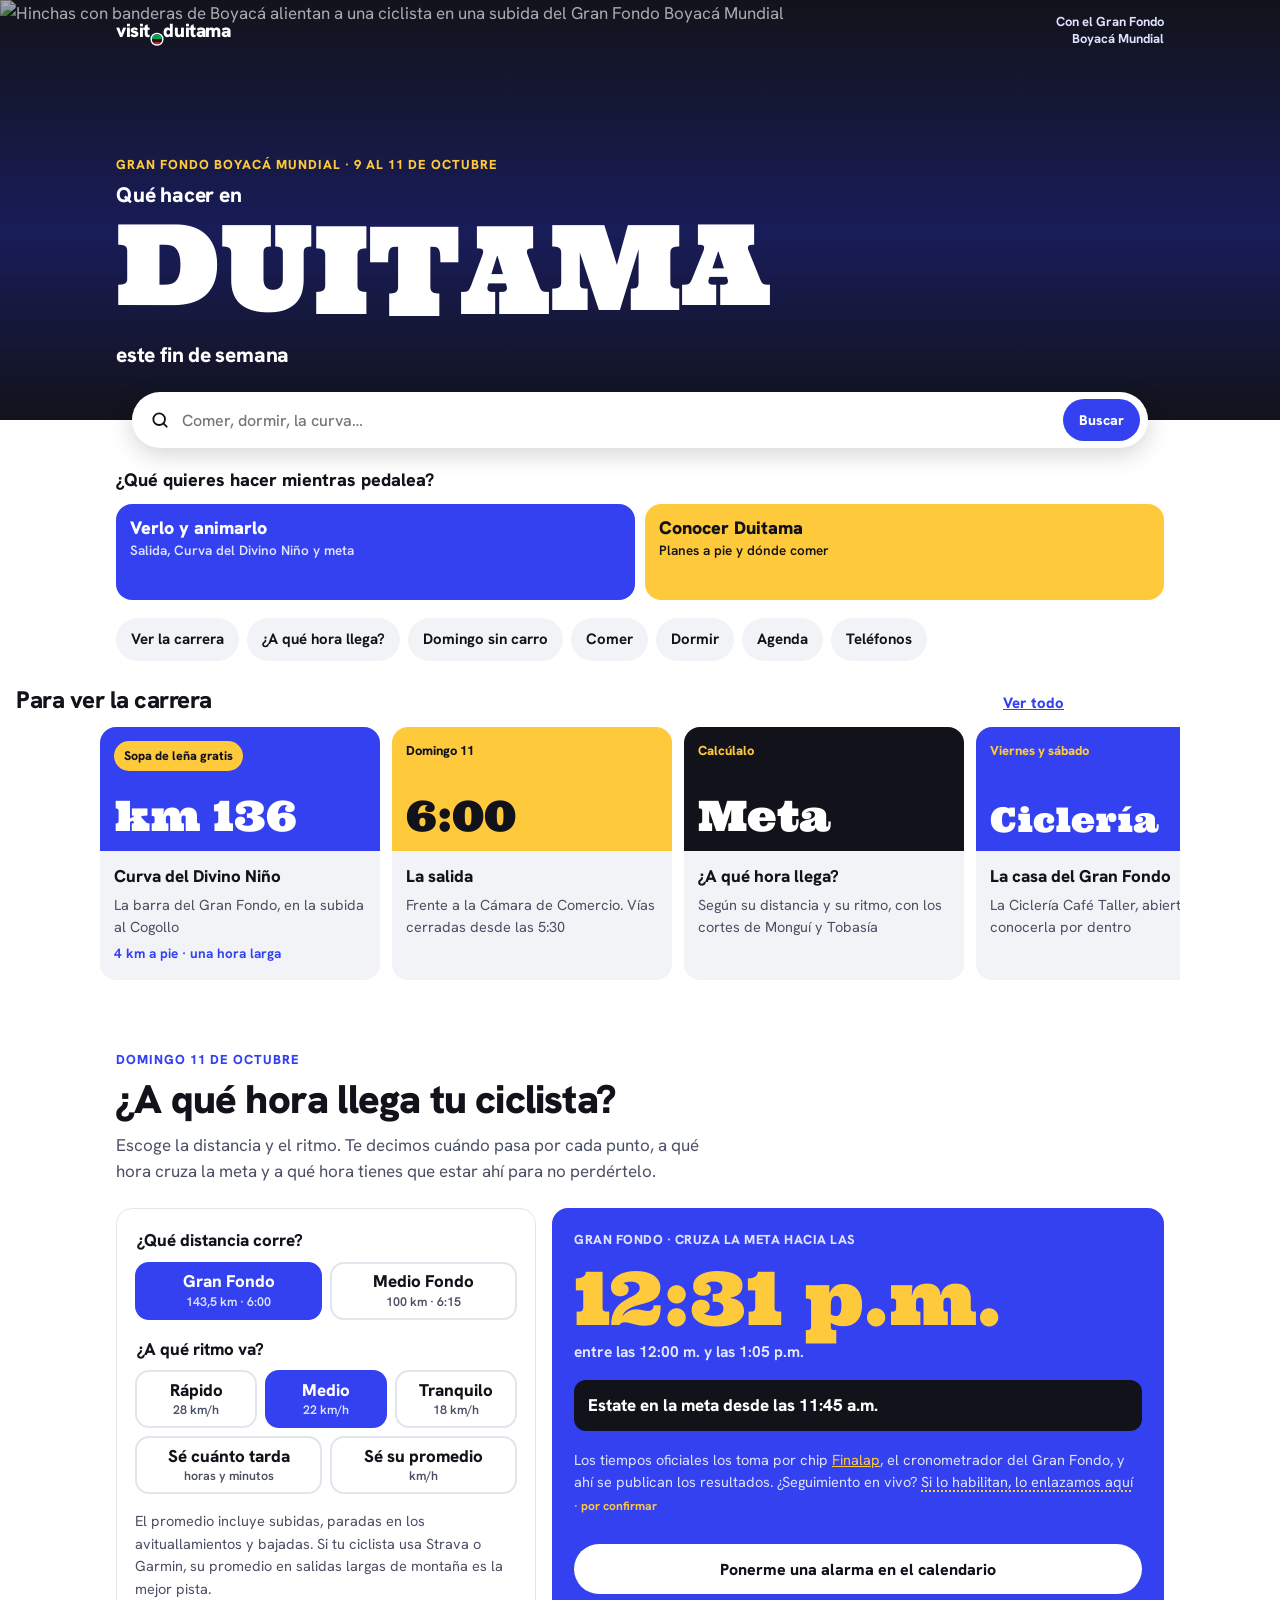
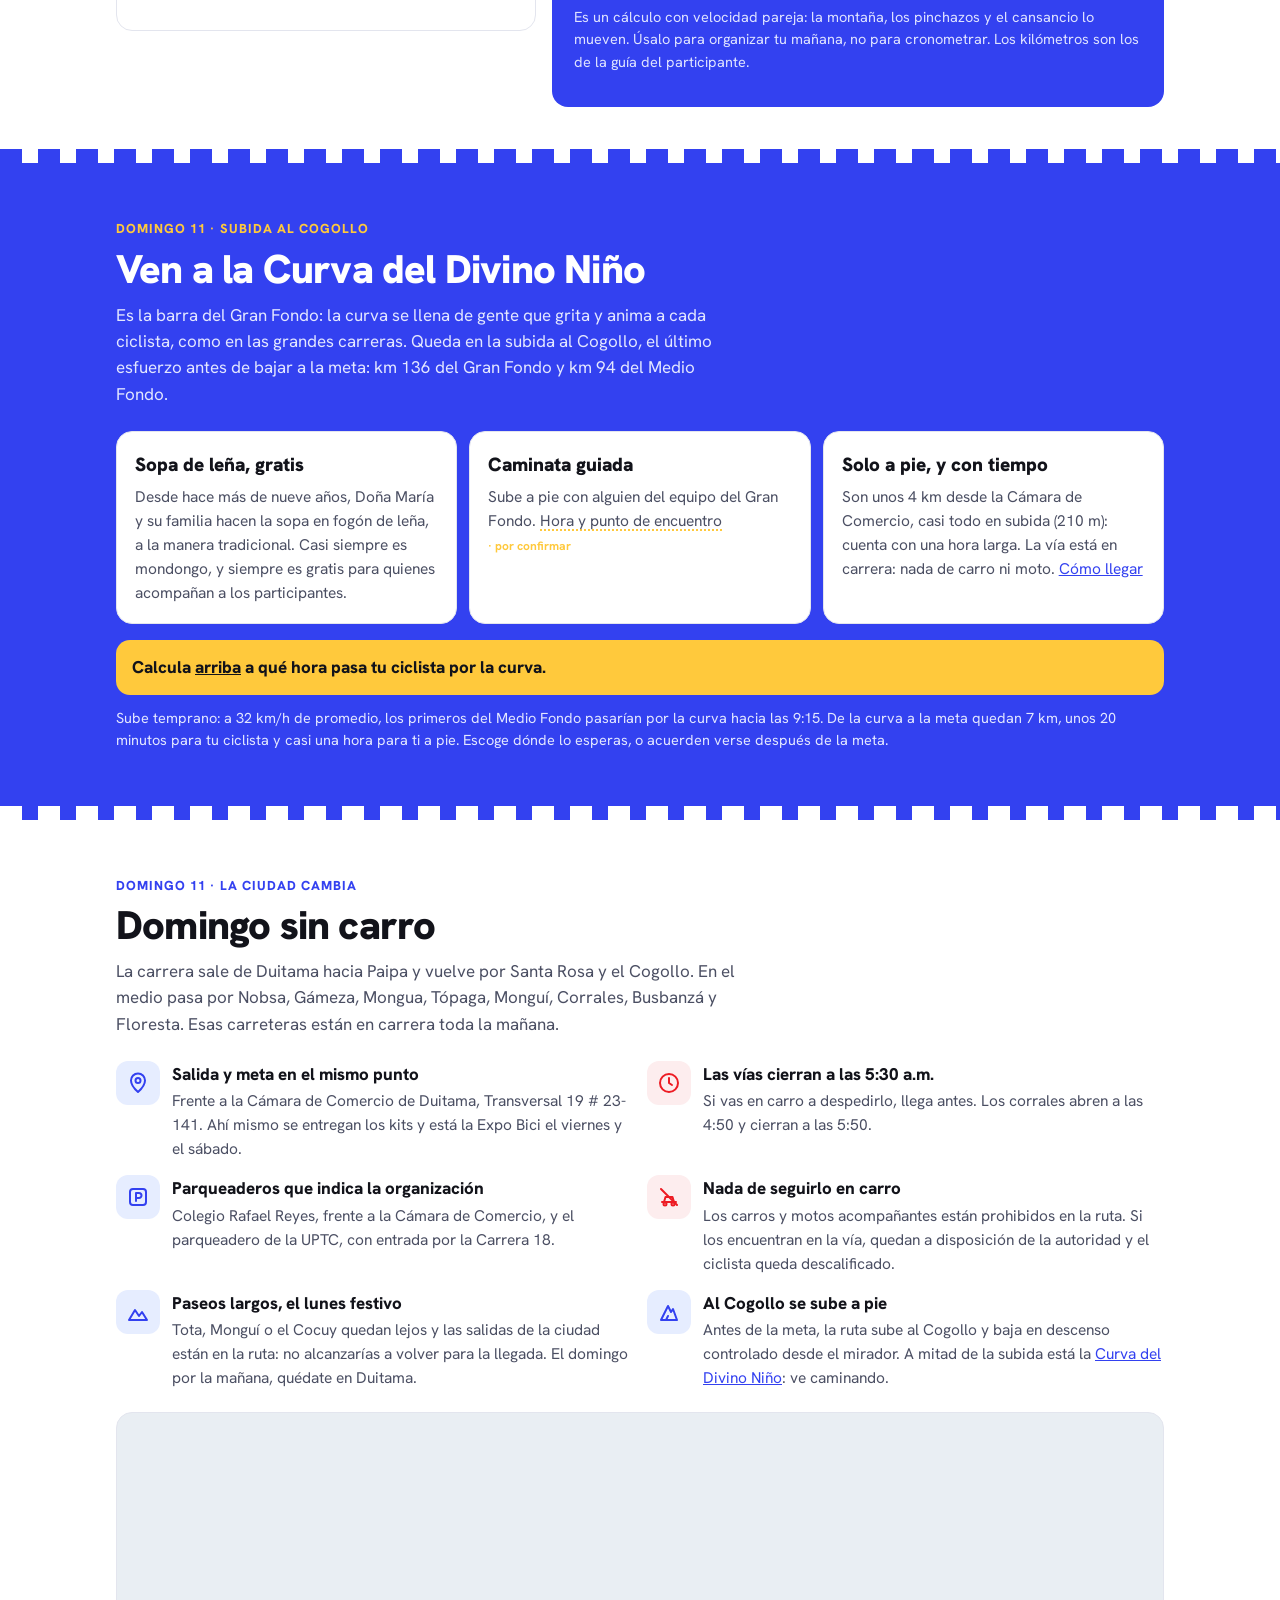
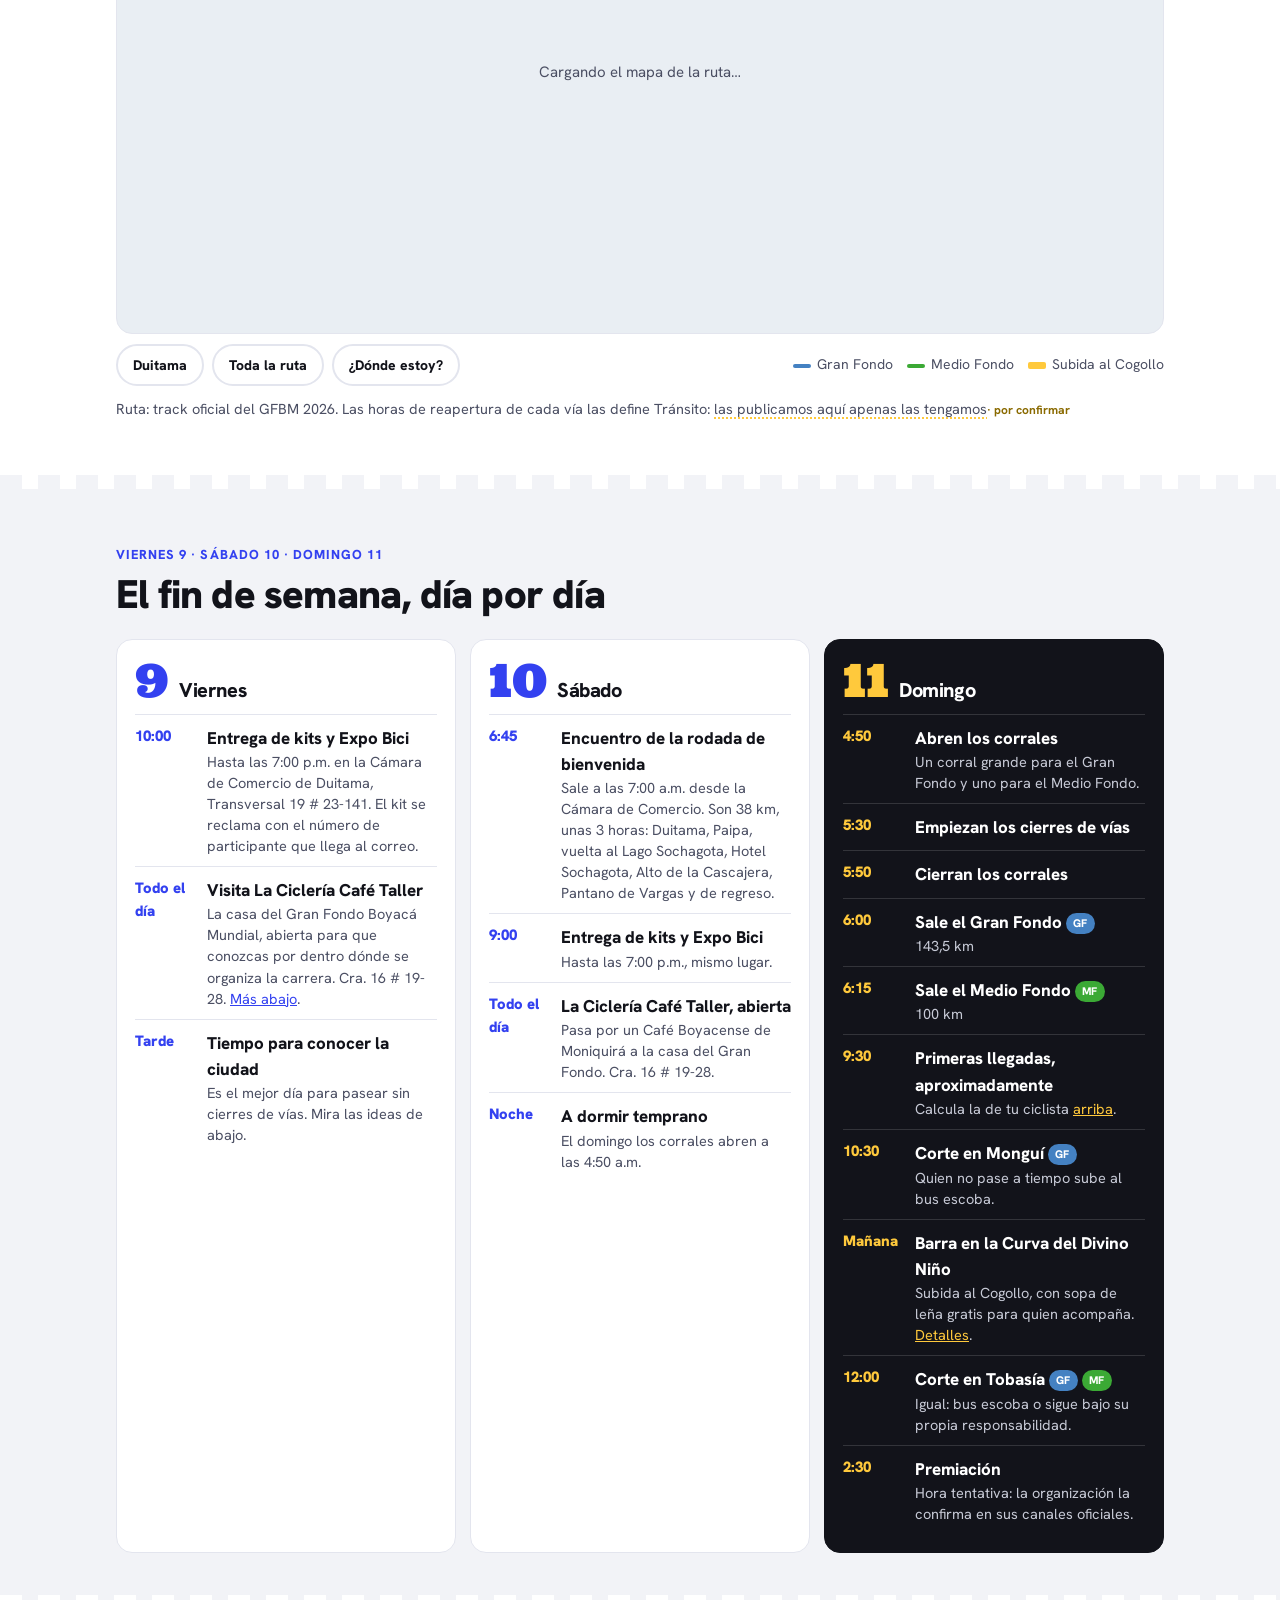
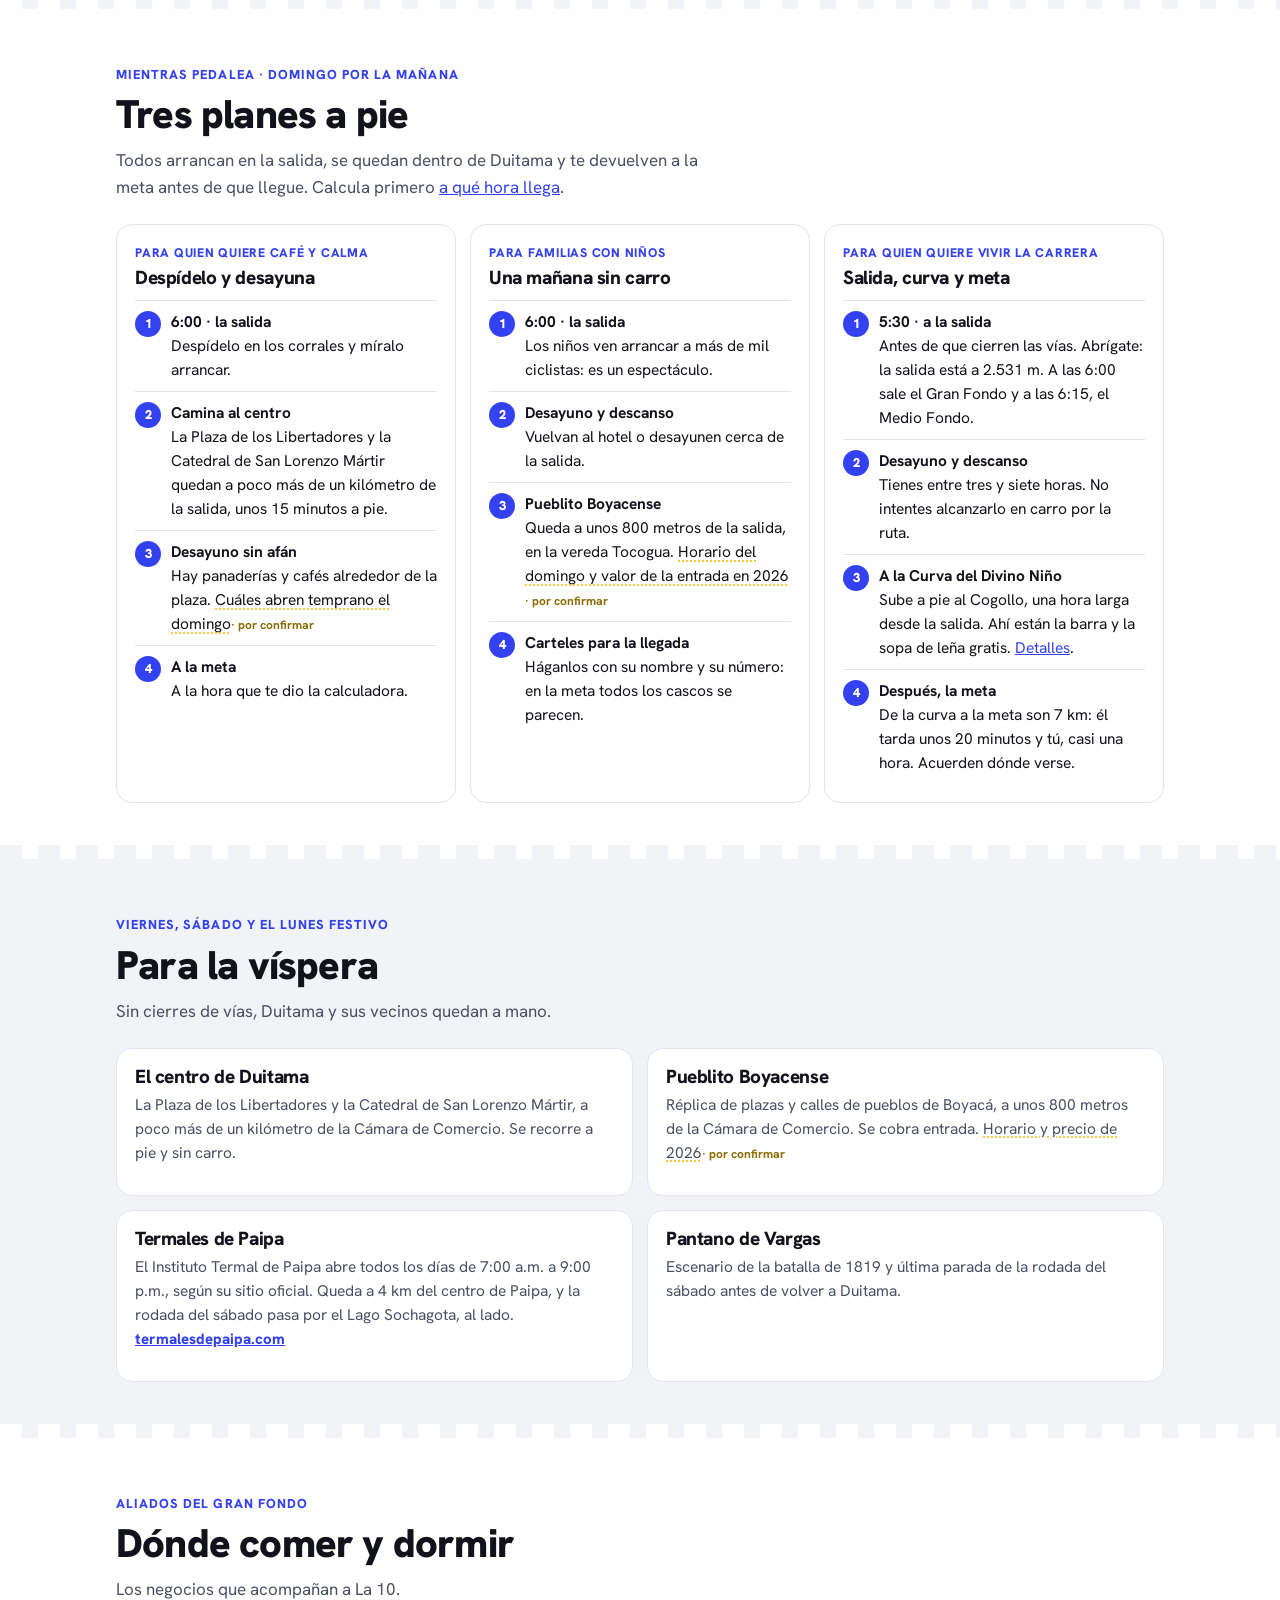
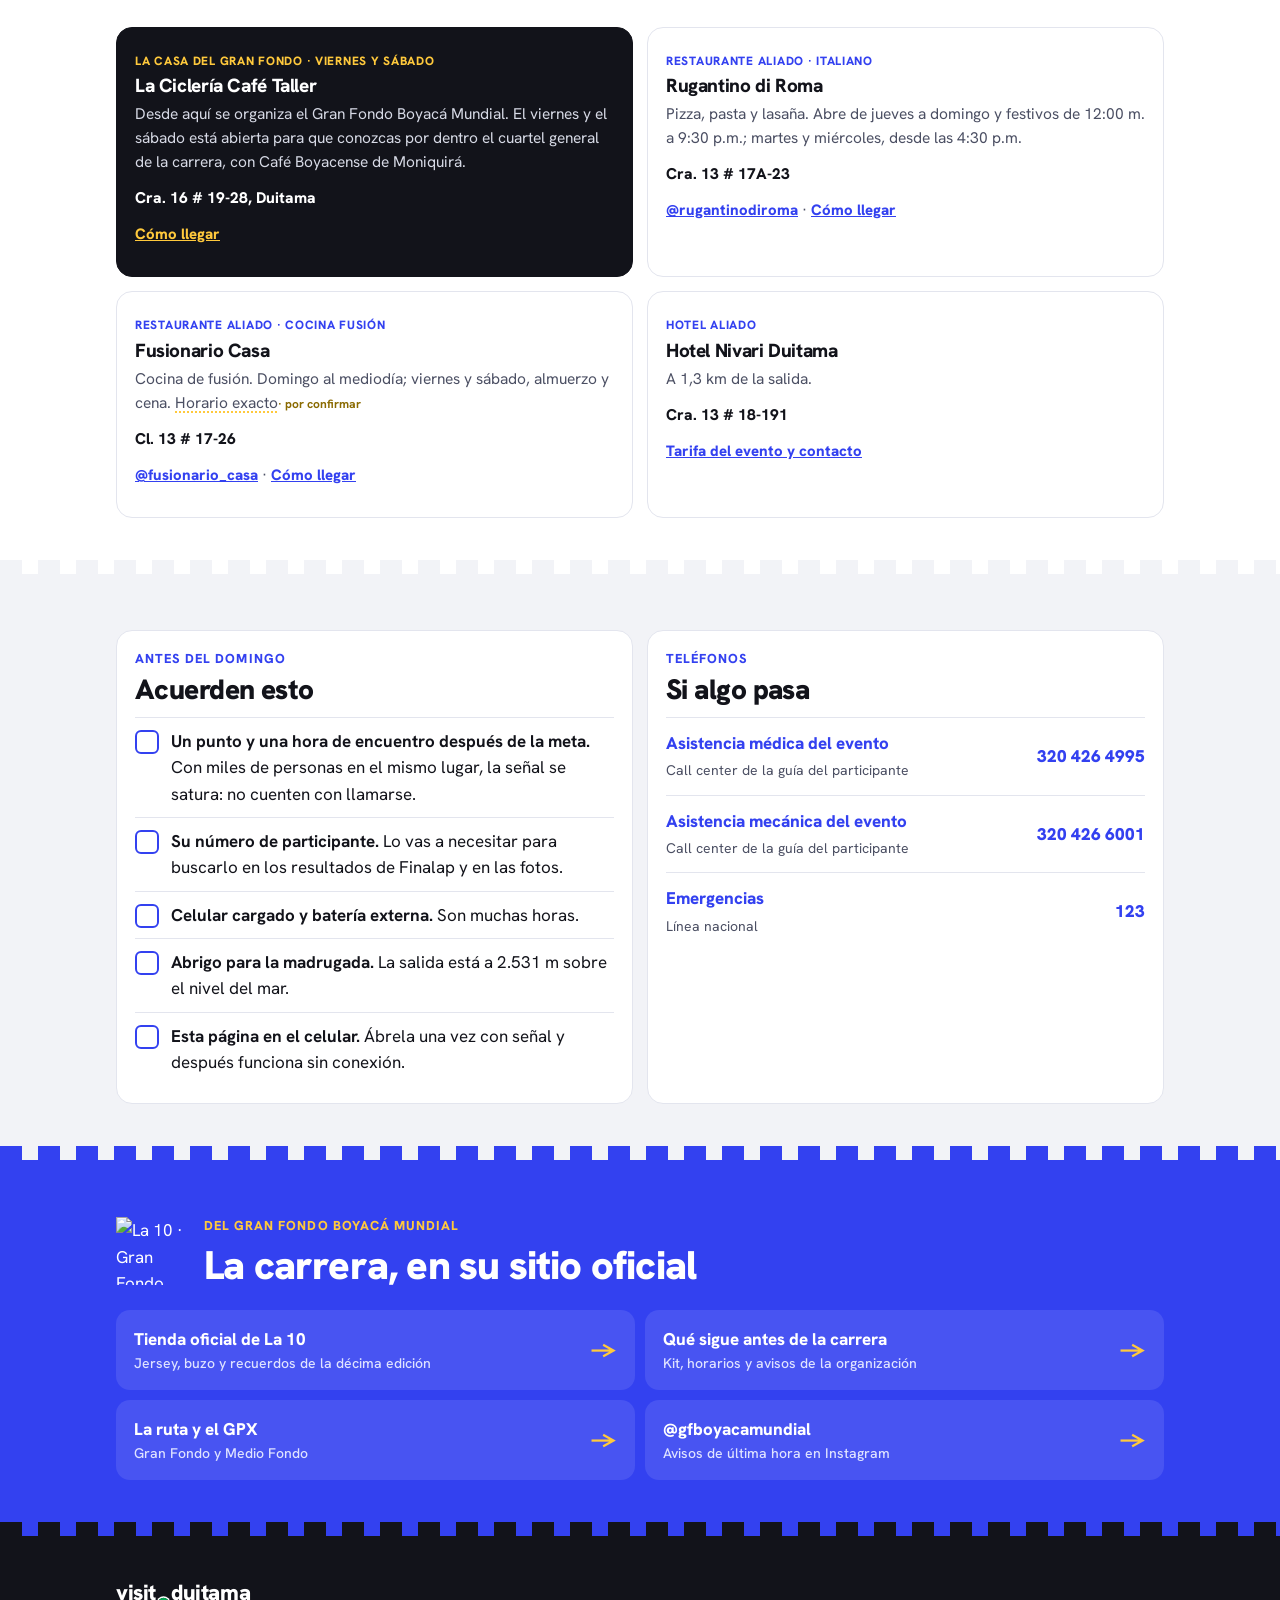
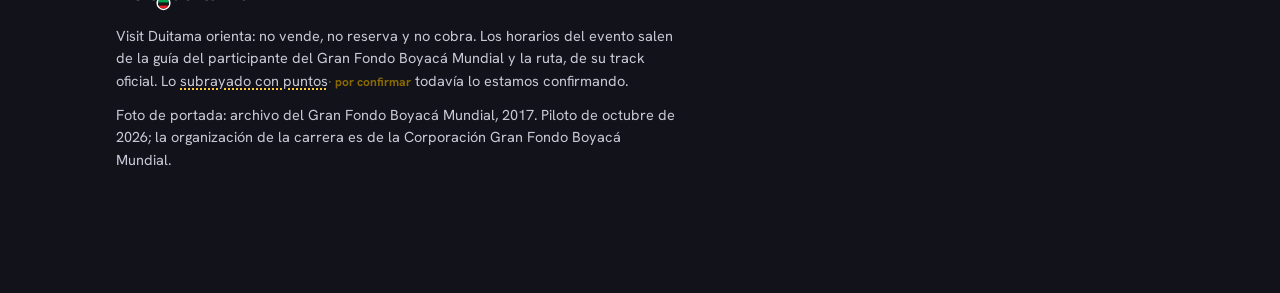
==== commit 9b2262b9: "Guía: dos caminos (animar o conocer) y hora de salir hacia la curva De la investigación de ChatGPT: " ====
--- a/sitio/gfbm/index.html
+++ b/sitio/gfbm/index.html
@@ -12,7 +12,7 @@
 <meta property="og:title" content="Qué hacer en Duitama este fin de semana del Gran Fondo">
 <meta property="og:description" content="A qué hora llega tu ciclista, vías cerradas el domingo, la Curva del Divino Niño con sopa de leña gratis y dónde comer. 9 al 11 de octubre de 2026.">
 <meta property="og:url" content="https://visitduitama.com/gfbm/">
-<meta property="og:image" content="https://visitduitama.com/gfbm/compartir.png">
+<meta property="og:image" content="https://visitduitama.com/gfbm/compartir.jpg">
 <meta property="og:image:width" content="1200">
 <meta property="og:image:height" content="630">
 <meta property="og:locale" content="es_CO">
@@ -155,6 +155,17 @@
 .resultados small{color:var(--apagado);font-weight:500}
 .sr{position:absolute;width:1px;height:1px;overflow:hidden;clip:rect(0 0 0 0);white-space:nowrap}
 
+/* Dos caminos: animar o conocer */
+.caminos{margin-bottom:16px}
+.caminos__pregunta{font-weight:800;font-size:18px;margin:0 0 10px}
+.caminos__opciones{display:grid;grid-template-columns:repeat(2,minmax(0,1fr));gap:10px}
+.camino{display:flex;flex-direction:column;gap:4px;min-height:96px;padding:14px;border-radius:var(--radio);text-decoration:none}
+.camino b{font-weight:900;font-size:18px;line-height:1.1}
+.camino span{font-weight:600;font-size:13.5px;line-height:1.3}
+.camino--animar{background:var(--ultramar);color:#fff}
+.camino--animar span{color:#dfe3ff}
+.camino--conocer{background:var(--maiz);color:var(--tinta)}
+
 /* Categorías y tarjetas del inicio */
 .inicio{padding:18px 0 8px}
 .chips{display:flex;gap:8px;overflow-x:auto;scrollbar-width:none;padding:2px 16px 4px;margin:0 auto;max-width:var(--ancho)}
@@ -357,8 +368,15 @@
   </div>
 
   <section class="inicio" aria-label="Lo principal">
+    <div class="envoltura caminos">
+      <p class="caminos__pregunta">¿Qué quieres hacer mientras pedalea?</p>
+      <div class="caminos__opciones">
+        <a class="camino camino--animar" href="#divino-nino" data-evento="camino-animar"><b>Verlo y animarlo</b><span>Salida, Curva del Divino Niño y meta</span></a>
+        <a class="camino camino--conocer" href="#planes" data-evento="camino-conocer"><b>Conocer Duitama</b><span>Planes a pie y dónde comer</span></a>
+      </div>
+    </div>
     <nav class="chips" aria-label="Categorías">
-      <a class="activo" href="#divino-nino">Ver la carrera</a>
+      <a href="#divino-nino">Ver la carrera</a>
       <a href="#llegada">¿A qué hora llega?</a>
       <a href="#domingo">Domingo sin carro</a>
       <a href="#aliados">Comer</a>
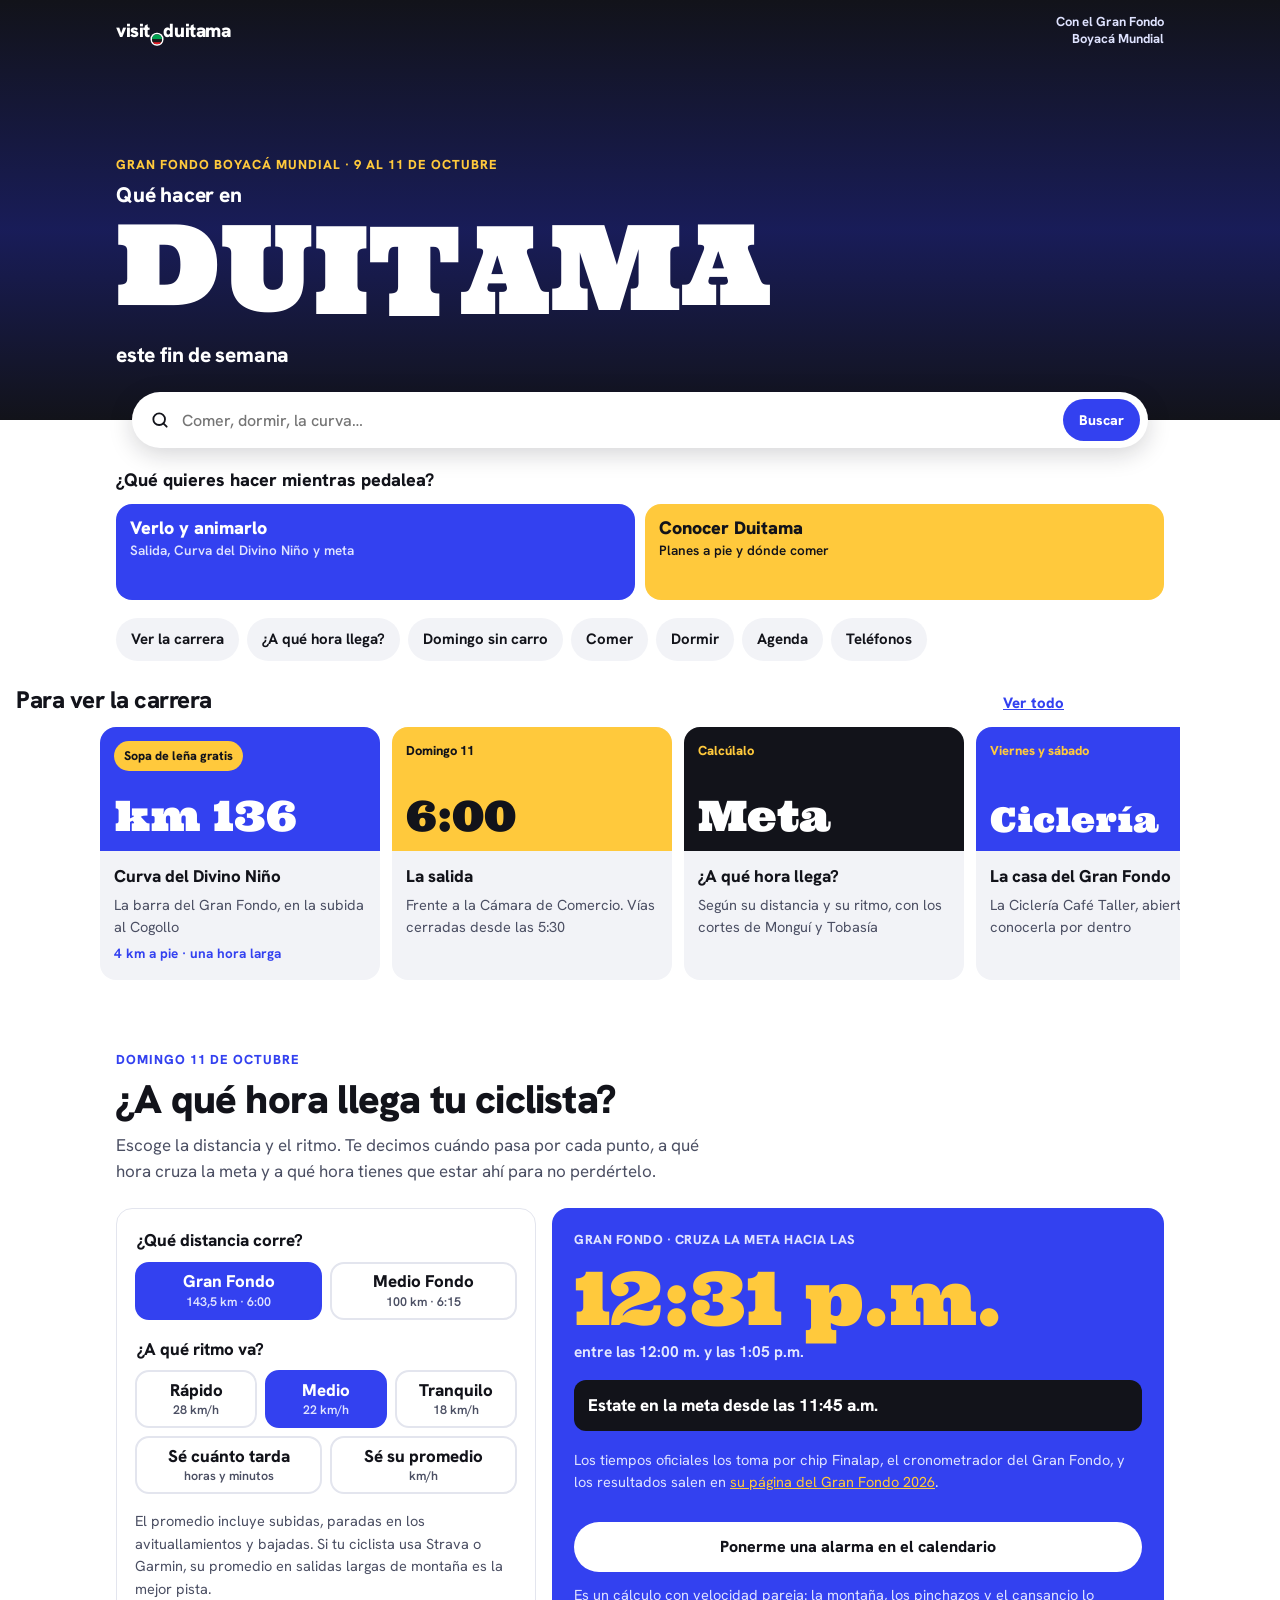
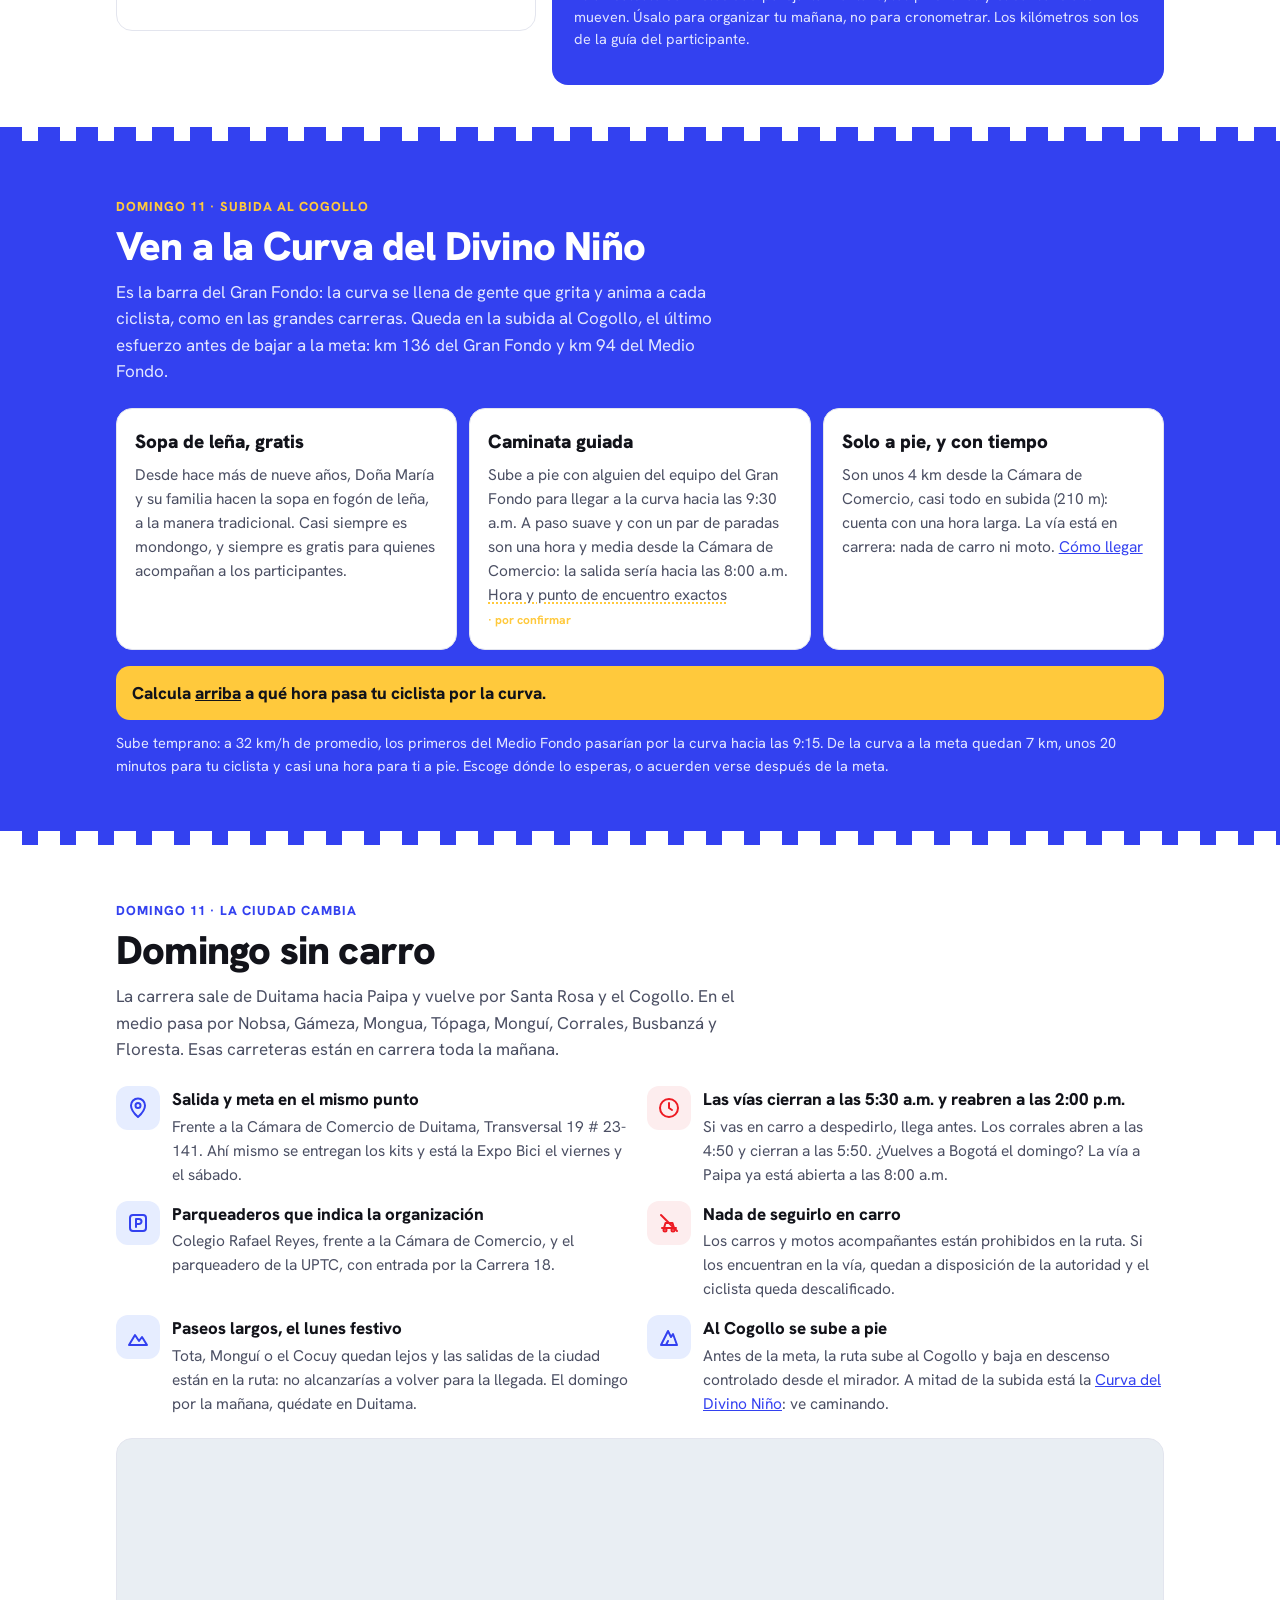
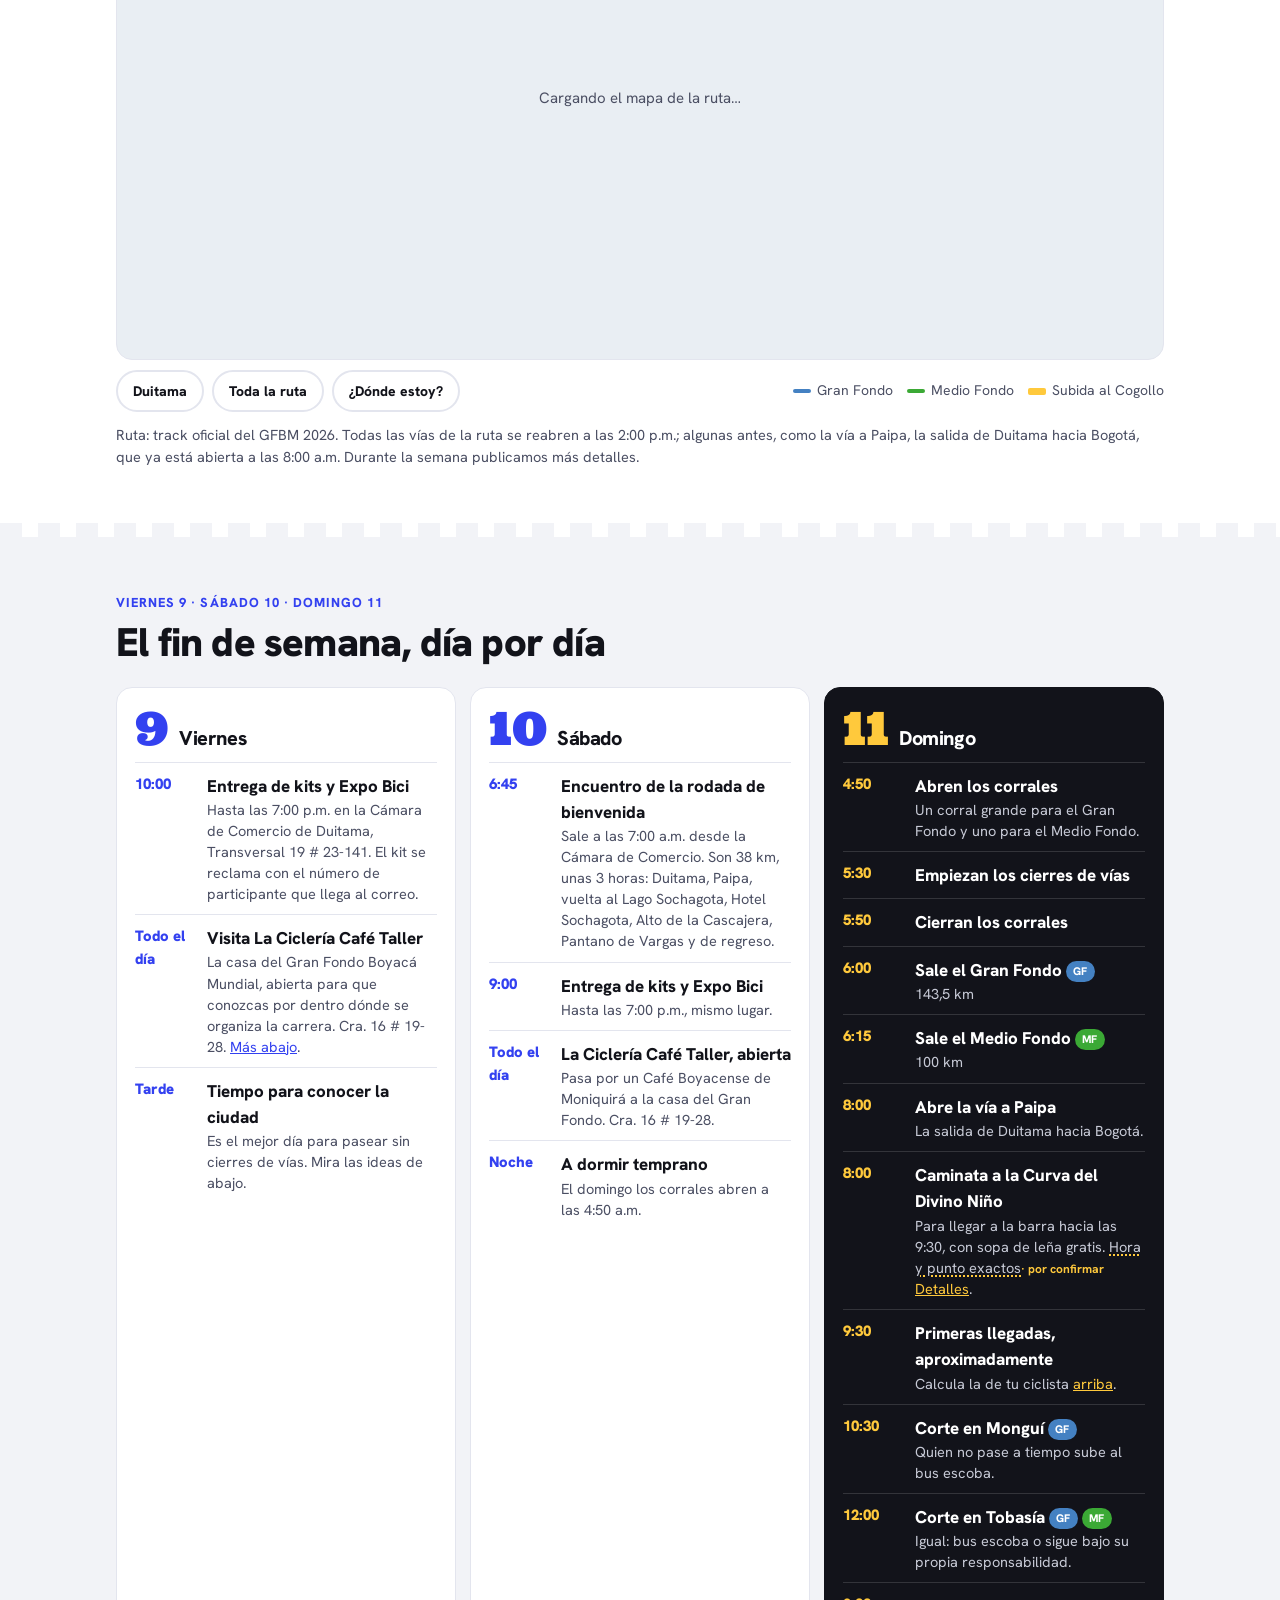
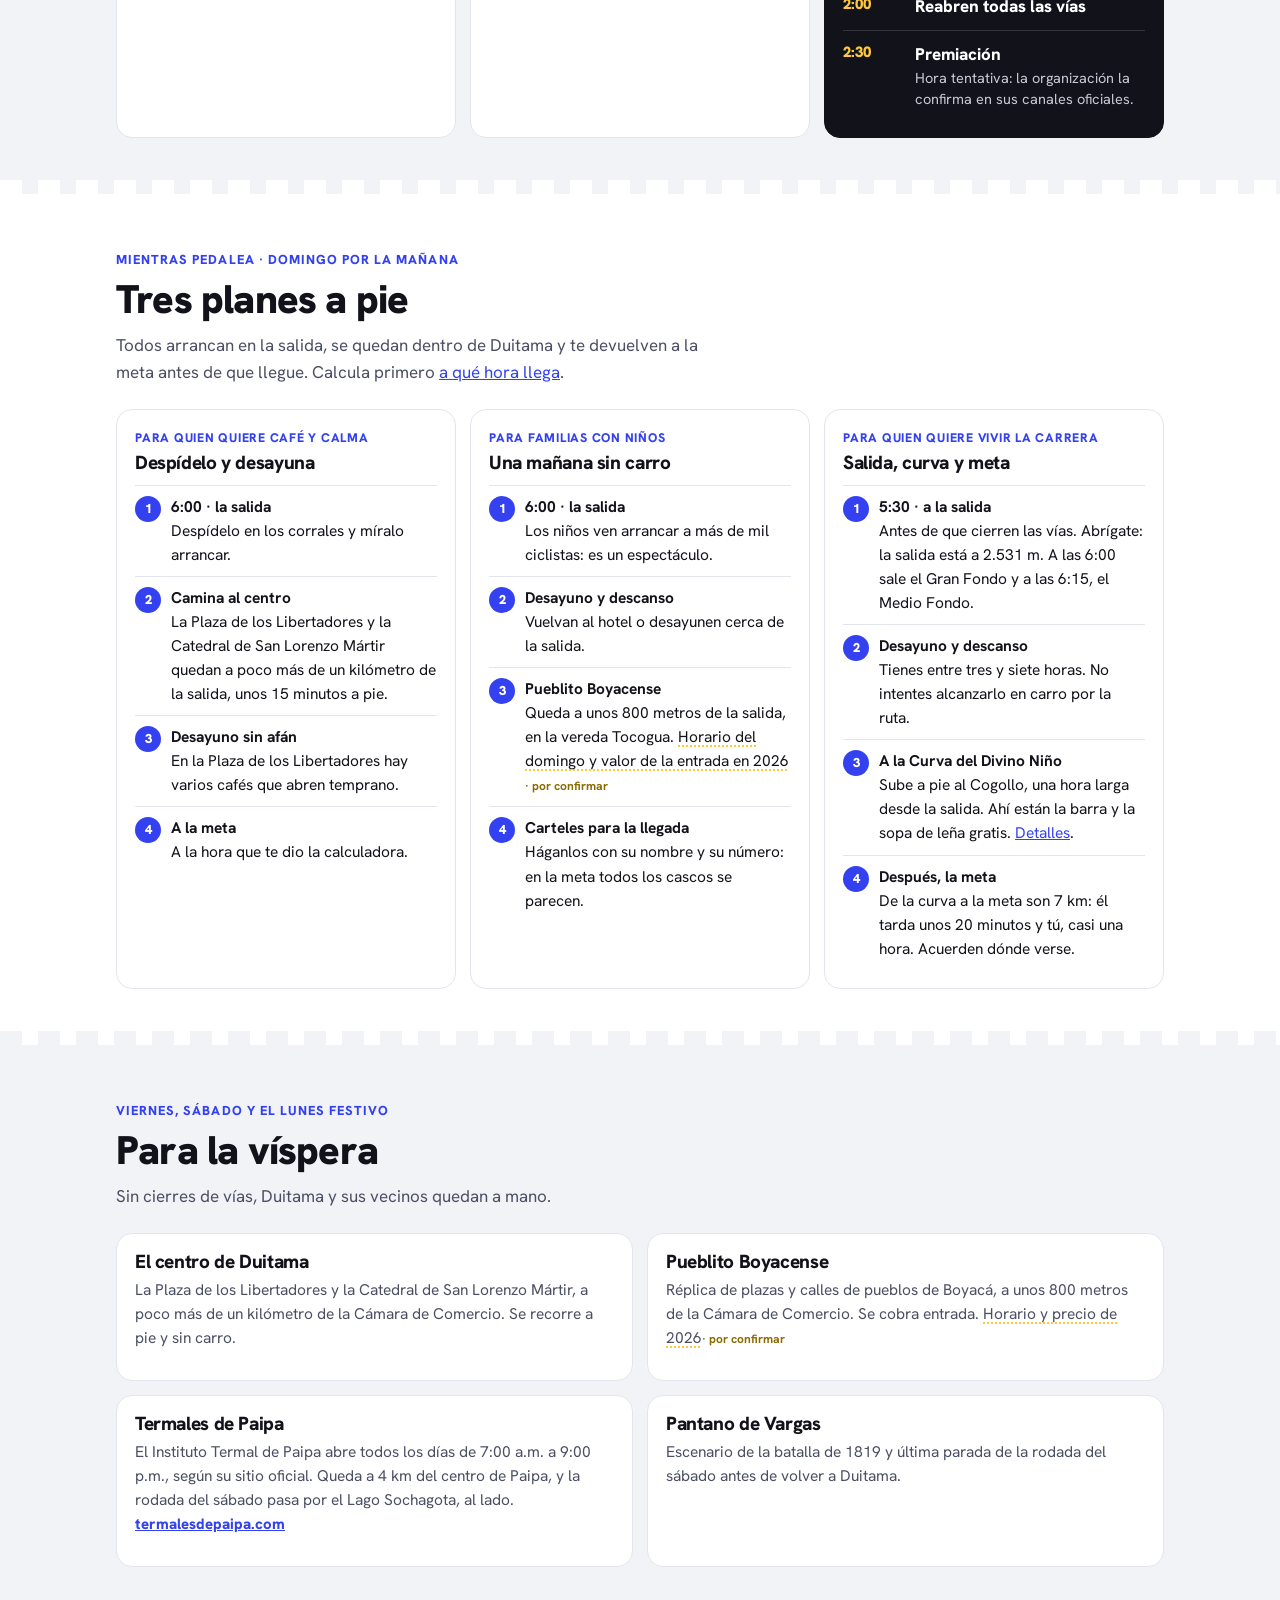
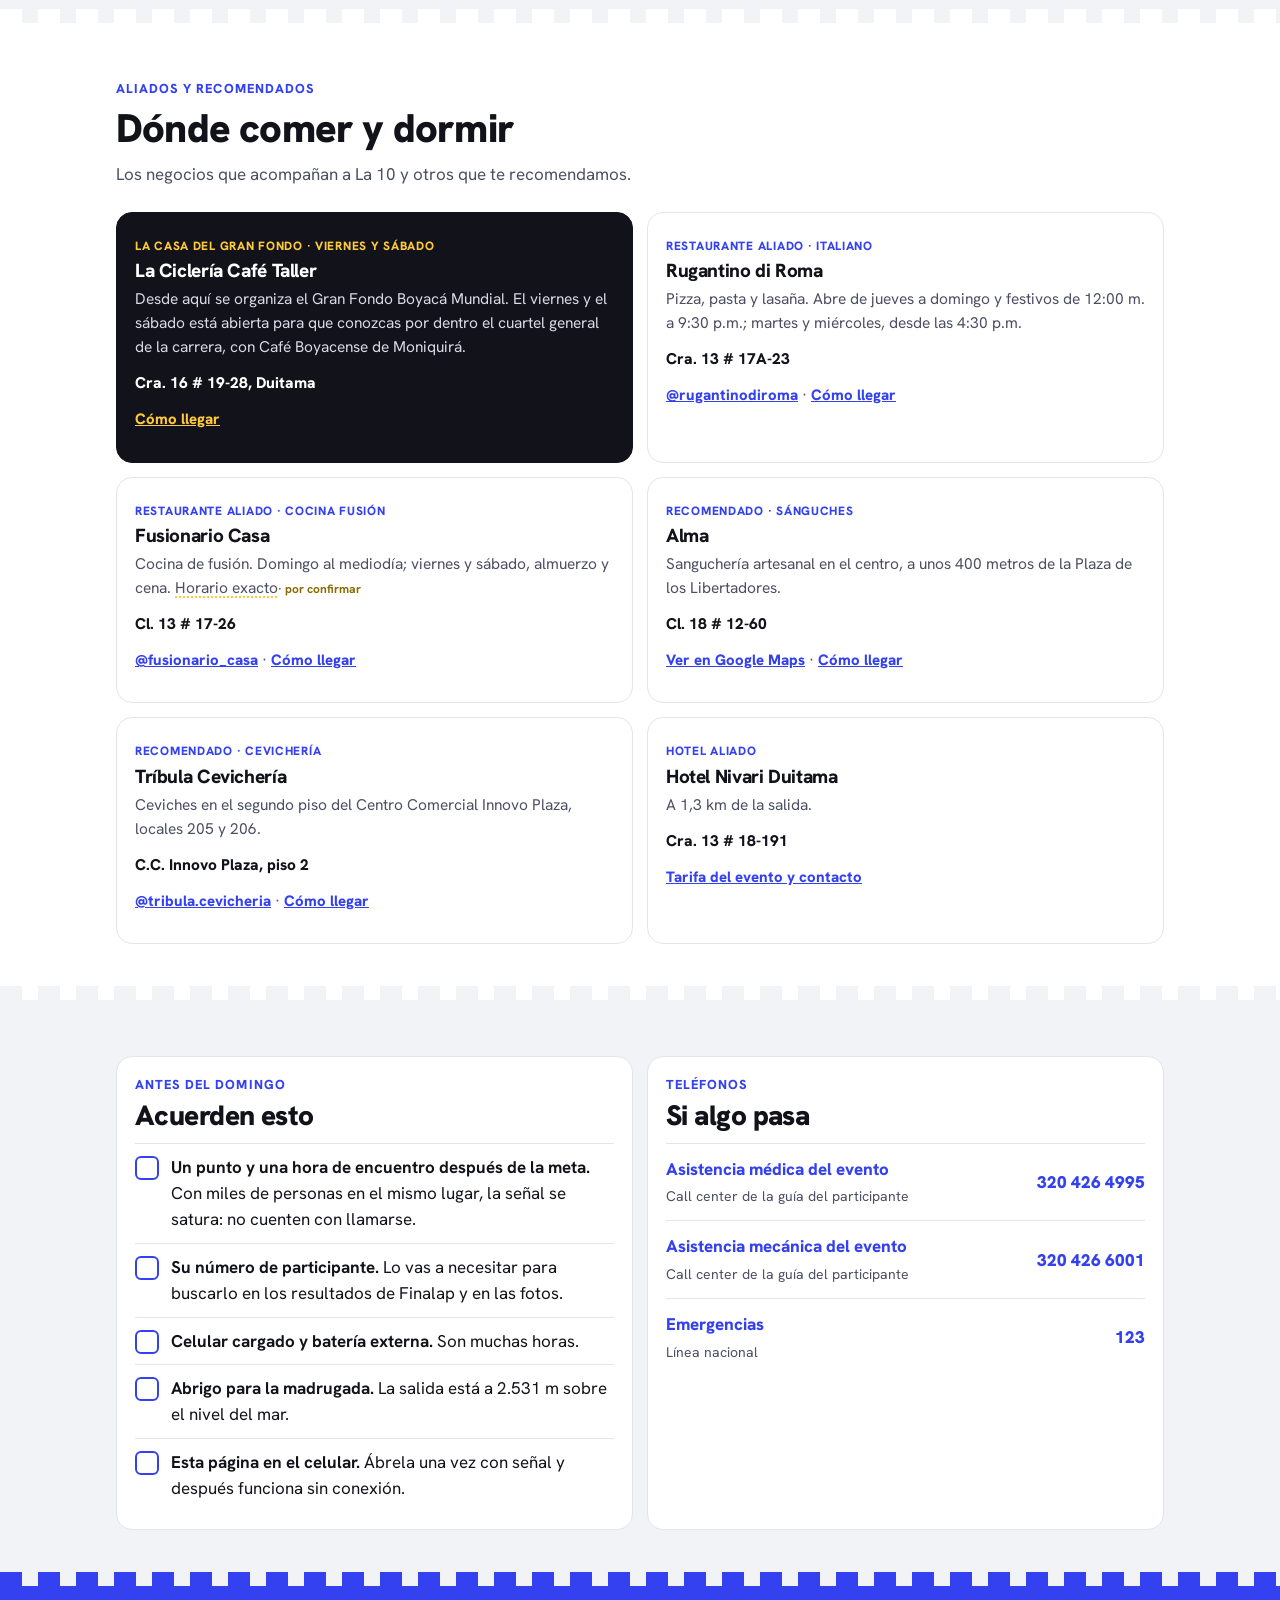
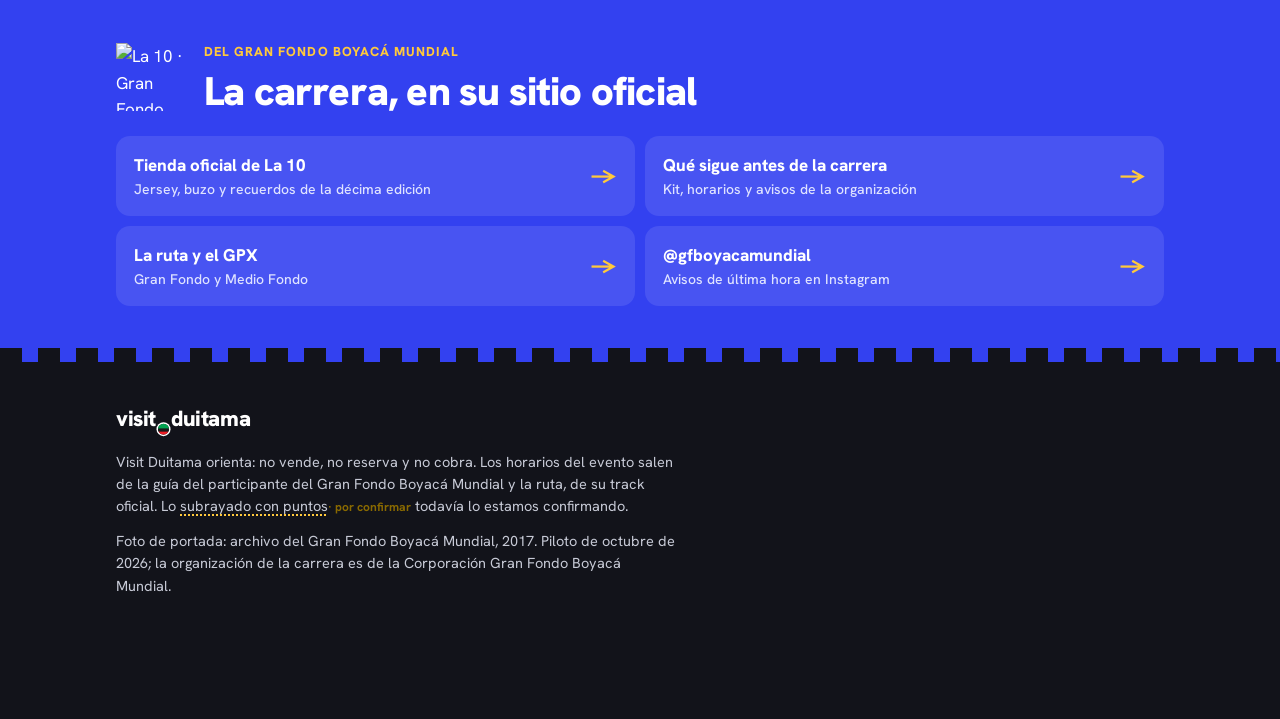
==== commit 89d7f0dd: "Guía: Alma y Tríbula, caminata a las 8:00, vías y mapa sin llave - Recomendados: Alma – Sanguchería " ====
--- a/sitio/gfbm/index.html
+++ b/sitio/gfbm/index.html
@@ -70,12 +70,14 @@
     },
     {
       "@type": "ItemList",
-      "name": "Aliados del Gran Fondo en Duitama",
+      "name": "Dónde comer y dormir en Duitama durante el Gran Fondo",
       "itemListElement": [
         { "@type": "ListItem", "position": 1, "item": { "@type": "CafeOrCoffeeShop", "name": "La Ciclería Café Taller", "address": { "@type": "PostalAddress", "streetAddress": "Cra. 16 # 19-28", "addressLocality": "Duitama", "addressCountry": "CO" } } },
         { "@type": "ListItem", "position": 2, "item": { "@type": "Restaurant", "name": "Rugantino di Roma", "servesCuisine": "Italiana", "address": { "@type": "PostalAddress", "streetAddress": "Cra. 13 # 17A-23", "addressLocality": "Duitama", "addressCountry": "CO" }, "sameAs": "https://www.instagram.com/rugantinodiroma/" } },
         { "@type": "ListItem", "position": 3, "item": { "@type": "Restaurant", "name": "Fusionario Casa", "servesCuisine": "Fusión", "address": { "@type": "PostalAddress", "streetAddress": "Cl. 13 # 17-26", "addressLocality": "Duitama", "addressCountry": "CO" }, "sameAs": "https://www.instagram.com/fusionario_casa/" } },
-        { "@type": "ListItem", "position": 4, "item": { "@type": "Hotel", "name": "Hotel Nivari Duitama", "address": { "@type": "PostalAddress", "streetAddress": "Cra. 13 # 18-191", "addressLocality": "Duitama", "addressCountry": "CO" } } }
+        { "@type": "ListItem", "position": 4, "item": { "@type": "Restaurant", "name": "Alma - Sanguchería Artesanal", "servesCuisine": "Sánguches", "address": { "@type": "PostalAddress", "streetAddress": "Cl. 18 # 12-60", "addressLocality": "Duitama", "addressCountry": "CO" } } },
+        { "@type": "ListItem", "position": 5, "item": { "@type": "Restaurant", "name": "Tríbula Cevichería", "servesCuisine": "Ceviches", "address": { "@type": "PostalAddress", "streetAddress": "Centro Comercial Innovo Plaza, piso 2, locales 205 y 206", "addressLocality": "Duitama", "addressCountry": "CO" }, "sameAs": "https://www.instagram.com/tribula.cevicheria/" } },
+        { "@type": "ListItem", "position": 6, "item": { "@type": "Hotel", "name": "Hotel Nivari Duitama", "address": { "@type": "PostalAddress", "streetAddress": "Cra. 13 # 18-191", "addressLocality": "Duitama", "addressCountry": "CO" } } }
       ]
     }
   ]
@@ -254,6 +256,7 @@
 .regla p{margin:0;color:var(--apagado);font-size:15.5px}
 .mapa-caja{border-radius:var(--radio);overflow:hidden;border:1px solid var(--borde);background:#e9eef3}
 #mapa{height:min(70vh,520px);min-height:340px}
+#mapa .leaflet-tile-pane{filter:saturate(.3) brightness(1.04)}
 .mapa-sin{display:flex;align-items:center;justify-content:center;height:100%;color:var(--apagado);font-size:15px;padding:20px;text-align:center}
 .mapa-barra{display:flex;flex-wrap:wrap;gap:8px;margin-top:10px;align-items:center}
 .mapa-barra button{min-height:42px;padding:8px 15px;border-radius:999px;border:2px solid var(--borde);background:#fff;font:800 14px var(--texto);cursor:pointer;color:var(--tinta)}
@@ -461,7 +464,7 @@
           <div class="resultado__estar" id="res-estar">Estate en la meta desde las 11:45 a.m.</div>
           <div id="res-alerta"></div>
           <ol class="paso-lista" id="res-pasos"></ol>
-          <p class="nota" style="margin-top:14px">Los tiempos oficiales los toma por chip <a href="https://www.finalap.com/" rel="noopener" data-evento="finalap">Finalap</a>, el cronometrador del Gran Fondo, y ahí se publican los resultados. ¿Seguimiento en vivo? <span class="pendiente">Si lo habilitan, lo enlazamos aquí</span></p>
+          <p class="nota" style="margin-top:14px">Los tiempos oficiales los toma por chip Finalap, el cronometrador del Gran Fondo, y los resultados salen en <a href="https://www.finalap.com/gran-fondo-boyaca-mundial-2026" rel="noopener" data-evento="finalap-2026">su página del Gran Fondo 2026</a>.</p>
           <button class="btn-cal" id="btn-cal" type="button" data-evento="calendario">Ponerme una alarma en el calendario</button>
           <p class="nota">Es un cálculo con velocidad pareja: la montaña, los pinchazos y el cansancio lo mueven. Úsalo para organizar tu mañana, no para cronometrar. Los kilómetros son los de la guía del participante.</p>
         </div>
@@ -479,7 +482,7 @@
       </div>
       <div class="curva-grid">
         <div class="tarjeta"><b>Sopa de leña, gratis</b><p>Desde hace más de nueve años, Doña María y su familia hacen la sopa en fogón de leña, a la manera tradicional. Casi siempre es mondongo, y siempre es gratis para quienes acompañan a los participantes.</p></div>
-        <div class="tarjeta"><b>Caminata guiada</b><p>Sube a pie con alguien del equipo del Gran Fondo. <span class="pendiente">Hora y punto de encuentro</span></p></div>
+        <div class="tarjeta"><b>Caminata guiada</b><p>Sube a pie con alguien del equipo del Gran Fondo para llegar a la curva hacia las 9:30 a.m. A paso suave y con un par de paradas son una hora y media desde la Cámara de Comercio: la salida sería hacia las 8:00 a.m. <span class="pendiente">Hora y punto de encuentro exactos</span></p></div>
         <div class="tarjeta"><b>Solo a pie, y con tiempo</b><p>Son unos 4 km desde la Cámara de Comercio, casi todo en subida (210 m): cuenta con una hora larga. La vía está en carrera: nada de carro ni moto. <a href="https://www.google.com/maps/dir/?api=1&amp;destination=5.857265,-73.025647&amp;travelmode=walking" rel="noopener" data-evento="curva-como-llegar">Cómo llegar</a></p></div>
       </div>
       <p class="hora-curva" id="hora-curva">Calcula <a href="#llegada">arriba</a> a qué hora pasa tu ciclista por la curva.</p>
@@ -502,7 +505,7 @@
         </div>
         <div class="regla regla--alerta">
           <svg viewBox="0 0 24 24" fill="none" stroke="currentColor" stroke-width="2" stroke-linecap="round" stroke-linejoin="round" aria-hidden="true"><circle cx="12" cy="12" r="9"/><path d="M12 7v5l3 2"/></svg>
-          <div><b>Las vías cierran a las 5:30 a.m.</b><p>Si vas en carro a despedirlo, llega antes. Los corrales abren a las 4:50 y cierran a las 5:50.</p></div>
+          <div><b>Las vías cierran a las 5:30 a.m. y reabren a las 2:00 p.m.</b><p>Si vas en carro a despedirlo, llega antes. Los corrales abren a las 4:50 y cierran a las 5:50. ¿Vuelves a Bogotá el domingo? La vía a Paipa ya está abierta a las 8:00 a.m.</p></div>
         </div>
         <div class="regla">
           <svg viewBox="0 0 24 24" fill="none" stroke="currentColor" stroke-width="2" stroke-linecap="round" stroke-linejoin="round" aria-hidden="true"><rect x="4" y="4" width="16" height="16" rx="3"/><path d="M10 16V8h3a2.5 2.5 0 0 1 0 5h-3"/></svg>
@@ -529,7 +532,7 @@
         <button type="button" id="btn-yo" data-evento="ubicacion">¿Dónde estoy?</button>
         <span class="leyenda"><span><i style="background:var(--gf)"></i>Gran Fondo</span><span><i style="background:var(--mf)"></i>Medio Fondo</span><span><i style="background:var(--maiz);height:7px"></i>Subida al Cogollo</span></span>
       </div>
-      <p class="nota">Ruta: track oficial del GFBM 2026. Las horas de reapertura de cada vía las define Tránsito: <span class="pendiente">las publicamos aquí apenas las tengamos</span></p>
+      <p class="nota">Ruta: track oficial del GFBM 2026. Todas las vías de la ruta se reabren a las 2:00 p.m.; algunas antes, como la vía a Paipa, la salida de Duitama hacia Bogotá, que ya está abierta a las 8:00 a.m. Durante la semana publicamos más detalles.</p>
     </div>
   </section>
 
@@ -561,10 +564,12 @@
           <div class="hito"><time>5:50</time><div><b>Cierran los corrales</b></div></div>
           <div class="hito"><time>6:00</time><div><b>Sale el Gran Fondo <span class="chip chip--gf">GF</span></b><small>143,5 km</small></div></div>
           <div class="hito"><time>6:15</time><div><b>Sale el Medio Fondo <span class="chip chip--mf">MF</span></b><small>100 km</small></div></div>
+          <div class="hito"><time>8:00</time><div><b>Abre la vía a Paipa</b><small>La salida de Duitama hacia Bogotá.</small></div></div>
+          <div class="hito"><time>8:00</time><div><b>Caminata a la Curva del Divino Niño</b><small>Para llegar a la barra hacia las 9:30, con sopa de leña gratis. <span class="pendiente">Hora y punto exactos</span> <a href="#divino-nino">Detalles</a>.</small></div></div>
           <div class="hito"><time>9:30</time><div><b>Primeras llegadas, aproximadamente</b><small>Calcula la de tu ciclista <a href="#llegada">arriba</a>.</small></div></div>
           <div class="hito"><time>10:30</time><div><b>Corte en Monguí <span class="chip chip--gf">GF</span></b><small>Quien no pase a tiempo sube al bus escoba.</small></div></div>
-          <div class="hito"><time>Mañana</time><div><b>Barra en la Curva del Divino Niño</b><small>Subida al Cogollo, con sopa de leña gratis para quien acompaña. <a href="#divino-nino">Detalles</a>.</small></div></div>
           <div class="hito"><time>12:00</time><div><b>Corte en Tobasía <span class="chip chip--gf">GF</span> <span class="chip chip--mf">MF</span></b><small>Igual: bus escoba o sigue bajo su propia responsabilidad.</small></div></div>
+          <div class="hito"><time>2:00</time><div><b>Reabren todas las vías</b></div></div>
           <div class="hito"><time>2:30</time><div><b>Premiación</b><small>Hora tentativa: la organización la confirma en sus canales oficiales.</small></div></div>
         </article>
       </div>
@@ -586,7 +591,7 @@
           <ol>
             <li><b>6:00 · la salida</b>Despídelo en los corrales y míralo arrancar.</li>
             <li><b>Camina al centro</b>La Plaza de los Libertadores y la Catedral de San Lorenzo Mártir quedan a poco más de un kilómetro de la salida, unos 15 minutos a pie.</li>
-            <li><b>Desayuno sin afán</b>Hay panaderías y cafés alrededor de la plaza. <span class="pendiente">Cuáles abren temprano el domingo</span></li>
+            <li><b>Desayuno sin afán</b>En la Plaza de los Libertadores hay varios cafés que abren temprano.</li>
             <li><b>A la meta</b>A la hora que te dio la calculadora.</li>
           </ol>
         </article>
@@ -635,9 +640,9 @@
   <section class="seccion seccion--blanca almenas" id="aliados">
     <div class="envoltura">
       <div class="seccion__cabeza">
-        <span class="ceja">Aliados del Gran Fondo</span>
+        <span class="ceja">Aliados y recomendados</span>
         <h2>Dónde comer y dormir</h2>
-        <p>Los negocios que acompañan a La 10.</p>
+        <p>Los negocios que acompañan a La 10 y otros que te recomendamos.</p>
       </div>
       <div class="lugares" id="lista-aliados">
         <article class="tarjeta lugar lugar--casa oscuro">
@@ -660,6 +665,20 @@
           <p>Cocina de fusión. Domingo al mediodía; viernes y sábado, almuerzo y cena. <span class="pendiente">Horario exacto</span></p>
           <p class="dir">Cl. 13 # 17-26</p>
           <p><a class="ir" href="https://www.instagram.com/fusionario_casa/" rel="noopener" data-evento="aliado-fusionario">@fusionario_casa</a> · <a class="ir" href="https://www.google.com/maps/dir/?api=1&amp;destination=5.82528,-73.03498" rel="noopener">Cómo llegar</a></p>
+        </article>
+        <article class="tarjeta lugar">
+          <span class="etiqueta">Recomendado · sánguches</span>
+          <h3>Alma</h3>
+          <p>Sanguchería artesanal en el centro, a unos 400 metros de la Plaza de los Libertadores.</p>
+          <p class="dir">Cl. 18 # 12-60</p>
+          <p><a class="ir" href="https://maps.app.goo.gl/vbrc1ti7YNM4MZdq7" rel="noopener" data-evento="recomendado-alma">Ver en Google Maps</a> · <a class="ir" href="https://www.google.com/maps/dir/?api=1&amp;destination=5.83095,-73.03340" rel="noopener">Cómo llegar</a></p>
+        </article>
+        <article class="tarjeta lugar">
+          <span class="etiqueta">Recomendado · cevichería</span>
+          <h3>Tríbula Cevichería</h3>
+          <p>Ceviches en el segundo piso del Centro Comercial Innovo Plaza, locales 205 y 206.</p>
+          <p class="dir">C.C. Innovo Plaza, piso 2</p>
+          <p><a class="ir" href="https://www.instagram.com/tribula.cevicheria/" rel="noopener" data-evento="recomendado-tribula">@tribula.cevicheria</a> · <a class="ir" href="https://www.google.com/maps/dir/?api=1&amp;destination=5.83236,-73.03216" rel="noopener">Cómo llegar</a></p>
         </article>
         <article class="tarjeta lugar" id="dormir">
           <span class="etiqueta">Hotel aliado</span>
